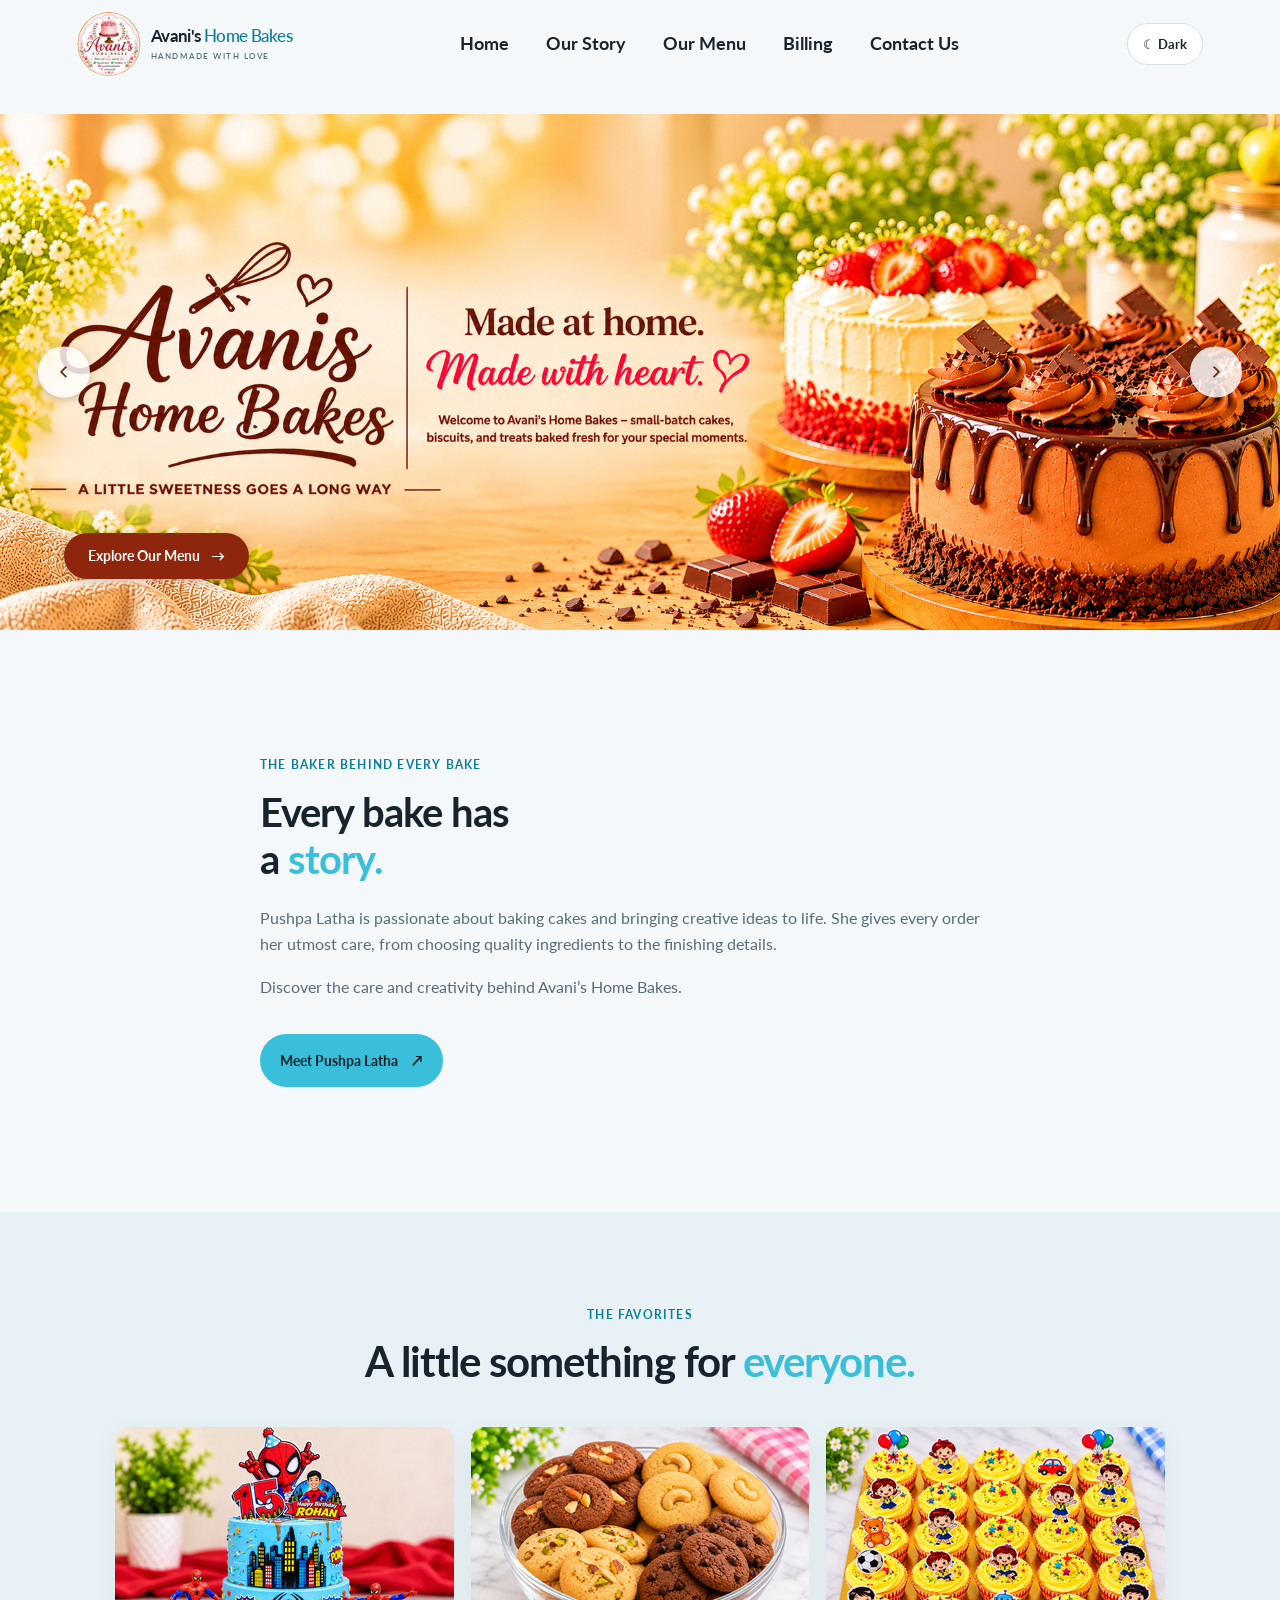
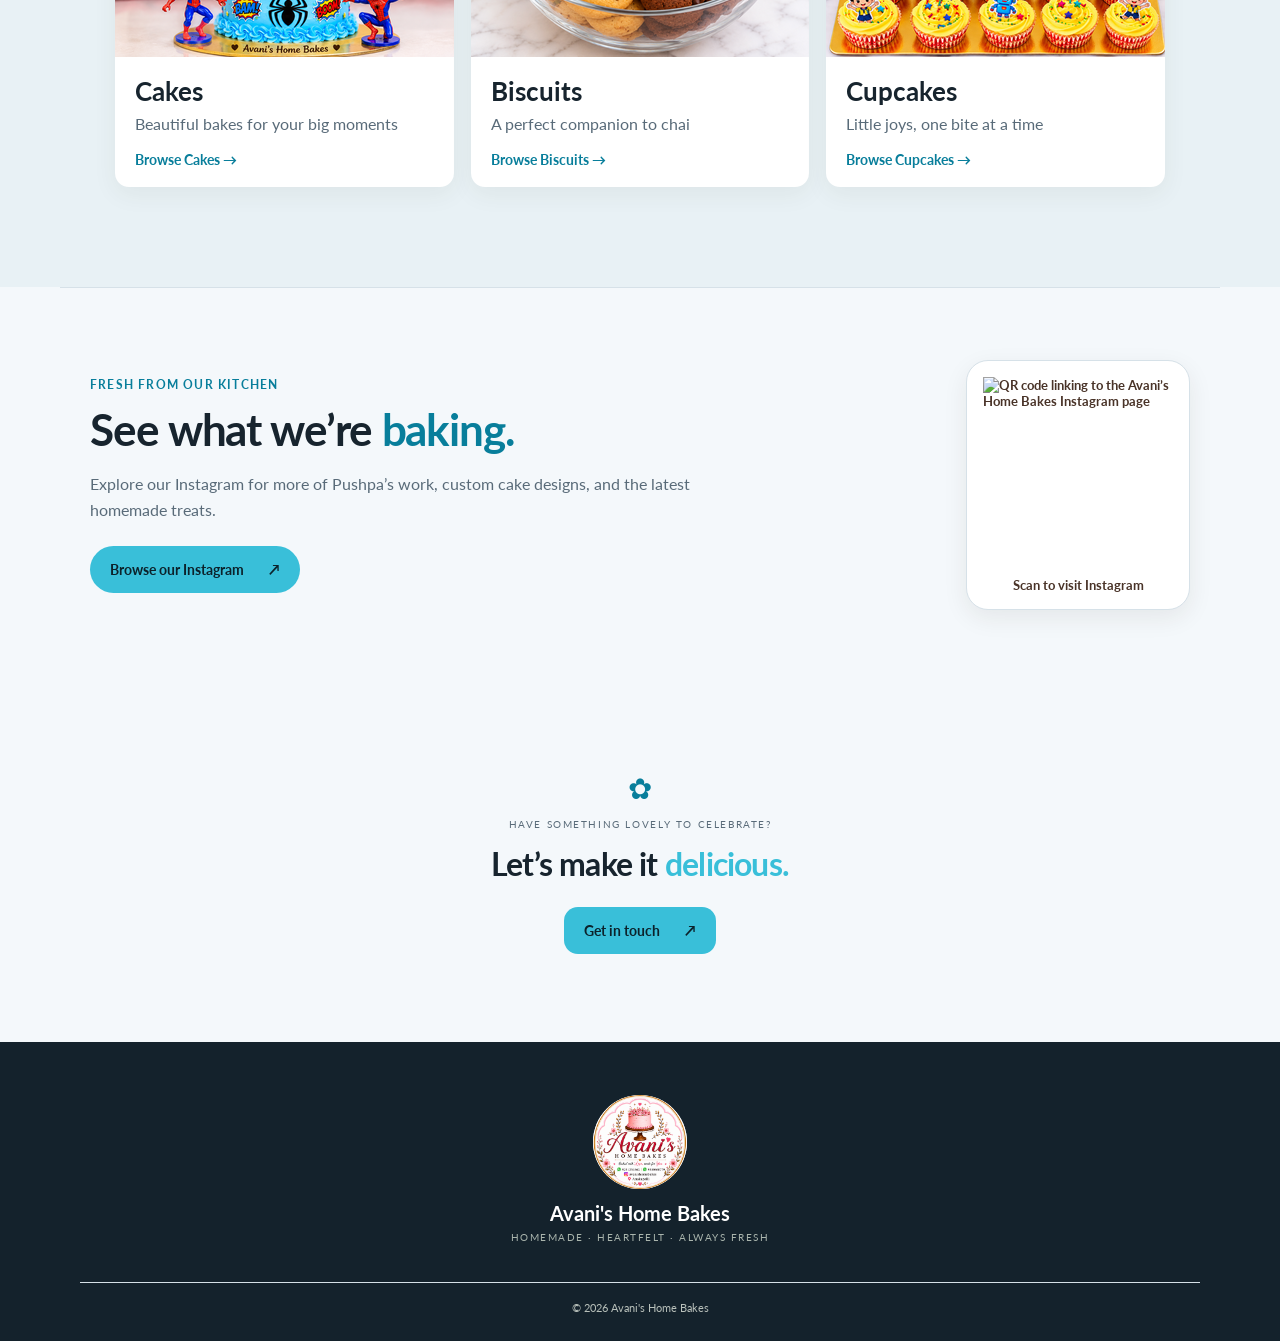
==== index.html @ 959a79b8 "PUSH" ====
<!doctype html>
<html lang="en">
  <head>
    <meta charset="UTF-8" />
    <meta name="viewport" content="width=device-width, initial-scale=1.0" />
    <meta name="theme-color" content="#f8f6f0" />
    <meta name="description" content="Avani's Home Bakes — homemade cakes, biscuits, cupcakes and treats, baked fresh with love." />
    <link rel="icon" type="image/png" href="/favicon.png" />
    <link rel="preconnect" href="https://fonts.googleapis.com" />
    <link rel="preconnect" href="https://fonts.gstatic.com" crossorigin />
    <link href="https://fonts.googleapis.com/css2?family=Lato:wght@400;500;600;700;800&display=swap" rel="stylesheet" />
    <title>Avani’s Home Bakes</title>
    <script type="module" crossorigin src="/assets/index-mj8fMt7d.js"></script>
    <link rel="stylesheet" crossorigin href="/assets/index-Bmr2eR4f.css">
  </head>
  <body>
    <div id="root"></div>
  </body>
</html>
---- assets/index-Bmr2eR4f.css ----
:root{color:#34433c;font-synthesis:none;text-rendering:optimizelegibility;--paper:#faf8f2;--ink:#34433c;--muted:#7c837b;--mint:#60c9be;--mint-dark:#278f83;--rose:#da8f81;--line:#e5e1d7;--card:#fffdf8;--serif:"Lato",Georgia,serif;background:#faf8f2;font-family:Lato,sans-serif}:root[data-theme=dark]{--lightningcss-light: ;--lightningcss-dark:initial;color-scheme:dark;--paper:#202a25;--ink:#f1eee5;--muted:#b0b8ae;--mint:#55baae;--mint-dark:#83d5c9;--rose:#e6a799;--line:#46534b;--card:#29342e}*{box-sizing:border-box}html{scroll-behavior:smooth}body{background:var(--paper);color:var(--ink);margin:0}button,input,select{font:inherit;color:inherit}button{cursor:pointer}a{color:inherit;text-decoration:none}.app-shell{min-height:100vh}.site-header{border-bottom:1px solid var(--line);background:var(--paper);z-index:4;justify-content:space-between;align-items:center;height:88px;padding:0 max(50vw - 620px,6vw);display:flex;position:relative}.wordmark{text-align:left;font:500 19px var(--serif);letter-spacing:-.7px;background:0 0;border:0;padding:0 0 0 29px;line-height:1.1;position:relative}.wordmark b{color:var(--mint-dark);font-weight:500}.wordmark small{letter-spacing:2.1px;color:var(--muted);margin-top:6px;font:600 7px Lato,sans-serif;display:block}.logo-flower{color:var(--mint-dark);font-size:22px;position:absolute;top:1px;left:0}.site-header nav{align-items:center;gap:37px;display:flex}.nav-link{color:var(--muted);background:0 0;border:0;padding:10px 0;font-size:11px;font-weight:600;position:relative}.nav-link:after{content:"";background:var(--mint-dark);width:0;height:1px;transition:width .2s;position:absolute;bottom:3px;left:0}.nav-link:hover:after,.nav-link.active:after{width:100%}.nav-link.active{color:var(--ink)}.theme-toggle{border:1px solid var(--line);background:0 0;border-radius:30px;padding:10px 14px;font-size:10px;font-weight:700}.home-hero{color:#fff;height:min(720px,78vw);min-height:540px;max-height:760px;position:relative;overflow:hidden}.home-hero>img{object-fit:cover;object-position:center 52%;width:100%;height:100%;position:absolute;inset:0}.hero-overlay{background:linear-gradient(90deg,#1e2a23ba,#232d2745 68%,#232d2712),linear-gradient(#0000 55%,#1c26204a);position:absolute;inset:0}.hero-text{max-width:570px;position:absolute;top:50%;left:max(50vw - 560px,10vw);transform:translateY(-48%)}.eyebrow{text-transform:uppercase;letter-spacing:.19em;color:var(--mint-dark);font-size:9px;font-weight:700;display:block}.hero-text h1{font:500 clamp(56px,7vw,93px)/1.04 var(--serif);letter-spacing:-.06em;margin:22px 0}.hero-text h1 i,.page-intro h1 i,.home-story h2 i,.home-feature h2 i,.home-cta h2 i{font-weight:400}.hero-text p{color:#ffffffd4;max-width:395px;margin:0 0 27px;font-size:13px;line-height:1.85}.button{background:var(--mint);color:#213e37;letter-spacing:.02em;border:0;align-items:center;gap:25px;padding:14px 19px;font-size:10px;font-weight:700;transition:transform .18s,filter .18s;display:inline-flex}.button:hover{filter:saturate(1.12);transform:translateY(-2px)}.button:disabled{opacity:.45;cursor:not-allowed;transform:none}.hero-mark{text-align:center;letter-spacing:.14em;border:1px solid #ffffffa6;border-radius:50%;align-content:center;width:93px;height:93px;font-size:9px;line-height:1.6;display:grid;position:absolute;bottom:40px;right:10%;transform:rotate(9deg)}.hero-mark span{color:var(--mint);font-size:19px;position:absolute;top:-7px;right:7px}.home-story{grid-template-columns:1fr .9fr;align-items:center;gap:10%;max-width:1160px;margin:auto;padding:125px 30px;display:grid}.story-photo{height:420px;position:relative}.story-photo img{object-fit:cover;width:100%;height:100%}.story-photo>span{background:var(--mint);letter-spacing:.15em;color:#23413a;padding:12px 17px;font-size:8px;font-weight:700;position:absolute;bottom:24px;left:-14px}.story-copy h2,.page-intro h1,.home-story h2{font:500 clamp(44px,5vw,62px)/1.07 var(--serif);letter-spacing:-.045em;margin:14px 0 22px}.story-copy p,.contact-card p,.contact-note p{color:var(--muted);max-width:450px;font-size:12px;line-height:1.9}.text-button{border:0;border-bottom:1px solid var(--mint-dark);background:0 0;margin-top:13px;padding:0 0 9px;font-size:10px;font-weight:700}.text-button span{color:var(--mint-dark);margin-left:17px}.home-feature{text-align:center;background:#f0eee6;padding:95px 6vw 100px}.home-feature h2,.home-cta h2{font:500 clamp(38px,4.8vw,55px)/1.13 var(--serif);letter-spacing:-.04em;margin:13px 0 39px}.home-category-grid{text-align:left;grid-template-columns:repeat(3,1fr);gap:17px;max-width:1050px;margin:auto;display:grid}.home-category{background:var(--card);text-align:left;border:0;flex-direction:column;padding:0 0 19px;display:flex;overflow:hidden;box-shadow:0 7px 25px #403a2710}.home-category img{object-fit:cover;width:100%;height:230px;transition:transform .4s}.home-category:hover img{transform:scale(1.03)}.home-category>span{font:500 23px var(--serif);margin:18px 20px 5px}.home-category small{color:var(--muted);margin:0 20px;font-size:10px}.home-category b{color:var(--mint-dark);margin:16px 20px 0;font-size:9px}.home-cta{text-align:center;padding:88px 20px}.home-cta>span{color:var(--mint-dark);font-size:29px}.home-cta>p{text-transform:uppercase;letter-spacing:.16em;color:var(--muted);font-size:10px}.home-cta h2{margin:12px 0 23px}.inner-page{max-width:1120px;min-height:68vh;margin:auto;padding:86px 28px 120px}.page-intro{text-align:center;max-width:660px;margin:0 auto 55px}.page-intro h1{margin:14px 0;font-size:clamp(48px,6vw,72px)}.page-intro p{color:var(--muted);max-width:500px;margin:0 auto;font-size:12px;line-height:1.8}.menu-toolbar{border-bottom:1px solid var(--line);justify-content:space-between;align-items:center;margin-bottom:5px;padding-bottom:19px;display:flex}.category-tabs{flex-wrap:wrap;gap:8px;display:flex}.category-tabs button{color:var(--muted);background:0 0;border:0;padding:9px 13px;font-size:10px}.small-button{gap:8px;padding:10px 13px}.menu-products{grid-template-columns:1fr 1fr;column-gap:35px;display:grid}.menu-product{border-bottom:1px solid var(--line);grid-template-columns:34px 1fr auto 25px;align-items:center;gap:14px;padding:23px 2px;display:grid}.product-number{font:italic 16px var(--serif);color:var(--rose)}.product-category{text-transform:uppercase;letter-spacing:.16em;color:var(--mint-dark);font-size:8px;font-weight:700}.menu-product h2{font:500 18px var(--serif);margin:5px 0}.menu-product p{color:var(--muted);margin:0;font-size:10px;line-height:1.6}.menu-product>strong{white-space:nowrap;font:600 13px Lato}.remove-button{color:var(--rose);background:0 0;border:0;font-size:19px}.admin-badge{color:var(--mint-dark);font-size:10px;font-weight:700}.password-card{background:var(--card);border:1px solid var(--line);text-align:center;width:min(100%,390px);margin:55px auto 0;padding:32px}.lock-icon{color:var(--mint-dark);font-size:26px}.password-card h2,.add-form h2,.billing-head h2,.invoice-card h2{font:500 28px var(--serif);margin:9px 0}.password-card>p{color:var(--muted);font-size:10px;line-height:1.7}.password-card label,.invoice-card label,.add-form label{text-align:left;gap:7px;margin:18px 0 15px;font-size:9px;font-weight:700;display:grid}.password-card input,.invoice-card input,.add-form input,.add-form select,.billing-head select{border:1px solid var(--line);background:var(--paper);outline-color:var(--mint);width:100%;padding:12px;font-size:11px}.password-card .button{justify-content:center;width:100%;margin-top:7px}.password-card .error-text{color:#c54e46}.add-form{background:var(--card);border:1px solid var(--line);grid-template-columns:1.2fr 1fr 1fr 120px;align-items:end;gap:6px 16px;margin-top:40px;padding:25px;display:grid}.add-form>div{grid-column:1/-1}.add-form h2{margin:7px 0 2px}.add-form label{margin:8px 0}.description-field{grid-column:1/3}.add-form>.button{justify-content:center;margin-bottom:8px}.billing-page .password-card{margin-top:0}.billing-layout{grid-template-columns:1fr .9fr;align-items:start;gap:35px;display:grid}.billing-picker,.invoice-card{background:var(--card);border:1px solid var(--line);padding:24px}.billing-head{justify-content:space-between;align-items:center;margin-bottom:15px;display:flex}.billing-head h2{margin:8px 0 0}.billing-head select{width:auto;padding:8px;font-size:10px}.bill-product{border-bottom:1px solid var(--line);justify-content:space-between;align-items:center;padding:13px 0;display:flex}.bill-product>div{gap:5px;display:grid}.bill-product b{font:500 16px var(--serif)}.bill-product small{color:var(--muted);font-size:10px}.bill-product>button{border:1px solid var(--mint-dark);width:32px;height:32px;color:var(--mint-dark);background:0 0;font-size:18px}.invoice-card{position:sticky;top:18px}.invoice-card h2{font-size:33px}.invoice-card label{margin:14px 0 22px}.invoice-columns,.invoice-row{grid-template-columns:1fr 44px 85px;align-items:center;gap:9px;display:grid}.invoice-columns{color:var(--muted);letter-spacing:.1em;border-bottom:1px solid var(--line);padding:10px 0;font-size:8px}.invoice-columns span:last-child{text-align:right}.invoice-row{border-bottom:1px solid var(--line);padding:14px 0}.invoice-row>span{font-size:10px;font-weight:600}.invoice-row small{color:var(--muted);margin-top:4px;font-size:9px;font-weight:400;display:block}.invoice-row input{text-align:center;width:44px;padding:7px}.invoice-row>b{text-align:right;font-size:10px}.invoice-row>button{background:var(--paper);color:var(--rose);border:0;font-size:17px;position:absolute;transform:translate(-15px)}.empty-cart{color:var(--muted);padding:15px 0;font-size:10px}.invoice-total{border-top:1px solid var(--ink);justify-content:space-between;align-items:center;margin-top:20px;padding:17px 0;font-size:12px;display:flex}.pdf-button{justify-content:space-between;width:100%}.pdf-note{color:var(--muted);font-size:9px;line-height:1.6}.contact-page{padding-bottom:140px}.contact-page .page-intro{margin-bottom:67px}.contact-grid{grid-template-columns:1fr 1fr;gap:20px;display:grid}.contact-card{background:var(--card);border:1px solid var(--line);padding:39px}.contact-icon{color:var(--mint-dark);margin-bottom:30px;font-size:25px;display:block}.contact-card h2,.contact-note h2{font:500 30px var(--serif);margin:9px 0}.contact-link{border-bottom:1px solid var(--mint-dark);margin-top:13px;padding-bottom:8px;font-size:12px;font-weight:700;display:inline-block}.contact-link span{color:var(--mint-dark);margin-left:12px}.contact-note{background:#e8eee5;align-items:center;gap:25px;margin-top:24px;padding:28px 32px;display:flex}.contact-note>span{color:var(--mint-dark);font-size:36px}.contact-note>div{flex:1}.contact-note h2{font-size:24px}.contact-note p{margin:7px 0 0;font-size:10px}.site-footer{color:#fff;text-align:center;background:#29362f;padding:53px 20px 24px}.site-footer>span{color:var(--mint);font-size:23px}.site-footer>b{font:500 22px var(--serif);margin-top:10px;display:block}.site-footer>small{color:#aab5ad;letter-spacing:2px;margin-top:6px;font-size:7px;display:block}.site-footer>p{color:#b9c1bb;border-top:1px solid #566159;max-width:1120px;margin:39px auto 0;padding-top:16px;font-size:8px}.theme-toggle:focus-visible,button:focus-visible,a:focus-visible,input:focus-visible,select:focus-visible{outline:2px solid var(--mint-dark);outline-offset:3px}:root[data-theme=dark] .home-feature,:root[data-theme=dark] .contact-note{background:#2b3931}:root[data-theme=dark] .home-category{background:var(--card)}:root[data-theme=dark] .home-category small,:root[data-theme=dark] .contact-note p{color:#c2cbc1}:root[data-theme=dark] .story-photo>span{color:#17342d}@media (width<=760px){.site-header{height:75px;padding:0 20px}.site-header nav{gap:15px}.nav-link{font-size:9px}.wordmark{padding-left:25px;font-size:16px}.logo-flower{font-size:19px}.theme-toggle{padding:9px;font-size:9px}.home-hero{height:75svh;min-height:590px}.hero-text{left:7vw;right:6vw}.hero-text h1{font-size:clamp(56px,10vw,76px)}.home-story{gap:6%;padding-top:80px;padding-bottom:85px}.story-photo{height:350px}.menu-products{column-gap:20px}.billing-layout{grid-template-columns:1fr}.invoice-card{position:static}.add-form{grid-template-columns:1fr 1fr}.add-form>div,.description-field{grid-column:1/-1}}@media (width<=560px){.site-header{flex-wrap:wrap;gap:8px;height:auto;min-height:78px;padding:12px 18px}.site-header nav{order:3;justify-content:space-between;gap:4px;width:100%;padding:6px 0 2px}.nav-link{padding:7px 0;font-size:9px}.theme-toggle{margin-left:auto}.home-hero{height:690px;min-height:560px;max-height:calc(100svh - 78px)}.home-hero>img{object-position:60% center}.hero-overlay{background:linear-gradient(90deg,#1e2a23b8,#232d2747),linear-gradient(#0000 50%,#1c262040)}.hero-text h1{font-size:58px}.hero-text p{font-size:12px}.hero-mark{width:76px;height:76px;font-size:8px;bottom:25px;right:7%}.home-story{grid-template-columns:1fr;gap:35px;padding:70px 22px}.story-photo{height:310px;margin-left:8px}.story-copy h2,.home-story h2{font-size:49px}.home-feature{padding:70px 20px}.home-feature h2{margin-bottom:26px;font-size:39px}.home-category-grid{grid-template-columns:1fr;gap:13px}.home-category{grid-template-rows:auto auto auto;grid-template-columns:115px 1fr;align-items:center;min-height:125px;padding:0 13px 0 0;display:grid}.home-category img{grid-row:1/4;width:115px;height:125px}.home-category>span{margin:0 14px;font-size:19px}.home-category small{margin:4px 14px 0}.home-category b{margin:8px 14px 0}.home-cta{padding:66px 20px}.home-cta h2{font-size:39px}.inner-page{padding:66px 19px 85px}.page-intro{margin-bottom:37px}.page-intro h1{font-size:53px}.menu-toolbar{flex-direction:column;align-items:flex-start;gap:14px}.category-tabs{gap:3px}.category-tabs button{padding:8px 10px}.menu-products{grid-template-columns:1fr}.menu-product{grid-template-columns:28px 1fr auto 20px;gap:9px;padding:19px 0}.menu-product h2{font-size:17px}.menu-product>strong{font-size:11px}.add-form{grid-template-columns:1fr}.add-form>div,.description-field{grid-column:auto}.billing-picker,.invoice-card{padding:17px}.billing-head{align-items:flex-end}.bill-product b{font-size:15px}.contact-grid{grid-template-columns:1fr;gap:13px}.contact-card{padding:28px}.contact-icon{margin-bottom:20px}.contact-note{flex-wrap:wrap;padding:23px}.contact-note>div{flex:75%}.contact-note .button{justify-content:space-between;width:100%}.contact-note h2{font-size:21px}.password-card{padding:24px}.invoice-row{grid-template-columns:1fr 40px 74px;gap:5px}.invoice-row>button{transform:translate(-12px)}}:root{--serif:"Lato",Arial,sans-serif;font-family:Lato,Arial,sans-serif}body,button,input,select{font-family:Lato,Arial,sans-serif}h1,h2,h3,.page-intro h1,.hero-text h1,.story-copy h2,.home-feature h2,.home-cta h2,.menu-product h2,.password-card h2,.add-form h2,.billing-head h2,.invoice-card h2,.contact-card h2,.contact-note h2{letter-spacing:-.025em;font-weight:700}.hero-text h1 i,.page-intro h1 i,.home-story h2 i,.home-feature h2 i,.home-cta h2 i{color:#d2a044;font-style:normal;font-weight:700}.hero-text h1{letter-spacing:-.035em;font-size:clamp(48px,5.5vw,68px);line-height:1.12}.hero-text p{font-size:15px;line-height:1.65}.page-intro h1{color:#9c711f;margin:12px 0;font-size:clamp(34px,4vw,42px);line-height:1.2}.page-intro p{font-size:14px;line-height:1.65}.home-story h2{font-size:40px;line-height:1.18}.story-copy p,.contact-card p,.contact-note p{font-size:14px;line-height:1.7}.home-feature h2,.home-cta h2{font-size:32px;line-height:1.25}.home-category>span{font-size:20px;font-weight:700}.home-category small{font-size:12px}.menu-product h2{letter-spacing:-.01em;font-size:18px}.password-card h2,.add-form h2,.billing-head h2,.contact-card h2{letter-spacing:-.01em;font-size:23px}.contact-note h2{letter-spacing:-.01em;font-size:22px}.site-header nav .nav-link{font-size:12px}.wordmark{letter-spacing:-.04em;font-family:Lato,Arial,sans-serif;font-weight:700}.wordmark small,.hero-mark,.button,.theme-toggle,.footer-bottom{letter-spacing:.08em}.button{font-size:11px}.site-footer>b{font-family:Lato,Arial,sans-serif;font-size:20px;font-weight:700}@media (width<=560px){.hero-text h1{font-size:48px}.page-intro h1,.home-story h2{font-size:36px}.home-feature h2,.home-cta h2{font-size:29px}.story-copy p,.contact-card p,.contact-note p{font-size:13px}.home-category small{font-size:11px}}:root{--muted:#626a63}.site-header nav .nav-link{color:var(--ink);font-size:18px;font-weight:700}.theme-toggle{letter-spacing:0;padding:11px 15px;font-size:13px}.eyebrow{letter-spacing:.1em;font-size:12px}.button{letter-spacing:0;padding:15px 20px;font-size:14px}.nav-link,.category-tabs button,.billing-head select,.theme-toggle{line-height:1.4}.category-tabs button{color:var(--ink);padding:10px 14px;font-size:14px}.home-category b,.product-category{font-size:12px}.story-copy p,.contact-card p,.contact-note p,.page-intro p{font-size:16px;line-height:1.65}.home-category small{color:var(--muted);font-size:14px;line-height:1.5}.menu-product h2,.bill-product b{font-size:19px}.menu-product p{font-size:14px;line-height:1.55}.menu-product>strong{font-size:15px}.product-number{font-size:17px}.admin-badge{font-size:13px}.password-card>p,.password-card label,.add-form label,.invoice-card label{font-size:14px;line-height:1.5}.password-card input,.invoice-card input,.add-form input,.add-form select,.billing-head select{padding:13px;font-size:14px}.billing-head select{font-size:13px}.bill-product small,.invoice-row small{font-size:12px}.invoice-columns{font-size:11px}.invoice-row>span,.invoice-row>b{font-size:13px}.invoice-row input,.invoice-total{font-size:14px}.invoice-total strong{font-size:20px}.empty-cart,.pdf-note{font-size:13px;line-height:1.6}.contact-link{font-size:15px}.site-footer>small{letter-spacing:1.5px;font-size:10px}.site-footer>p{font-size:11px}@media (width<=760px){.site-header nav .nav-link{font-size:14px}.site-header nav{gap:13px}.story-copy p,.contact-card p,.contact-note p,.page-intro p{font-size:15px}}@media (width<=560px){.site-header nav .nav-link{font-size:13px}.site-header nav,.category-tabs{gap:5px}.category-tabs button{padding:9px 11px;font-size:13px}.story-copy p,.contact-card p,.contact-note p,.page-intro p{font-size:14px}.home-category small{font-size:13px}.menu-product h2,.bill-product b{font-size:18px}}.contact-page .page-intro{max-width:760px;margin-bottom:48px}.contact-page .page-intro p{max-width:650px}.contact-grid{grid-template-columns:repeat(3,minmax(0,1fr));align-items:stretch;gap:20px}.contact-card{text-align:center;background:var(--card);border:1px solid var(--line);border-radius:26px;flex-direction:column;align-items:center;min-width:0;padding:30px 22px 25px;display:flex;box-shadow:0 10px 28px #27392f0f}.contact-card-head{flex-direction:column;align-items:center;gap:13px;display:flex}.contact-icon{width:54px;height:54px;color:var(--mint-dark);background:#60c9be29;border-radius:50%;place-items:center;margin:0;display:grid}.contact-icon svg{width:25px;height:25px}.contact-whatsapp .contact-icon{color:#319555;background:#58b57026}.contact-whatsapp .contact-icon svg{fill:currentColor;stroke-width:1.2px}.contact-instagram .contact-icon{color:#fff;background:linear-gradient(135deg,#feda75 0%,#fa7e1e 28%,#d62976 62%,#4f5bd5 100%)}.contact-card h2{margin:18px 0 8px;font-size:21px;line-height:1.25}.contact-card p{max-width:290px;min-height:68px;margin:0 auto 10px;font-size:14px;line-height:1.6}.contact-card .contact-link{color:var(--mint-dark);overflow-wrap:anywhere;margin:0 0 17px;padding:0 0 7px;font-size:14px;font-weight:700;line-height:1.4}.contact-card .contact-link span{margin-left:8px}.contact-qr{flex-direction:column;align-items:center;gap:10px;margin-top:auto;padding-top:4px;display:flex}.contact-qr img{border:1px solid var(--line);image-rendering:auto;background:#fff;width:156px;height:156px;padding:7px;display:block}.contact-qr span{letter-spacing:.13em;color:var(--muted);font-size:10px;font-weight:800}.contact-share{border:1px solid var(--line);min-width:118px;color:var(--ink);background:0 0;justify-content:center;align-items:center;gap:9px;margin-top:18px;padding:10px 16px;font:700 13px Lato,Arial,sans-serif;transition:background .18s,border-color .18s;display:inline-flex}.contact-share:hover{border-color:var(--mint-dark);background:#60c9be24}.contact-share svg{fill:none;stroke:currentColor;stroke-width:1.7px;stroke-linecap:round;stroke-linejoin:round;width:16px;height:16px}:root[data-theme=dark] .contact-card{box-shadow:0 10px 28px #00000029}@media (width<=760px){.contact-grid{grid-template-columns:repeat(2,minmax(0,1fr))}.contact-card{padding:25px 17px}.contact-card p{min-height:82px}}@media (width<=560px){.contact-grid{grid-template-columns:1fr}.contact-card{padding:28px 22px}.contact-card p{max-width:340px;min-height:0}.contact-qr img{width:170px;height:170px}}.wordmark{text-align:left;letter-spacing:-.035em;align-items:center;gap:10px;padding:0;font-size:17px;display:flex}button,.button,.theme-toggle{border-radius:7px}.wordmark>span{display:block}.brand-logo{object-fit:contain;background:#fff;border-radius:50%;width:64px;height:64px;display:block}.wordmark small{letter-spacing:1.5px;margin-top:5px;font-size:8px}.site-footer>img{object-fit:contain;background:#fff;border-radius:50%;width:94px;height:94px;margin:0 auto 12px;display:block}.visiting-card-section{background:var(--card);border:1px solid var(--line);grid-template-columns:.75fr 1.4fr;align-items:center;gap:35px;margin-top:64px;padding:28px;display:grid;box-shadow:0 10px 30px #27392f0f}.visiting-card-copy h2{margin:12px 0 8px;font-size:28px}.visiting-card-copy p{color:var(--muted);max-width:340px;margin:0 0 22px;font-size:15px;line-height:1.65}.visiting-download{gap:10px}.visiting-download svg{fill:none;stroke:currentColor;stroke-width:1.8px;stroke-linecap:round;stroke-linejoin:round;width:17px;height:17px}.visiting-card-preview{border:1px solid var(--line);background:#fff;padding:8px;transition:transform .18s,box-shadow .18s;display:block}.visiting-card-preview:hover{transform:translateY(-2px);box-shadow:0 10px 22px #27392f1f}.visiting-card-preview img{aspect-ratio:3/2;object-fit:contain;width:100%;height:auto;display:block}:root[data-theme=dark] .visiting-card-section{box-shadow:0 10px 30px #0000002e}@media (width<=760px){.wordmark{font-size:15px}.brand-logo{width:58px;height:58px}.visiting-card-section{grid-template-columns:1fr;gap:22px}.visiting-card-copy p{max-width:560px}}@media (width<=560px){.brand-logo{width:51px;height:51px}.wordmark{gap:7px;font-size:13px}.wordmark small{letter-spacing:1.1px;font-size:7px}.visiting-card-section{margin-top:44px;padding:19px}.visiting-card-copy h2{font-size:24px}.visiting-card-preview{padding:5px}}:root{--paper:#f4f8fb;--ink:#17242e;--muted:#596b79;--mint:#39bfd9;--mint-dark:#087e9b;--rose:#d9788c;--line:#d6e1e8;--card:#fff;--soft:#e8f1f5;--footer-bg:#14222c}:root[data-theme=dark]{--lightningcss-light: ;--lightningcss-dark:initial;color-scheme:dark;--paper:#0d1218;--ink:#edf3f7;--muted:#a5b2bd;--mint:#42c9e8;--mint-dark:#64d5ef;--rose:#f095a6;--line:#2a3741;--card:#151d25;--soft:#111820;--footer-bg:#080d12}body{background:var(--paper);color:var(--ink)}.site-header{background:var(--paper);border-color:var(--line)}.home-feature{background:var(--soft);color:var(--ink)}.site-footer{background:var(--footer-bg)}.page-intro h1{color:var(--ink)}.hero-text h1 i,.page-intro h1 i,.home-story h2 i,.home-feature h2 i,.home-cta h2 i{color:var(--mint)}.hero-text .eyebrow{color:#a9effb}.eyebrow{color:var(--mint-dark)}.button{background:var(--mint);color:#0c222b}.button:hover{filter:brightness(1.06)saturate(1.08)}.theme-toggle{color:var(--ink);border-color:var(--line);background:var(--card)}.theme-toggle:hover{background:var(--soft)}.nav-link.active,.nav-link:hover{color:var(--mint-dark)}.nav-link:after{background:var(--mint)}.wordmark b,.logo-flower{color:var(--mint-dark)}.text-button{border-color:var(--mint-dark);color:var(--ink)}.text-button span,.contact-card .contact-link{color:var(--mint-dark)}.product-number,.remove-button{color:var(--rose)}.contact-card{background:var(--card);border-color:var(--line)}.contact-icon{background:color-mix(in srgb,var(--mint) 18%,transparent);color:var(--mint-dark)}.contact-qr img{border:2px solid var(--mint-dark);border-radius:14px;box-shadow:0 6px 18px #14324114}.visiting-card-section{background:var(--card);border-color:var(--line);border-radius:18px}.visiting-card-preview{border:2px solid var(--mint-dark);background:#fff;border-radius:15px;overflow:hidden}.visiting-card-preview img{border-radius:9px}.contact-share{border-color:var(--line);color:var(--ink);border-radius:14px}.contact-share:hover{background:color-mix(in srgb,var(--mint) 14%,var(--card));border-color:var(--mint-dark)}.category-tabs button{border-radius:999px}.category-tabs button.selected{background:var(--ink);color:var(--paper)}.bill-product>button{border-color:var(--mint-dark);color:var(--mint-dark);border-radius:50%}.password-card,.billing-picker,.invoice-card,.add-form{background:var(--card);border-color:var(--line)}.site-footer>p{border-color:var(--line)}button,.button{border-radius:14px}.theme-toggle{border-radius:999px}.small-button{border-radius:12px}.visiting-download{border-radius:14px}@media (width<=560px){.button{border-radius:14px}.category-tabs button{border-radius:999px}}.menu-products{grid-template-columns:repeat(3,minmax(0,1fr));align-items:stretch;gap:20px}.menu-product{border:1px solid var(--line);background:var(--card);border-radius:16px;flex-direction:column;align-items:stretch;min-width:0;padding:0;display:flex;position:relative;overflow:hidden;box-shadow:0 8px 22px #1428370f}.menu-product-photo-wrap{aspect-ratio:4/3;background:var(--soft);display:block;position:relative;overflow:hidden}.menu-product-photo{object-fit:cover;width:100%;height:100%;transition:transform .35s;display:block}.menu-product-photo-wrap:hover .menu-product-photo{transform:scale(1.04)}.menu-product-photo-wrap>span{color:#fff;background:#0c1820d1;border-radius:8px;padding:8px 10px;font-size:11px;font-weight:700;position:absolute;bottom:12px;left:12px}.menu-product-body{flex-direction:column;flex:1;align-items:flex-start;padding:17px 17px 15px;display:flex}.menu-product-body h2{margin:7px 0;font-size:18px;line-height:1.3}.menu-product-body p{color:var(--muted);margin:0 0 14px;font-size:13px;line-height:1.55}.menu-product-foot{border-top:1px solid var(--line);justify-content:space-between;align-items:center;gap:10px;width:100%;margin-top:auto;padding-top:11px;display:flex}.menu-product-foot strong{color:var(--ink);font-size:13px}.photo-reference{color:var(--mint-dark);font-size:11px;font-weight:700}.menu-product .remove-button{z-index:1;background:var(--card);border-radius:50%;width:33px;height:33px;font-size:22px;position:absolute;top:10px;right:10px;box-shadow:0 2px 8px #0002}.inline-price-label{color:var(--muted);gap:5px;margin-top:6px;font-size:10px;font-weight:700;display:grid}.inline-price-label input{width:105px;padding:7px 8px;font-size:12px}.invoice-row:has(.inline-price-label){align-items:start}@media (width<=900px){.menu-products{grid-template-columns:repeat(2,minmax(0,1fr));gap:16px}}@media (width<=560px){.menu-products{grid-template-columns:1fr;gap:14px}.menu-product-photo-wrap{aspect-ratio:1.35}.menu-product-body{padding:16px}.menu-product-body h2{font-size:19px}.menu-product-body p{font-size:14px}.inline-price-label input{width:100px}}.story-page .page-intro{max-width:760px;margin-bottom:48px}.story-intro-grid{grid-template-columns:1.05fr .95fr;align-items:center;gap:clamp(30px,6vw,75px);display:grid}.story-feature-photo{min-width:0;margin:0}.story-feature-photo>a{background:var(--soft);border:1px solid var(--line);border-radius:18px;display:block;overflow:hidden}.story-feature-photo img{aspect-ratio:4/4.2;object-fit:cover;width:100%;transition:transform .4s;display:block}.story-feature-photo>a:hover img{transform:scale(1.025)}.story-feature-photo figcaption{color:var(--muted);justify-content:space-between;gap:12px;padding:12px 3px;font-size:12px;line-height:1.45;display:flex}.story-feature-photo figcaption a{color:var(--mint-dark);white-space:nowrap;font-weight:700}.story-intro-copy h2,.story-values-heading h2,.story-cta h2{letter-spacing:-.03em;margin:13px 0 20px;font:700 clamp(34px,4.2vw,48px)/1.15 Lato,Arial,sans-serif}.story-intro-copy h2 i,.story-values-heading h2 i{color:var(--mint-dark);font-style:normal}.story-intro-copy p{color:var(--muted);margin:0 0 15px;font-size:16px;line-height:1.75}.story-intro-copy .button{margin-top:10px}.story-values{border-top:1px solid var(--line);grid-template-columns:.75fr 1.25fr;gap:45px;margin-top:95px;padding-top:46px;display:grid}.story-value-grid{grid-template-columns:1fr 1fr;gap:14px;display:grid}.story-value-grid article{background:var(--card);border:1px solid var(--line);border-radius:14px;padding:20px}.story-value-grid article>span{letter-spacing:.12em;color:var(--mint-dark);font-size:11px;font-weight:800}.story-value-grid h3{margin:10px 0 7px;font-size:17px;line-height:1.3}.story-value-grid p{color:var(--muted);margin:0;font-size:13px;line-height:1.6}.story-cta{text-align:center;background:var(--soft);border:1px solid var(--line);border-radius:18px;margin-top:76px;padding:48px 25px}.story-cta h2{margin:12px 0 8px;font-size:32px}.story-cta p{max-width:600px;color:var(--muted);margin:0 auto 22px;font-size:15px;line-height:1.65}@media (width<=760px){.story-intro-grid{grid-template-columns:1fr;gap:28px}.story-feature-photo img{aspect-ratio:1.35;max-height:460px}.story-values{grid-template-columns:1fr;gap:22px;margin-top:68px;padding-top:34px}}@media (width<=560px){.story-page .page-intro{margin-bottom:33px}.story-intro-copy h2{font-size:36px}.story-intro-copy p{font-size:15px}.story-value-grid{grid-template-columns:1fr}.story-cta{margin-top:53px;padding:35px 19px}.story-cta h2{font-size:27px}.story-cta p{font-size:14px}}.site-nav a,.site-nav button,.nav-links a,nav a{font-size:14px}.eyebrow,.section-eyebrow,.photo-reference,.product-category,.qr-caption,.scan-label{font-size:12px}button,.button,.btn,.text-button,.menu-tabs button,.category-tab{font-size:14px}p,.hero p,.page-intro,.story-copy,.contact-card p,.value-card p,.menu-card p,.product-card p{font-size:16px;line-height:1.65}.menu-card h3,.product-card h3{font-size:20px;line-height:1.3}.menu-card .price,.product-card .price,.visiting-card-caption{font-size:15px}label,.form-label,.invoice-label,.billing-form label{font-size:14px}input,select,textarea,.billing-form input,.billing-form select{font-size:15px}.invoice th,.invoice-table th,.billing-table th{font-size:12px}.invoice td,.invoice-table td,.billing-table td{font-size:14px}footer,.site-footer,.copyright,.footer-note{font-size:12px}.story-page figcaption{font-size:14px}.story-page .value-card h3{font-size:18px}@media (width<=700px){.site-nav a,.site-nav button,.nav-links a,nav a{font-size:13px}p,.hero p,.page-intro,.story-copy,.contact-card p,.value-card p,.menu-card p,.product-card p{font-size:15px}.menu-card h3,.product-card h3{font-size:18px}}.site-header{z-index:20;border-bottom:0;position:sticky;top:0}.home-hero{aspect-ratio:auto;background:0 0;height:auto;min-height:0;max-height:none;margin-top:clamp(16px,2vw,30px);position:relative}.hero-slides{grid-template-columns:minmax(0,1fr);width:100%;display:grid;position:relative}.hero-slides picture{opacity:0;pointer-events:none;grid-area:1/1;width:100%;transition:opacity .85s ease-in-out;display:block;position:relative}.hero-slides picture.active{opacity:1}.hero-slides picture img{object-fit:contain;object-position:center;width:100%;height:auto;display:block}.home-hero .hero-overlay,.home-hero .hero-text,.home-hero .hero-mark{display:none}.home-story.home-story-text-only{grid-template-columns:minmax(0,760px);justify-content:center;gap:0}.home-story-text-only .story-copy{width:100%;max-width:760px;margin:0 auto}.home-story-text-only .story-copy p{max-width:720px}.home-story-text-only .story-meet-button{border-radius:999px;align-items:center;gap:14px;min-height:48px;margin-top:18px;display:inline-flex}.home-instagram{border-top:1px solid var(--line);grid-template-columns:minmax(0,1fr) auto;align-items:center;gap:clamp(28px,7vw,88px);max-width:1160px;margin:0 auto;padding:72px 30px;display:grid}.home-instagram-copy h2{color:var(--ink);margin:12px 0 16px;font-size:clamp(30px,4vw,44px);line-height:1.15}.home-instagram-copy h2 i{color:var(--mint-dark);font-style:normal}.home-instagram-copy p{max-width:610px;color:var(--muted);margin:0 0 22px;font-size:16px;line-height:1.65}.home-instagram-link{border-radius:999px}.home-instagram-qr{border:1px solid var(--line);color:#493328;background:#fff;border-radius:22px;justify-items:center;gap:10px;padding:16px;font-size:13px;font-weight:700;display:grid;box-shadow:0 8px 24px #31231914}.home-instagram-qr img{aspect-ratio:1;width:clamp(130px,16vw,190px);display:block}.story-feature-photo img{aspect-ratio:4/5;object-fit:cover;object-position:center;border:1px solid var(--line);border-radius:18px;width:100%;height:auto}.story-values-heading h2{font-size:40px}.story-page .eyebrow,.story-page .story-value-grid article>span{font-size:13px}.story-page .story-intro-copy p,.story-page .story-value-grid p,.story-page .story-cta p{font-size:15px}.story-page .story-value-grid h3{font-size:20px}.story-page .story-cta h2{font-size:34px}.story-page .button{font-size:14px}.story-value-grid article>span{font-size:13px}.story-value-grid h3{font-size:20px}.story-value-grid p{font-size:15px;line-height:1.65}.home-feature h2{font-size:clamp(36px,4vw,42px)}.home-category>span{font-size:26px}.home-category small{font-size:16px;line-height:1.45}.home-category b{font-size:14px}@media (width<=700px){.home-instagram{grid-template-columns:1fr;justify-items:start;gap:25px;padding:58px 22px}.home-instagram-copy p{font-size:15px}.home-instagram-qr{justify-self:center}.home-feature h2{font-size:clamp(30px,8vw,36px)}.home-category{grid-template-columns:125px 1fr;min-height:150px}.home-category img{width:125px;height:150px}.home-category>span{font-size:22px}.home-category small{font-size:14px}.home-category b{font-size:13px}.story-values-heading h2{font-size:34px}.story-value-grid h3{font-size:19px}.story-value-grid p{font-size:15px}}@media (prefers-reduced-motion:reduce){.hero-slides picture{transition:none}}.home-hero .hero-menu-button{z-index:3;color:#fffaf4;white-space:nowrap;cursor:pointer;background:#8d260d;border:0;border-radius:999px;justify-content:center;align-items:center;gap:11px;min-height:46px;padding:0 24px;font-family:Lato,sans-serif;font-size:clamp(14px,1.05vw,17px);font-weight:700;line-height:1;transition:background-color .16s,transform .16s;display:inline-flex;position:absolute;bottom:clamp(18px,4vw,56px);left:clamp(18px,5vw,80px);box-shadow:0 3px 12px #461f0e3d}.home-hero .hero-menu-button:hover{background:#74200d;transform:translateY(-2px)}@media (aspect-ratio<=1){.home-hero .hero-menu-button{gap:8px;min-height:42px;padding:0 17px;font-size:14px}}.home-hero .hero-menu-button:focus-visible{outline-offset:2px;outline:3px solid #7b230c}.hero-slider-controls{z-index:4;pointer-events:none;justify-content:space-between;align-items:center;padding:0 clamp(12px,3vw,44px);display:flex;position:absolute;inset:50% 0 auto;transform:translateY(-50%)}.hero-slider-controls button{cursor:pointer;pointer-events:auto;border:0}.slider-arrow{color:#633319;background:#ffffffd1;border-radius:50%;justify-content:center;align-items:center;width:clamp(36px,4vw,52px);height:clamp(36px,4vw,52px);padding:0;font-family:Arial,sans-serif;font-size:clamp(26px,3vw,38px);line-height:1;transition:background-color .16s,transform .16s;display:flex;box-shadow:0 2px 9px #341d0f3d}.slider-arrow:hover{background:#fff;transform:scale(1.07)}.slider-arrow svg{fill:none;stroke:currentColor;stroke-width:2.4px;stroke-linecap:round;stroke-linejoin:round;width:19px;height:19px;display:block}.hero-slider-controls button:focus-visible{outline:2px solid var(--mint-dark);outline-offset:3px}
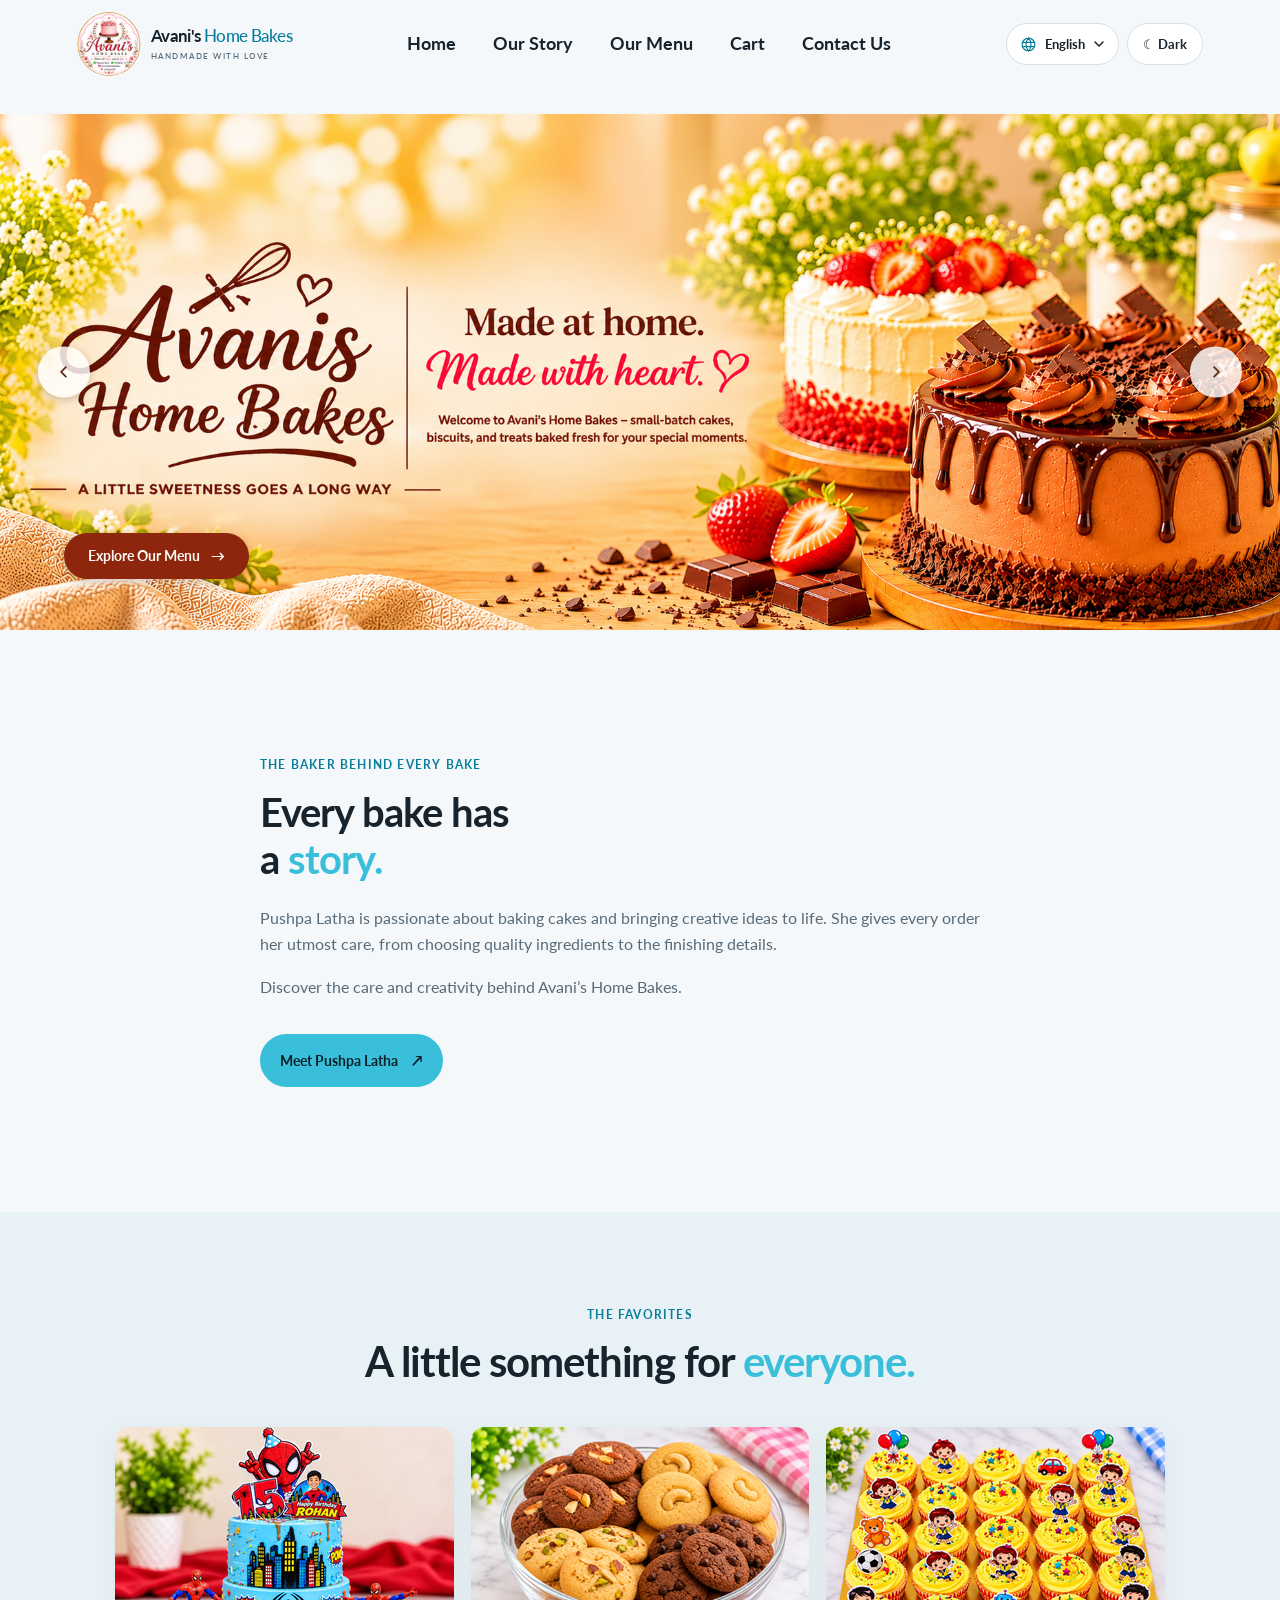
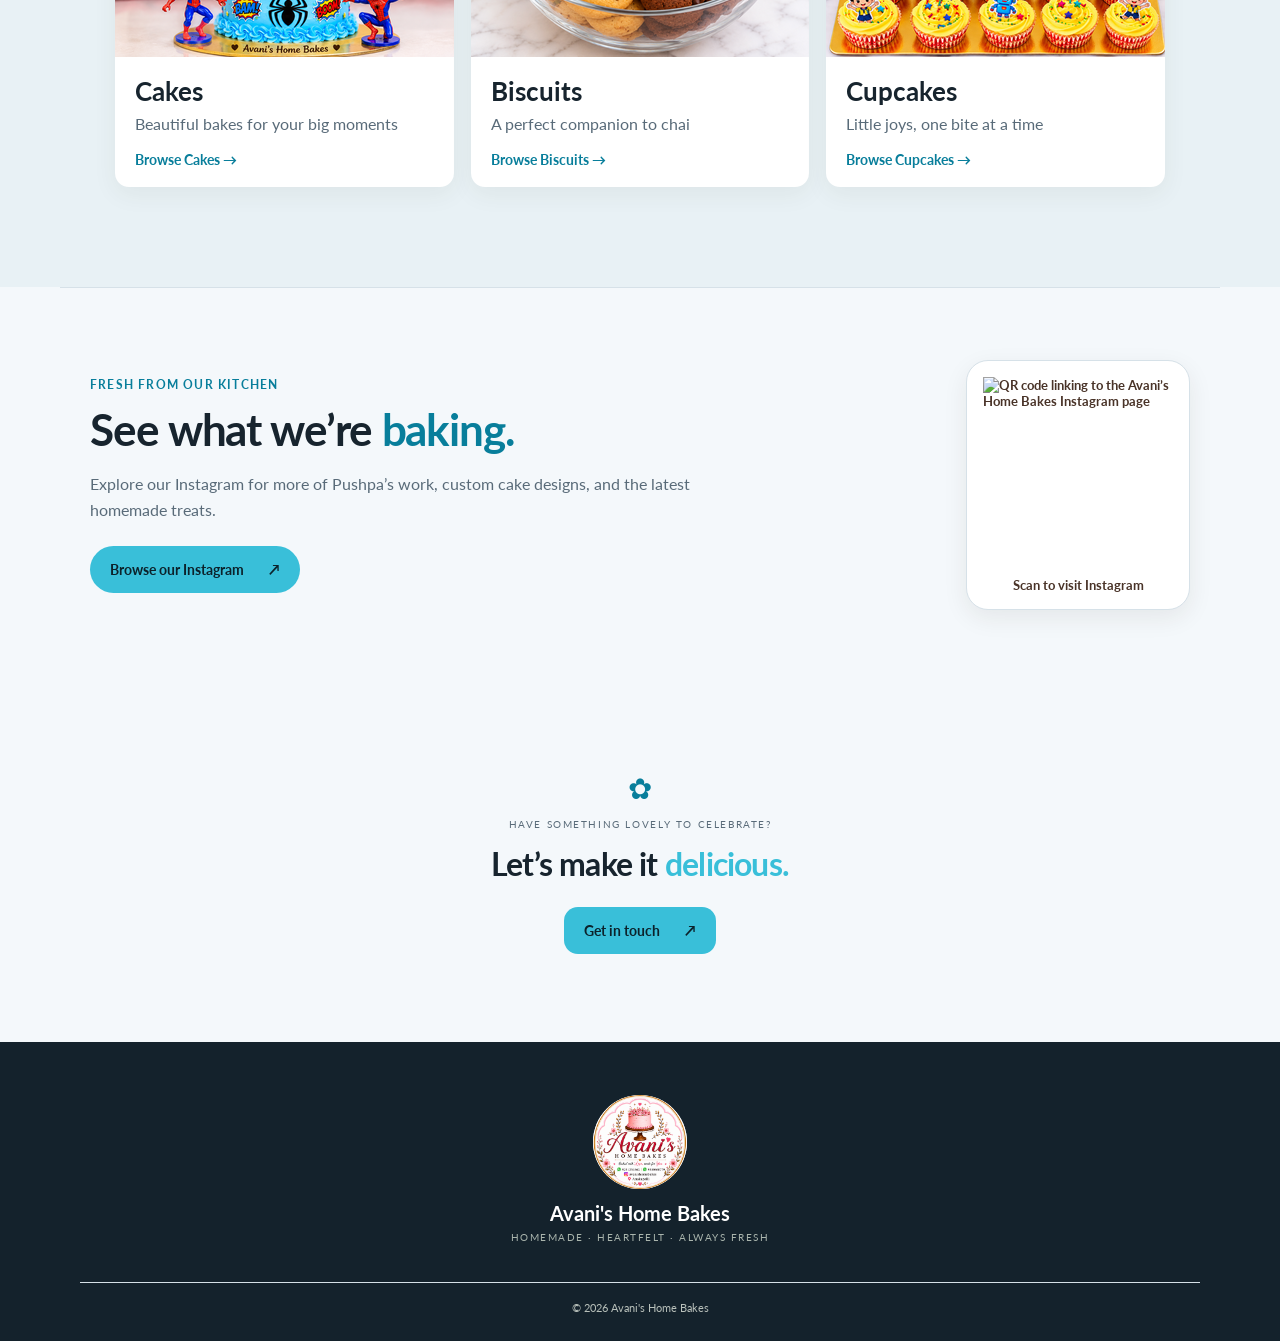
==== commit 0a9fa270: "PUSH" ====
--- a/index.html
+++ b/index.html
@@ -4,14 +4,39 @@
     <meta charset="UTF-8" />
     <meta name="viewport" content="width=device-width, initial-scale=1.0" />
     <meta name="theme-color" content="#f8f6f0" />
-    <meta name="description" content="Avani's Home Bakes — homemade cakes, biscuits, cupcakes and treats, baked fresh with love." />
+    <meta name="description" content="Avani's Home Bakes (Avani's Homebakes) makes fresh homemade cakes, cupcakes, biscuits, and custom celebration bakes with love in Anakapalli. Call or WhatsApp to order." />
+    <meta name="keywords" content="Avani's Home Bakes, Avanis Home Bakes, Avani Home Bakes, avanishomebakes, home bakery Anakapalli, cakes Anakapalli, custom cakes, homemade cakes, cupcakes, biscuits, healthy cakes" />
+    <meta name="author" content="Avani's Home Bakes" />
+    <meta name="robots" content="index, follow, max-image-preview:large" />
+    <meta property="og:type" content="website" />
+    <meta property="og:site_name" content="Avani's Home Bakes" />
+    <meta property="og:title" content="Avani's Home Bakes | Homemade Cakes & Bakes in Anakapalli" />
+    <meta property="og:description" content="Fresh homemade cakes, cupcakes, biscuits, and custom celebration bakes, made with care in Anakapalli." />
+    <meta name="twitter:card" content="summary" />
+    <meta name="twitter:title" content="Avani's Home Bakes | Homemade Cakes & Bakes" />
+    <meta name="twitter:description" content="Fresh homemade cakes, cupcakes, biscuits, and custom celebration bakes in Anakapalli." />
     <link rel="icon" type="image/png" href="/favicon.png" />
     <link rel="preconnect" href="https://fonts.googleapis.com" />
     <link rel="preconnect" href="https://fonts.gstatic.com" crossorigin />
-    <link href="https://fonts.googleapis.com/css2?family=Lato:wght@400;500;600;700;800&display=swap" rel="stylesheet" />
+    <link href="https://fonts.googleapis.com/css2?family=Lato:wght@400;500;600;700;800&family=Noto+Sans+Devanagari:wght@400;500;600;700;800&family=Noto+Sans+Telugu:wght@400;500;600;700;800&display=swap" rel="stylesheet" />
     <title>Avani’s Home Bakes</title>
-    <script type="module" crossorigin src="/assets/index-mj8fMt7d.js"></script>
-    <link rel="stylesheet" crossorigin href="/assets/index-Bmr2eR4f.css">
+    <script type="application/ld+json">
+      {
+        "@context": "https://schema.org",
+        "@type": "Bakery",
+        "name": "Avani's Home Bakes",
+        "alternateName": ["Avanis Home Bakes", "Avani Home Bakes", "avanishomebakes"],
+        "description": "Homemade cakes, cupcakes, biscuits, and custom celebration bakes made with care.",
+        "telephone": "+919251234562",
+        "sameAs": ["https://www.instagram.com/avanishomebakes/"],
+        "areaServed": {
+          "@type": "City",
+          "name": "Anakapalli"
+        }
+      }
+    </script>
+    <script type="module" crossorigin src="/assets/index-sgKizCnK.js"></script>
+    <link rel="stylesheet" crossorigin href="/assets/index-CVaGNuUY.css">
   </head>
   <body>
     <div id="root"></div>
--- a/assets/index-CVaGNuUY.css
+++ b/assets/index-CVaGNuUY.css
@@ -0,0 +1 @@
+:root{color:#34433c;font-synthesis:none;text-rendering:optimizelegibility;--paper:#faf8f2;--ink:#34433c;--muted:#7c837b;--mint:#60c9be;--mint-dark:#278f83;--rose:#da8f81;--line:#e5e1d7;--card:#fffdf8;--serif:"Lato",Georgia,serif;background:#faf8f2;font-family:Lato,sans-serif}:root[data-theme=dark]{--lightningcss-light: ;--lightningcss-dark:initial;color-scheme:dark;--paper:#202a25;--ink:#f1eee5;--muted:#b0b8ae;--mint:#55baae;--mint-dark:#83d5c9;--rose:#e6a799;--line:#46534b;--card:#29342e}*{box-sizing:border-box}html{scroll-behavior:smooth}body{background:var(--paper);color:var(--ink);margin:0}button,input,select{font:inherit;color:inherit}button{cursor:pointer}a{color:inherit;text-decoration:none}.app-shell{min-height:100vh}.site-header{border-bottom:1px solid var(--line);background:var(--paper);z-index:4;justify-content:space-between;align-items:center;height:88px;padding:0 max(50vw - 620px,6vw);display:flex;position:relative}.wordmark{text-align:left;font:500 19px var(--serif);letter-spacing:-.7px;background:0 0;border:0;padding:0 0 0 29px;line-height:1.1;position:relative}.wordmark b{color:var(--mint-dark);font-weight:500}.wordmark small{letter-spacing:2.1px;color:var(--muted);margin-top:6px;font:600 7px Lato,sans-serif;display:block}.logo-flower{color:var(--mint-dark);font-size:22px;position:absolute;top:1px;left:0}.site-header nav{align-items:center;gap:37px;display:flex}.nav-link{color:var(--muted);background:0 0;border:0;padding:10px 0;font-size:11px;font-weight:600;position:relative}.nav-link:after{content:"";background:var(--mint-dark);width:0;height:1px;transition:width .2s;position:absolute;bottom:3px;left:0}.nav-link:hover:after,.nav-link.active:after{width:100%}.nav-link.active{color:var(--ink)}.theme-toggle{border:1px solid var(--line);background:0 0;border-radius:30px;padding:10px 14px;font-size:10px;font-weight:700}.home-hero{color:#fff;height:min(720px,78vw);min-height:540px;max-height:760px;position:relative;overflow:hidden}.home-hero>img{object-fit:cover;object-position:center 52%;width:100%;height:100%;position:absolute;inset:0}.hero-overlay{background:linear-gradient(90deg,#1e2a23ba,#232d2745 68%,#232d2712),linear-gradient(#0000 55%,#1c26204a);position:absolute;inset:0}.hero-text{max-width:570px;position:absolute;top:50%;left:max(50vw - 560px,10vw);transform:translateY(-48%)}.eyebrow{text-transform:uppercase;letter-spacing:.19em;color:var(--mint-dark);font-size:9px;font-weight:700;display:block}.hero-text h1{font:500 clamp(56px,7vw,93px)/1.04 var(--serif);letter-spacing:-.06em;margin:22px 0}.hero-text h1 i,.page-intro h1 i,.home-story h2 i,.home-feature h2 i,.home-cta h2 i{font-weight:400}.hero-text p{color:#ffffffd4;max-width:395px;margin:0 0 27px;font-size:13px;line-height:1.85}.button{background:var(--mint);color:#213e37;letter-spacing:.02em;border:0;align-items:center;gap:25px;padding:14px 19px;font-size:10px;font-weight:700;transition:transform .18s,filter .18s;display:inline-flex}.button:hover{filter:saturate(1.12);transform:translateY(-2px)}.button:disabled{opacity:.45;cursor:not-allowed;transform:none}.hero-mark{text-align:center;letter-spacing:.14em;border:1px solid #ffffffa6;border-radius:50%;align-content:center;width:93px;height:93px;font-size:9px;line-height:1.6;display:grid;position:absolute;bottom:40px;right:10%;transform:rotate(9deg)}.hero-mark span{color:var(--mint);font-size:19px;position:absolute;top:-7px;right:7px}.home-story{grid-template-columns:1fr .9fr;align-items:center;gap:10%;max-width:1160px;margin:auto;padding:125px 30px;display:grid}.story-photo{height:420px;position:relative}.story-photo img{object-fit:cover;width:100%;height:100%}.story-photo>span{background:var(--mint);letter-spacing:.15em;color:#23413a;padding:12px 17px;font-size:8px;font-weight:700;position:absolute;bottom:24px;left:-14px}.story-copy h2,.page-intro h1,.home-story h2{font:500 clamp(44px,5vw,62px)/1.07 var(--serif);letter-spacing:-.045em;margin:14px 0 22px}.story-copy p,.contact-card p,.contact-note p{color:var(--muted);max-width:450px;font-size:12px;line-height:1.9}.text-button{border:0;border-bottom:1px solid var(--mint-dark);background:0 0;margin-top:13px;padding:0 0 9px;font-size:10px;font-weight:700}.text-button span{color:var(--mint-dark);margin-left:17px}.home-feature{text-align:center;background:#f0eee6;padding:95px 6vw 100px}.home-feature h2,.home-cta h2{font:500 clamp(38px,4.8vw,55px)/1.13 var(--serif);letter-spacing:-.04em;margin:13px 0 39px}.home-category-grid{text-align:left;grid-template-columns:repeat(3,1fr);gap:17px;max-width:1050px;margin:auto;display:grid}.home-category{background:var(--card);text-align:left;border:0;flex-direction:column;padding:0 0 19px;display:flex;overflow:hidden;box-shadow:0 7px 25px #403a2710}.home-category img{object-fit:cover;width:100%;height:230px;transition:transform .4s}.home-category:hover img{transform:scale(1.03)}.home-category>span{font:500 23px var(--serif);margin:18px 20px 5px}.home-category small{color:var(--muted);margin:0 20px;font-size:10px}.home-category b{color:var(--mint-dark);margin:16px 20px 0;font-size:9px}.home-cta{text-align:center;padding:88px 20px}.home-cta>span{color:var(--mint-dark);font-size:29px}.home-cta>p{text-transform:uppercase;letter-spacing:.16em;color:var(--muted);font-size:10px}.home-cta h2{margin:12px 0 23px}.inner-page{max-width:1120px;min-height:68vh;margin:auto;padding:86px 28px 120px}.page-intro{text-align:center;max-width:660px;margin:0 auto 55px}.page-intro h1{margin:14px 0;font-size:clamp(48px,6vw,72px)}.page-intro p{color:var(--muted);max-width:500px;margin:0 auto;font-size:12px;line-height:1.8}.menu-toolbar{border-bottom:1px solid var(--line);justify-content:space-between;align-items:center;margin-bottom:5px;padding-bottom:19px;display:flex}.category-tabs{flex-wrap:wrap;gap:8px;display:flex}.category-tabs button{color:var(--muted);background:0 0;border:0;padding:9px 13px;font-size:10px}.small-button{gap:8px;padding:10px 13px}.menu-products{grid-template-columns:1fr 1fr;column-gap:35px;display:grid}.menu-product{border-bottom:1px solid var(--line);grid-template-columns:34px 1fr auto 25px;align-items:center;gap:14px;padding:23px 2px;display:grid}.product-number{font:italic 16px var(--serif);color:var(--rose)}.product-category{text-transform:uppercase;letter-spacing:.16em;color:var(--mint-dark);font-size:8px;font-weight:700}.menu-product h2{font:500 18px var(--serif);margin:5px 0}.menu-product p{color:var(--muted);margin:0;font-size:10px;line-height:1.6}.menu-product>strong{white-space:nowrap;font:600 13px Lato}.remove-button{color:var(--rose);background:0 0;border:0;font-size:19px}.admin-badge{color:var(--mint-dark);font-size:10px;font-weight:700}.password-card{background:var(--card);border:1px solid var(--line);text-align:center;width:min(100%,390px);margin:55px auto 0;padding:32px}.lock-icon{color:var(--mint-dark);font-size:26px}.password-card h2,.add-form h2,.billing-head h2,.invoice-card h2{font:500 28px var(--serif);margin:9px 0}.password-card>p{color:var(--muted);font-size:10px;line-height:1.7}.password-card label,.invoice-card label,.add-form label{text-align:left;gap:7px;margin:18px 0 15px;font-size:9px;font-weight:700;display:grid}.password-card input,.invoice-card input,.add-form input,.add-form select,.billing-head select{border:1px solid var(--line);background:var(--paper);outline-color:var(--mint);width:100%;padding:12px;font-size:11px}.password-card .button{justify-content:center;width:100%;margin-top:7px}.password-card .error-text{color:#c54e46}.add-form{background:var(--card);border:1px solid var(--line);grid-template-columns:1.2fr 1fr 1fr 120px;align-items:end;gap:6px 16px;margin-top:40px;padding:25px;display:grid}.add-form>div{grid-column:1/-1}.add-form h2{margin:7px 0 2px}.add-form label{margin:8px 0}.description-field{grid-column:1/3}.add-form>.button{justify-content:center;margin-bottom:8px}.billing-page .password-card{margin-top:0}.billing-layout{grid-template-columns:1fr .9fr;align-items:start;gap:35px;display:grid}.billing-picker,.invoice-card{background:var(--card);border:1px solid var(--line);padding:24px}.billing-head{justify-content:space-between;align-items:center;margin-bottom:15px;display:flex}.billing-head h2{margin:8px 0 0}.billing-head select{width:auto;padding:8px;font-size:10px}.bill-product{border-bottom:1px solid var(--line);justify-content:space-between;align-items:center;padding:13px 0;display:flex}.bill-product>div{gap:5px;display:grid}.bill-product b{font:500 16px var(--serif)}.bill-product small{color:var(--muted);font-size:10px}.bill-product>button{border:1px solid var(--mint-dark);width:32px;height:32px;color:var(--mint-dark);background:0 0;font-size:18px}.invoice-card{position:sticky;top:18px}.invoice-card h2{font-size:33px}.invoice-card label{margin:14px 0 22px}.invoice-columns,.invoice-row{grid-template-columns:1fr 44px 85px;align-items:center;gap:9px;display:grid}.invoice-columns{color:var(--muted);letter-spacing:.1em;border-bottom:1px solid var(--line);padding:10px 0;font-size:8px}.invoice-columns span:last-child{text-align:right}.invoice-row{border-bottom:1px solid var(--line);padding:14px 0}.invoice-row>span{font-size:10px;font-weight:600}.invoice-row small{color:var(--muted);margin-top:4px;font-size:9px;font-weight:400;display:block}.invoice-row input{text-align:center;width:44px;padding:7px}.invoice-row>b{text-align:right;font-size:10px}.invoice-row>button{background:var(--paper);color:var(--rose);border:0;font-size:17px;position:absolute;transform:translate(-15px)}.empty-cart{color:var(--muted);padding:15px 0;font-size:10px}.invoice-total{border-top:1px solid var(--ink);justify-content:space-between;align-items:center;margin-top:20px;padding:17px 0;font-size:12px;display:flex}.pdf-button{justify-content:space-between;width:100%}.pdf-note{color:var(--muted);font-size:9px;line-height:1.6}.contact-page{padding-bottom:140px}.contact-page .page-intro{margin-bottom:67px}.contact-grid{grid-template-columns:1fr 1fr;gap:20px;display:grid}.contact-card{background:var(--card);border:1px solid var(--line);padding:39px}.contact-icon{color:var(--mint-dark);margin-bottom:30px;font-size:25px;display:block}.contact-card h2,.contact-note h2{font:500 30px var(--serif);margin:9px 0}.contact-link{border-bottom:1px solid var(--mint-dark);margin-top:13px;padding-bottom:8px;font-size:12px;font-weight:700;display:inline-block}.contact-link span{color:var(--mint-dark);margin-left:12px}.contact-note{background:#e8eee5;align-items:center;gap:25px;margin-top:24px;padding:28px 32px;display:flex}.contact-note>span{color:var(--mint-dark);font-size:36px}.contact-note>div{flex:1}.contact-note h2{font-size:24px}.contact-note p{margin:7px 0 0;font-size:10px}.site-footer{color:#fff;text-align:center;background:#29362f;padding:53px 20px 24px}.site-footer>span{color:var(--mint);font-size:23px}.site-footer>b{font:500 22px var(--serif);margin-top:10px;display:block}.site-footer>small{color:#aab5ad;letter-spacing:2px;margin-top:6px;font-size:7px;display:block}.site-footer>p{color:#b9c1bb;border-top:1px solid #566159;max-width:1120px;margin:39px auto 0;padding-top:16px;font-size:8px}.theme-toggle:focus-visible,button:focus-visible,a:focus-visible,input:focus-visible,select:focus-visible{outline:2px solid var(--mint-dark);outline-offset:3px}:root[data-theme=dark] .home-feature,:root[data-theme=dark] .contact-note{background:#2b3931}:root[data-theme=dark] .home-category{background:var(--card)}:root[data-theme=dark] .home-category small,:root[data-theme=dark] .contact-note p{color:#c2cbc1}:root[data-theme=dark] .story-photo>span{color:#17342d}@media (width<=760px){.site-header{height:75px;padding:0 20px}.site-header nav{gap:15px}.nav-link{font-size:9px}.wordmark{padding-left:25px;font-size:16px}.logo-flower{font-size:19px}.theme-toggle{padding:9px;font-size:9px}.home-hero{height:75svh;min-height:590px}.hero-text{left:7vw;right:6vw}.hero-text h1{font-size:clamp(56px,10vw,76px)}.home-story{gap:6%;padding-top:80px;padding-bottom:85px}.story-photo{height:350px}.menu-products{column-gap:20px}.billing-layout{grid-template-columns:1fr}.invoice-card{position:static}.add-form{grid-template-columns:1fr 1fr}.add-form>div,.description-field{grid-column:1/-1}}@media (width<=560px){.site-header{flex-wrap:wrap;gap:8px;height:auto;min-height:78px;padding:12px 18px}.site-header nav{order:3;justify-content:space-between;gap:4px;width:100%;padding:6px 0 2px}.nav-link{padding:7px 0;font-size:9px}.theme-toggle{margin-left:auto}.home-hero{height:690px;min-height:560px;max-height:calc(100svh - 78px)}.home-hero>img{object-position:60% center}.hero-overlay{background:linear-gradient(90deg,#1e2a23b8,#232d2747),linear-gradient(#0000 50%,#1c262040)}.hero-text h1{font-size:58px}.hero-text p{font-size:12px}.hero-mark{width:76px;height:76px;font-size:8px;bottom:25px;right:7%}.home-story{grid-template-columns:1fr;gap:35px;padding:70px 22px}.story-photo{height:310px;margin-left:8px}.story-copy h2,.home-story h2{font-size:49px}.home-feature{padding:70px 20px}.home-feature h2{margin-bottom:26px;font-size:39px}.home-category-grid{grid-template-columns:1fr;gap:13px}.home-category{grid-template-rows:auto auto auto;grid-template-columns:115px 1fr;align-items:center;min-height:125px;padding:0 13px 0 0;display:grid}.home-category img{grid-row:1/4;width:115px;height:125px}.home-category>span{margin:0 14px;font-size:19px}.home-category small{margin:4px 14px 0}.home-category b{margin:8px 14px 0}.home-cta{padding:66px 20px}.home-cta h2{font-size:39px}.inner-page{padding:66px 19px 85px}.page-intro{margin-bottom:37px}.page-intro h1{font-size:53px}.menu-toolbar{flex-direction:column;align-items:flex-start;gap:14px}.category-tabs{gap:3px}.category-tabs button{padding:8px 10px}.menu-products{grid-template-columns:1fr}.menu-product{grid-template-columns:28px 1fr auto 20px;gap:9px;padding:19px 0}.menu-product h2{font-size:17px}.menu-product>strong{font-size:11px}.add-form{grid-template-columns:1fr}.add-form>div,.description-field{grid-column:auto}.billing-picker,.invoice-card{padding:17px}.billing-head{align-items:flex-end}.bill-product b{font-size:15px}.contact-grid{grid-template-columns:1fr;gap:13px}.contact-card{padding:28px}.contact-icon{margin-bottom:20px}.contact-note{flex-wrap:wrap;padding:23px}.contact-note>div{flex:75%}.contact-note .button{justify-content:space-between;width:100%}.contact-note h2{font-size:21px}.password-card{padding:24px}.invoice-row{grid-template-columns:1fr 40px 74px;gap:5px}.invoice-row>button{transform:translate(-12px)}}:root{--serif:"Lato",Arial,sans-serif;font-family:Lato,Arial,sans-serif}body,button,input,select{font-family:Lato,Arial,sans-serif}h1,h2,h3,.page-intro h1,.hero-text h1,.story-copy h2,.home-feature h2,.home-cta h2,.menu-product h2,.password-card h2,.add-form h2,.billing-head h2,.invoice-card h2,.contact-card h2,.contact-note h2{letter-spacing:-.025em;font-weight:700}.hero-text h1 i,.page-intro h1 i,.home-story h2 i,.home-feature h2 i,.home-cta h2 i{color:#d2a044;font-style:normal;font-weight:700}.hero-text h1{letter-spacing:-.035em;font-size:clamp(48px,5.5vw,68px);line-height:1.12}.hero-text p{font-size:15px;line-height:1.65}.page-intro h1{color:#9c711f;margin:12px 0;font-size:clamp(34px,4vw,42px);line-height:1.2}.page-intro p{font-size:14px;line-height:1.65}.home-story h2{font-size:40px;line-height:1.18}.story-copy p,.contact-card p,.contact-note p{font-size:14px;line-height:1.7}.home-feature h2,.home-cta h2{font-size:32px;line-height:1.25}.home-category>span{font-size:20px;font-weight:700}.home-category small{font-size:12px}.menu-product h2{letter-spacing:-.01em;font-size:18px}.password-card h2,.add-form h2,.billing-head h2,.contact-card h2{letter-spacing:-.01em;font-size:23px}.contact-note h2{letter-spacing:-.01em;font-size:22px}.site-header nav .nav-link{font-size:12px}.wordmark{letter-spacing:-.04em;font-family:Lato,Arial,sans-serif;font-weight:700}.wordmark small,.hero-mark,.button,.theme-toggle,.footer-bottom{letter-spacing:.08em}.button{font-size:11px}.site-footer>b{font-family:Lato,Arial,sans-serif;font-size:20px;font-weight:700}@media (width<=560px){.hero-text h1{font-size:48px}.page-intro h1,.home-story h2{font-size:36px}.home-feature h2,.home-cta h2{font-size:29px}.story-copy p,.contact-card p,.contact-note p{font-size:13px}.home-category small{font-size:11px}}:root{--muted:#626a63}.site-header nav .nav-link{color:var(--ink);font-size:18px;font-weight:700}.theme-toggle{letter-spacing:0;padding:11px 15px;font-size:13px}.eyebrow{letter-spacing:.1em;font-size:12px}.button{letter-spacing:0;padding:15px 20px;font-size:14px}.nav-link,.category-tabs button,.billing-head select,.theme-toggle{line-height:1.4}.category-tabs button{color:var(--ink);padding:10px 14px;font-size:14px}.home-category b,.product-category{font-size:12px}.story-copy p,.contact-card p,.contact-note p,.page-intro p{font-size:16px;line-height:1.65}.home-category small{color:var(--muted);font-size:14px;line-height:1.5}.menu-product h2,.bill-product b{font-size:19px}.menu-product p{font-size:14px;line-height:1.55}.menu-product>strong{font-size:15px}.product-number{font-size:17px}.admin-badge{font-size:13px}.password-card>p,.password-card label,.add-form label,.invoice-card label{font-size:14px;line-height:1.5}.password-card input,.invoice-card input,.add-form input,.add-form select,.billing-head select{padding:13px;font-size:14px}.billing-head select{font-size:13px}.bill-product small,.invoice-row small{font-size:12px}.invoice-columns{font-size:11px}.invoice-row>span,.invoice-row>b{font-size:13px}.invoice-row input,.invoice-total{font-size:14px}.invoice-total strong{font-size:20px}.empty-cart,.pdf-note{font-size:13px;line-height:1.6}.contact-link{font-size:15px}.site-footer>small{letter-spacing:1.5px;font-size:10px}.site-footer>p{font-size:11px}@media (width<=760px){.site-header nav .nav-link{font-size:14px}.site-header nav{gap:13px}.story-copy p,.contact-card p,.contact-note p,.page-intro p{font-size:15px}}@media (width<=560px){.site-header nav .nav-link{font-size:13px}.site-header nav,.category-tabs{gap:5px}.category-tabs button{padding:9px 11px;font-size:13px}.story-copy p,.contact-card p,.contact-note p,.page-intro p{font-size:14px}.home-category small{font-size:13px}.menu-product h2,.bill-product b{font-size:18px}}.contact-page .page-intro{max-width:760px;margin-bottom:48px}.contact-page .page-intro p{max-width:650px}.contact-grid{grid-template-columns:repeat(3,minmax(0,1fr));align-items:stretch;gap:20px}.contact-card{text-align:center;background:var(--card);border:1px solid var(--line);border-radius:26px;flex-direction:column;align-items:center;min-width:0;padding:30px 22px 25px;display:flex;box-shadow:0 10px 28px #27392f0f}.contact-card-head{flex-direction:column;align-items:center;gap:13px;display:flex}.contact-icon{width:54px;height:54px;color:var(--mint-dark);background:#60c9be29;border-radius:50%;place-items:center;margin:0;display:grid}.contact-icon svg{width:25px;height:25px}.contact-whatsapp .contact-icon{color:#319555;background:#58b57026}.contact-whatsapp .contact-icon svg{fill:currentColor;stroke-width:1.2px}.contact-instagram .contact-icon{color:#fff;background:linear-gradient(135deg,#feda75 0%,#fa7e1e 28%,#d62976 62%,#4f5bd5 100%)}.contact-card h2{margin:18px 0 8px;font-size:21px;line-height:1.25}.contact-card p{max-width:290px;min-height:68px;margin:0 auto 10px;font-size:14px;line-height:1.6}.contact-card .contact-link{color:var(--mint-dark);overflow-wrap:anywhere;margin:0 0 17px;padding:0 0 7px;font-size:14px;font-weight:700;line-height:1.4}.contact-card .contact-link span{margin-left:8px}.contact-qr{flex-direction:column;align-items:center;gap:10px;margin-top:auto;padding-top:4px;display:flex}.contact-qr img{border:1px solid var(--line);image-rendering:auto;background:#fff;width:156px;height:156px;padding:7px;display:block}.contact-qr span{letter-spacing:.13em;color:var(--muted);font-size:10px;font-weight:800}.contact-share{border:1px solid var(--line);min-width:118px;color:var(--ink);background:0 0;justify-content:center;align-items:center;gap:9px;margin-top:18px;padding:10px 16px;font:700 13px Lato,Arial,sans-serif;transition:background .18s,border-color .18s;display:inline-flex}.contact-share:hover{border-color:var(--mint-dark);background:#60c9be24}.contact-share svg{fill:none;stroke:currentColor;stroke-width:1.7px;stroke-linecap:round;stroke-linejoin:round;width:16px;height:16px}:root[data-theme=dark] .contact-card{box-shadow:0 10px 28px #00000029}@media (width<=760px){.contact-grid{grid-template-columns:repeat(2,minmax(0,1fr))}.contact-card{padding:25px 17px}.contact-card p{min-height:82px}}@media (width<=560px){.contact-grid{grid-template-columns:1fr}.contact-card{padding:28px 22px}.contact-card p{max-width:340px;min-height:0}.contact-qr img{width:170px;height:170px}}.wordmark{text-align:left;letter-spacing:-.035em;align-items:center;gap:10px;padding:0;font-size:17px;display:flex}button,.button,.theme-toggle{border-radius:7px}.wordmark>span{display:block}.brand-logo{object-fit:contain;background:#fff;border-radius:50%;width:64px;height:64px;display:block}.wordmark small{letter-spacing:1.5px;margin-top:5px;font-size:8px}.site-footer>img{object-fit:contain;background:#fff;border-radius:50%;width:94px;height:94px;margin:0 auto 12px;display:block}.visiting-card-section{background:var(--card);border:1px solid var(--line);grid-template-columns:.75fr 1.4fr;align-items:center;gap:35px;margin-top:64px;padding:28px;display:grid;box-shadow:0 10px 30px #27392f0f}.visiting-card-copy h2{margin:12px 0 8px;font-size:28px}.visiting-card-copy p{color:var(--muted);max-width:340px;margin:0 0 22px;font-size:15px;line-height:1.65}.visiting-download{gap:10px}.visiting-download svg{fill:none;stroke:currentColor;stroke-width:1.8px;stroke-linecap:round;stroke-linejoin:round;width:17px;height:17px}.visiting-card-preview{border:1px solid var(--line);background:#fff;padding:8px;transition:transform .18s,box-shadow .18s;display:block}.visiting-card-preview:hover{transform:translateY(-2px);box-shadow:0 10px 22px #27392f1f}.visiting-card-preview img{aspect-ratio:3/2;object-fit:contain;width:100%;height:auto;display:block}:root[data-theme=dark] .visiting-card-section{box-shadow:0 10px 30px #0000002e}@media (width<=760px){.wordmark{font-size:15px}.brand-logo{width:58px;height:58px}.visiting-card-section{grid-template-columns:1fr;gap:22px}.visiting-card-copy p{max-width:560px}}@media (width<=560px){.brand-logo{width:51px;height:51px}.wordmark{gap:7px;font-size:13px}.wordmark small{letter-spacing:1.1px;font-size:7px}.visiting-card-section{margin-top:44px;padding:19px}.visiting-card-copy h2{font-size:24px}.visiting-card-preview{padding:5px}}:root{--paper:#f4f8fb;--ink:#17242e;--muted:#596b79;--mint:#39bfd9;--mint-dark:#087e9b;--rose:#d9788c;--line:#d6e1e8;--card:#fff;--soft:#e8f1f5;--footer-bg:#14222c}:root[data-theme=dark]{--lightningcss-light: ;--lightningcss-dark:initial;color-scheme:dark;--paper:#0d1218;--ink:#edf3f7;--muted:#a5b2bd;--mint:#42c9e8;--mint-dark:#64d5ef;--rose:#f095a6;--line:#2a3741;--card:#151d25;--soft:#111820;--footer-bg:#080d12}body{background:var(--paper);color:var(--ink)}.site-header{background:var(--paper);border-color:var(--line)}.home-feature{background:var(--soft);color:var(--ink)}.site-footer{background:var(--footer-bg)}.page-intro h1{color:var(--ink)}.hero-text h1 i,.page-intro h1 i,.home-story h2 i,.home-feature h2 i,.home-cta h2 i{color:var(--mint)}.hero-text .eyebrow{color:#a9effb}.eyebrow{color:var(--mint-dark)}.button{background:var(--mint);color:#0c222b}.button:hover{filter:brightness(1.06)saturate(1.08)}.theme-toggle{color:var(--ink);border-color:var(--line);background:var(--card)}.theme-toggle:hover{background:var(--soft)}.nav-link.active,.nav-link:hover{color:var(--mint-dark)}.nav-link:after{background:var(--mint)}.wordmark b,.logo-flower{color:var(--mint-dark)}.text-button{border-color:var(--mint-dark);color:var(--ink)}.text-button span,.contact-card .contact-link{color:var(--mint-dark)}.product-number,.remove-button{color:var(--rose)}.contact-card{background:var(--card);border-color:var(--line)}.contact-icon{background:color-mix(in srgb,var(--mint) 18%,transparent);color:var(--mint-dark)}.contact-qr img{border:2px solid var(--mint-dark);border-radius:14px;box-shadow:0 6px 18px #14324114}.visiting-card-section{background:var(--card);border-color:var(--line);border-radius:18px}.visiting-card-preview{border:2px solid var(--mint-dark);background:#fff;border-radius:15px;overflow:hidden}.visiting-card-preview img{border-radius:9px}.contact-share{border-color:var(--line);color:var(--ink);border-radius:14px}.contact-share:hover{background:color-mix(in srgb,var(--mint) 14%,var(--card));border-color:var(--mint-dark)}.category-tabs button{border-radius:999px}.category-tabs button.selected{background:var(--ink);color:var(--paper)}.bill-product>button{border-color:var(--mint-dark);color:var(--mint-dark);border-radius:50%}.password-card,.billing-picker,.invoice-card,.add-form{background:var(--card);border-color:var(--line)}.site-footer>p{border-color:var(--line)}button,.button{border-radius:14px}.theme-toggle{border-radius:999px}.small-button{border-radius:12px}.visiting-download{border-radius:14px}@media (width<=560px){.button{border-radius:14px}.category-tabs button{border-radius:999px}}.menu-products{grid-template-columns:repeat(3,minmax(0,1fr));align-items:stretch;gap:20px}.menu-product{border:1px solid var(--line);background:var(--card);border-radius:16px;flex-direction:column;align-items:stretch;min-width:0;padding:0;display:flex;position:relative;overflow:hidden;box-shadow:0 8px 22px #1428370f}.menu-product-photo-wrap{aspect-ratio:4/3;background:var(--soft);display:block;position:relative;overflow:hidden}.menu-product-photo{object-fit:cover;width:100%;height:100%;transition:transform .35s;display:block}.menu-product-photo-wrap:hover .menu-product-photo{transform:scale(1.04)}.menu-product-photo-wrap>span{color:#fff;background:#0c1820d1;border-radius:8px;padding:8px 10px;font-size:11px;font-weight:700;position:absolute;bottom:12px;left:12px}.menu-product-body{flex-direction:column;flex:1;align-items:flex-start;padding:17px 17px 15px;display:flex}.menu-product-body h2{margin:7px 0;font-size:18px;line-height:1.3}.menu-product-body p{color:var(--muted);margin:0 0 14px;font-size:13px;line-height:1.55}.menu-product-foot{border-top:1px solid var(--line);justify-content:space-between;align-items:center;gap:10px;width:100%;margin-top:auto;padding-top:11px;display:flex}.menu-product-foot strong{color:var(--ink);font-size:13px}.photo-reference{color:var(--mint-dark);font-size:11px;font-weight:700}.menu-product .remove-button{z-index:1;background:var(--card);border-radius:50%;width:33px;height:33px;font-size:22px;position:absolute;top:10px;right:10px;box-shadow:0 2px 8px #0002}.inline-price-label{color:var(--muted);gap:5px;margin-top:6px;font-size:10px;font-weight:700;display:grid}.inline-price-label input{width:105px;padding:7px 8px;font-size:12px}.invoice-row:has(.inline-price-label){align-items:start}@media (width<=900px){.menu-products{grid-template-columns:repeat(2,minmax(0,1fr));gap:16px}}@media (width<=560px){.menu-products{grid-template-columns:1fr;gap:14px}.menu-product-photo-wrap{aspect-ratio:1.35}.menu-product-body{padding:16px}.menu-product-body h2{font-size:19px}.menu-product-body p{font-size:14px}.inline-price-label input{width:100px}}.story-page .page-intro{max-width:760px;margin-bottom:48px}.story-intro-grid{grid-template-columns:1.05fr .95fr;align-items:center;gap:clamp(30px,6vw,75px);display:grid}.story-feature-photo{min-width:0;margin:0}.story-feature-photo>a{background:var(--soft);border:1px solid var(--line);border-radius:18px;display:block;overflow:hidden}.story-feature-photo img{aspect-ratio:4/4.2;object-fit:cover;width:100%;transition:transform .4s;display:block}.story-feature-photo>a:hover img{transform:scale(1.025)}.story-feature-photo figcaption{color:var(--muted);justify-content:space-between;gap:12px;padding:12px 3px;font-size:12px;line-height:1.45;display:flex}.story-feature-photo figcaption a{color:var(--mint-dark);white-space:nowrap;font-weight:700}.story-intro-copy h2,.story-values-heading h2,.story-cta h2{letter-spacing:-.03em;margin:13px 0 20px;font:700 clamp(34px,4.2vw,48px)/1.15 Lato,Arial,sans-serif}.story-intro-copy h2 i,.story-values-heading h2 i{color:var(--mint-dark);font-style:normal}.story-intro-copy p{color:var(--muted);margin:0 0 15px;font-size:16px;line-height:1.75}.story-intro-copy .button{margin-top:10px}.story-values{border-top:1px solid var(--line);grid-template-columns:.75fr 1.25fr;gap:45px;margin-top:95px;padding-top:46px;display:grid}.story-value-grid{grid-template-columns:1fr 1fr;gap:14px;display:grid}.story-value-grid article{background:var(--card);border:1px solid var(--line);border-radius:14px;padding:20px}.story-value-grid article>span{letter-spacing:.12em;color:var(--mint-dark);font-size:11px;font-weight:800}.story-value-grid h3{margin:10px 0 7px;font-size:17px;line-height:1.3}.story-value-grid p{color:var(--muted);margin:0;font-size:13px;line-height:1.6}.story-cta{text-align:center;background:var(--soft);border:1px solid var(--line);border-radius:18px;margin-top:76px;padding:48px 25px}.story-cta h2{margin:12px 0 8px;font-size:32px}.story-cta p{max-width:600px;color:var(--muted);margin:0 auto 22px;font-size:15px;line-height:1.65}@media (width<=760px){.story-intro-grid{grid-template-columns:1fr;gap:28px}.story-feature-photo img{aspect-ratio:1.35;max-height:460px}.story-values{grid-template-columns:1fr;gap:22px;margin-top:68px;padding-top:34px}}@media (width<=560px){.story-page .page-intro{margin-bottom:33px}.story-intro-copy h2{font-size:36px}.story-intro-copy p{font-size:15px}.story-value-grid{grid-template-columns:1fr}.story-cta{margin-top:53px;padding:35px 19px}.story-cta h2{font-size:27px}.story-cta p{font-size:14px}}.site-nav a,.site-nav button,.nav-links a,nav a{font-size:14px}.eyebrow,.section-eyebrow,.photo-reference,.product-category,.qr-caption,.scan-label{font-size:12px}button,.button,.btn,.text-button,.menu-tabs button,.category-tab{font-size:14px}p,.hero p,.page-intro,.story-copy,.contact-card p,.value-card p,.menu-card p,.product-card p{font-size:16px;line-height:1.65}.menu-card h3,.product-card h3{font-size:20px;line-height:1.3}.menu-card .price,.product-card .price,.visiting-card-caption{font-size:15px}label,.form-label,.invoice-label,.billing-form label{font-size:14px}input,select,textarea,.billing-form input,.billing-form select{font-size:15px}.invoice th,.invoice-table th,.billing-table th{font-size:12px}.invoice td,.invoice-table td,.billing-table td{font-size:14px}footer,.site-footer,.copyright,.footer-note{font-size:12px}.story-page figcaption{font-size:14px}.story-page .value-card h3{font-size:18px}@media (width<=700px){.site-nav a,.site-nav button,.nav-links a,nav a{font-size:13px}p,.hero p,.page-intro,.story-copy,.contact-card p,.value-card p,.menu-card p,.product-card p{font-size:15px}.menu-card h3,.product-card h3{font-size:18px}}.site-header{z-index:20;border-bottom:0;position:sticky;top:0}.home-hero{aspect-ratio:auto;background:0 0;height:auto;min-height:0;max-height:none;margin-top:clamp(16px,2vw,30px);position:relative}.hero-slides{grid-template-columns:minmax(0,1fr);width:100%;display:grid;position:relative}.hero-slides picture{opacity:0;pointer-events:none;grid-area:1/1;width:100%;transition:opacity .85s ease-in-out;display:block;position:relative}.hero-slides picture.active{opacity:1}.hero-slides picture img{object-fit:contain;object-position:center;width:100%;height:auto;display:block}.home-hero .hero-overlay,.home-hero .hero-text,.home-hero .hero-mark{display:none}.home-story.home-story-text-only{grid-template-columns:minmax(0,760px);justify-content:center;gap:0}.home-story-text-only .story-copy{width:100%;max-width:760px;margin:0 auto}.home-story-text-only .story-copy p{max-width:720px}.home-story-text-only .story-meet-button{border-radius:999px;align-items:center;gap:14px;min-height:48px;margin-top:18px;display:inline-flex}.home-instagram{border-top:1px solid var(--line);grid-template-columns:minmax(0,1fr) auto;align-items:center;gap:clamp(28px,7vw,88px);max-width:1160px;margin:0 auto;padding:72px 30px;display:grid}.home-instagram-copy h2{color:var(--ink);margin:12px 0 16px;font-size:clamp(30px,4vw,44px);line-height:1.15}.home-instagram-copy h2 i{color:var(--mint-dark);font-style:normal}.home-instagram-copy p{max-width:610px;color:var(--muted);margin:0 0 22px;font-size:16px;line-height:1.65}.home-instagram-link{border-radius:999px}.home-instagram-qr{border:1px solid var(--line);color:#493328;background:#fff;border-radius:22px;justify-items:center;gap:10px;padding:16px;font-size:13px;font-weight:700;display:grid;box-shadow:0 8px 24px #31231914}.home-instagram-qr img{aspect-ratio:1;width:clamp(130px,16vw,190px);display:block}.story-feature-photo img{aspect-ratio:4/5;object-fit:cover;object-position:center;border:1px solid var(--line);border-radius:18px;width:100%;height:auto}.story-values-heading h2{font-size:40px}.story-page .eyebrow,.story-page .story-value-grid article>span{font-size:13px}.story-page .story-intro-copy p,.story-page .story-value-grid p,.story-page .story-cta p{font-size:15px}.story-page .story-value-grid h3{font-size:20px}.story-page .story-cta h2{font-size:34px}.story-page .button{font-size:14px}.story-value-grid article>span{font-size:13px}.story-value-grid h3{font-size:20px}.story-value-grid p{font-size:15px;line-height:1.65}.home-feature h2{font-size:clamp(36px,4vw,42px)}.home-category>span{font-size:26px}.home-category small{font-size:16px;line-height:1.45}.home-category b{font-size:14px}@media (width<=700px){.home-instagram{grid-template-columns:1fr;justify-items:start;gap:25px;padding:58px 22px}.home-instagram-copy p{font-size:15px}.home-instagram-qr{justify-self:center}.home-feature h2{font-size:clamp(30px,8vw,36px)}.home-category{grid-template-columns:125px 1fr;min-height:150px}.home-category img{width:125px;height:150px}.home-category>span{font-size:22px}.home-category small{font-size:14px}.home-category b{font-size:13px}.story-values-heading h2{font-size:34px}.story-value-grid h3{font-size:19px}.story-value-grid p{font-size:15px}}@media (prefers-reduced-motion:reduce){.hero-slides picture{transition:none}}.home-hero .hero-menu-button{z-index:3;color:#fffaf4;white-space:nowrap;cursor:pointer;background:#8d260d;border:0;border-radius:999px;justify-content:center;align-items:center;gap:11px;min-height:46px;padding:0 24px;font-family:Lato,sans-serif;font-size:clamp(14px,1.05vw,17px);font-weight:700;line-height:1;transition:background-color .16s,transform .16s;display:inline-flex;position:absolute;bottom:clamp(18px,4vw,56px);left:clamp(18px,5vw,80px);box-shadow:0 3px 12px #461f0e3d}.home-hero .hero-menu-button:hover{background:#74200d;transform:translateY(-2px)}@media (aspect-ratio<=1){.home-hero .hero-menu-button{gap:8px;min-height:42px;padding:0 17px;font-size:14px}}.home-hero .hero-menu-button:focus-visible{outline-offset:2px;outline:3px solid #7b230c}.hero-slider-controls{z-index:4;pointer-events:none;justify-content:space-between;align-items:center;padding:0 clamp(12px,3vw,44px);display:flex;position:absolute;inset:50% 0 auto;transform:translateY(-50%)}.hero-slider-controls button{cursor:pointer;pointer-events:auto;border:0}.slider-arrow{color:#633319;background:#ffffffd1;border-radius:50%;justify-content:center;align-items:center;width:clamp(36px,4vw,52px);height:clamp(36px,4vw,52px);padding:0;font-family:Arial,sans-serif;font-size:clamp(26px,3vw,38px);line-height:1;transition:background-color .16s,transform .16s;display:flex;box-shadow:0 2px 9px #341d0f3d}.slider-arrow:hover{background:#fff;transform:scale(1.07)}.slider-arrow svg{fill:none;stroke:currentColor;stroke-width:2.4px;stroke-linecap:round;stroke-linejoin:round;width:19px;height:19px;display:block}.hero-slider-controls button:focus-visible{outline:2px solid var(--mint-dark);outline-offset:3px}.header-tools{align-items:center;gap:8px;display:flex}.language-picker{z-index:10;position:relative}.language-trigger{border:1px solid var(--line);background:var(--card);min-height:42px;color:var(--ink);white-space:nowrap;border-radius:999px;justify-content:center;align-items:center;gap:8px;padding:9px 13px;font-size:13px;font-weight:700;transition:border-color .18s,background .18s,box-shadow .18s;display:inline-flex}.language-trigger:hover,.language-trigger[aria-expanded=true]{border-color:var(--mint-dark);box-shadow:0 5px 18px #27392f14}.language-trigger>svg:first-child{fill:none;stroke:currentColor;stroke-width:1.6px;stroke-linecap:round;stroke-linejoin:round;width:17px;height:17px;color:var(--mint-dark)}.language-trigger .language-chevron{fill:none;stroke:currentColor;stroke-width:1.5px;stroke-linecap:round;stroke-linejoin:round;width:12px;height:12px;transition:transform .18s}.language-trigger[aria-expanded=true] .language-chevron{transform:rotate(180deg)}.language-menu{border:1px solid var(--line);background:var(--card);border-radius:18px;min-width:158px;padding:6px;animation:.14s ease-out language-menu-in;position:absolute;top:calc(100% + 9px);right:0;box-shadow:0 14px 34px #1c2b2329}.language-option{width:100%;min-height:42px;color:var(--ink);text-align:start;background:0 0;border:0;border-radius:12px;justify-content:space-between;align-items:center;padding:9px 12px;font-size:14px;transition:background .15s,color .15s;display:flex}.language-option:hover,.language-option[aria-selected=true]{background:color-mix(in srgb,var(--mint) 16%,var(--card))}.language-option[aria-selected=true]{font-weight:700}.language-check{color:var(--mint-dark);font-size:15px}.language-trigger:focus-visible,.language-option:focus-visible{outline:2px solid var(--mint-dark);outline-offset:2px}@keyframes language-menu-in{0%{opacity:0;transform:translateY(-4px)}to{opacity:1;transform:translateY(0)}}.sr-only{clip:rect(0,0,0,0);white-space:nowrap;border:0;width:1px;height:1px;margin:-1px;padding:0;position:absolute;overflow:hidden}:lang(hi) body,:lang(hi) body *{font-family:Noto Sans Devanagari,Lato,sans-serif}:lang(te) body,:lang(te) body *{font-family:Noto Sans Telugu,Lato,sans-serif}@media (width<=560px){.header-tools{margin-left:auto}.header-tools .theme-toggle{margin-left:0}.language-trigger{gap:6px;min-height:38px;padding:7px 10px;font-size:12px}.language-menu{min-width:145px}}
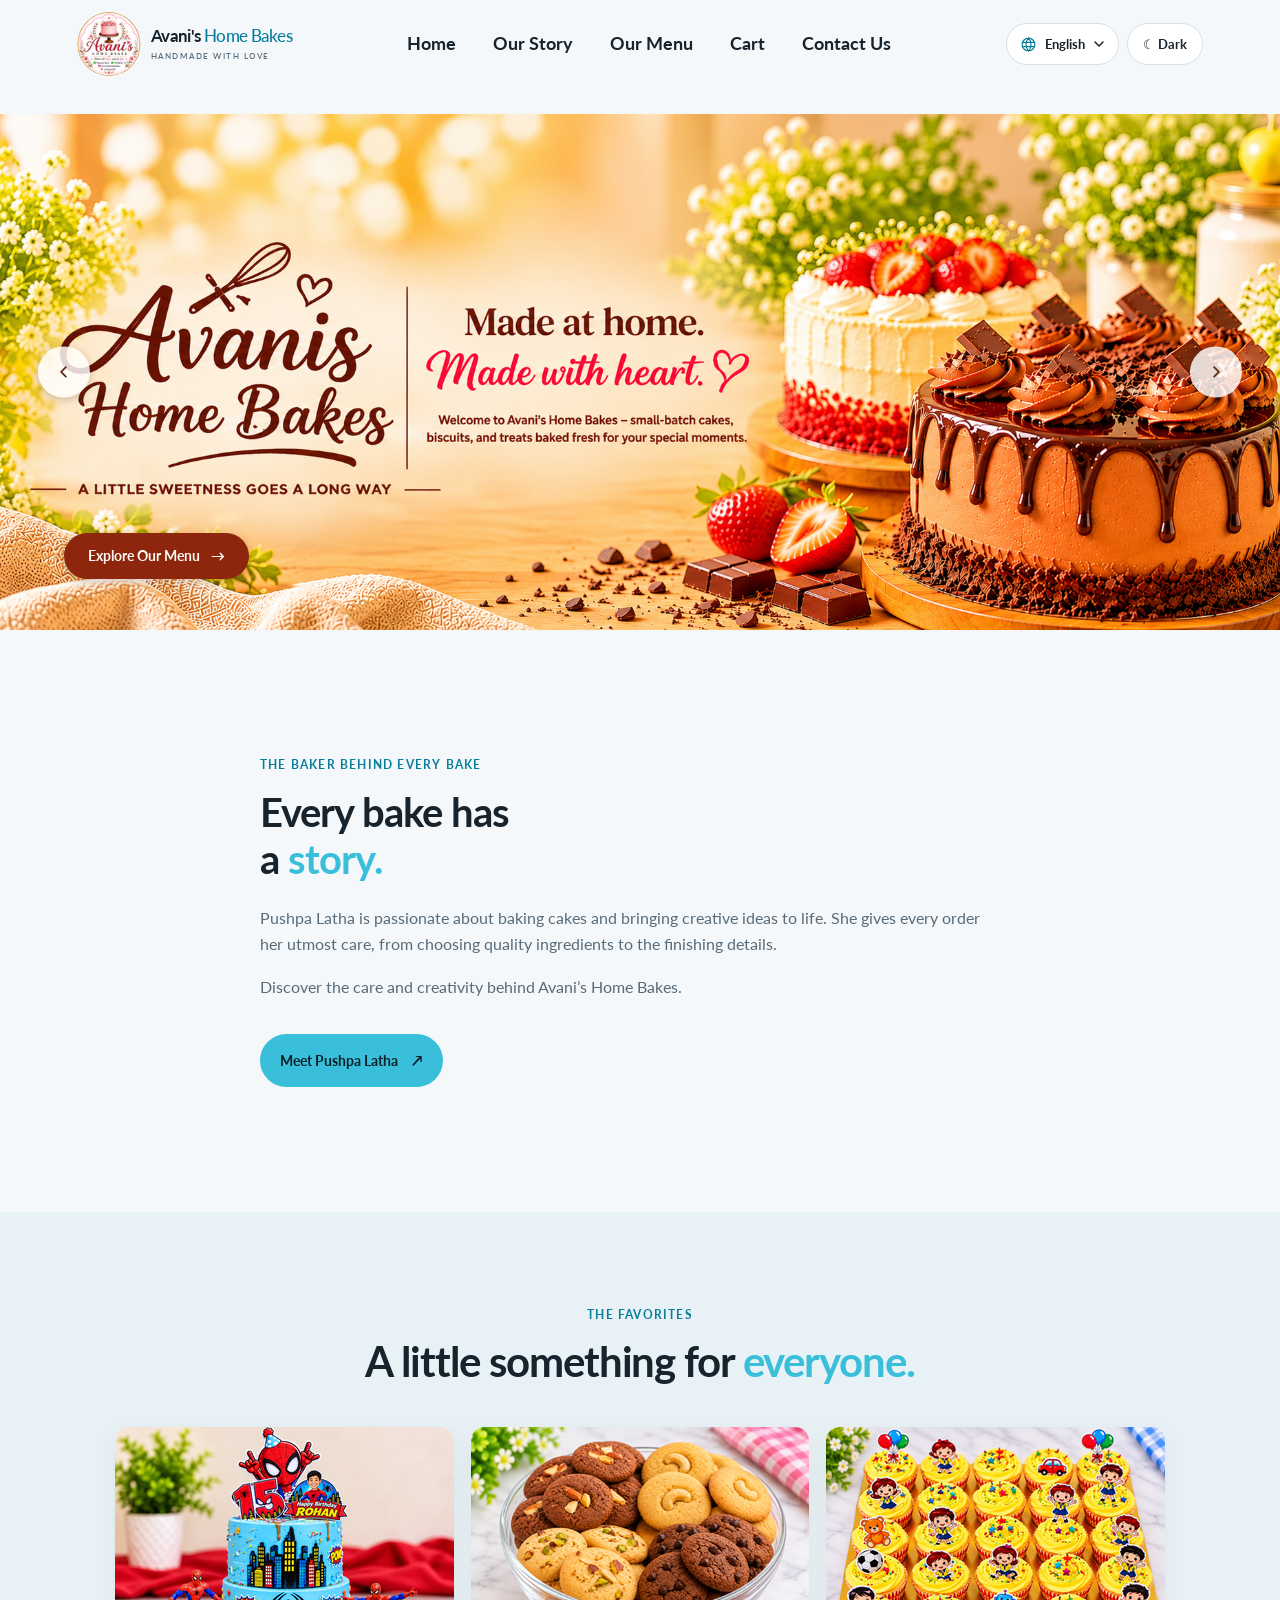
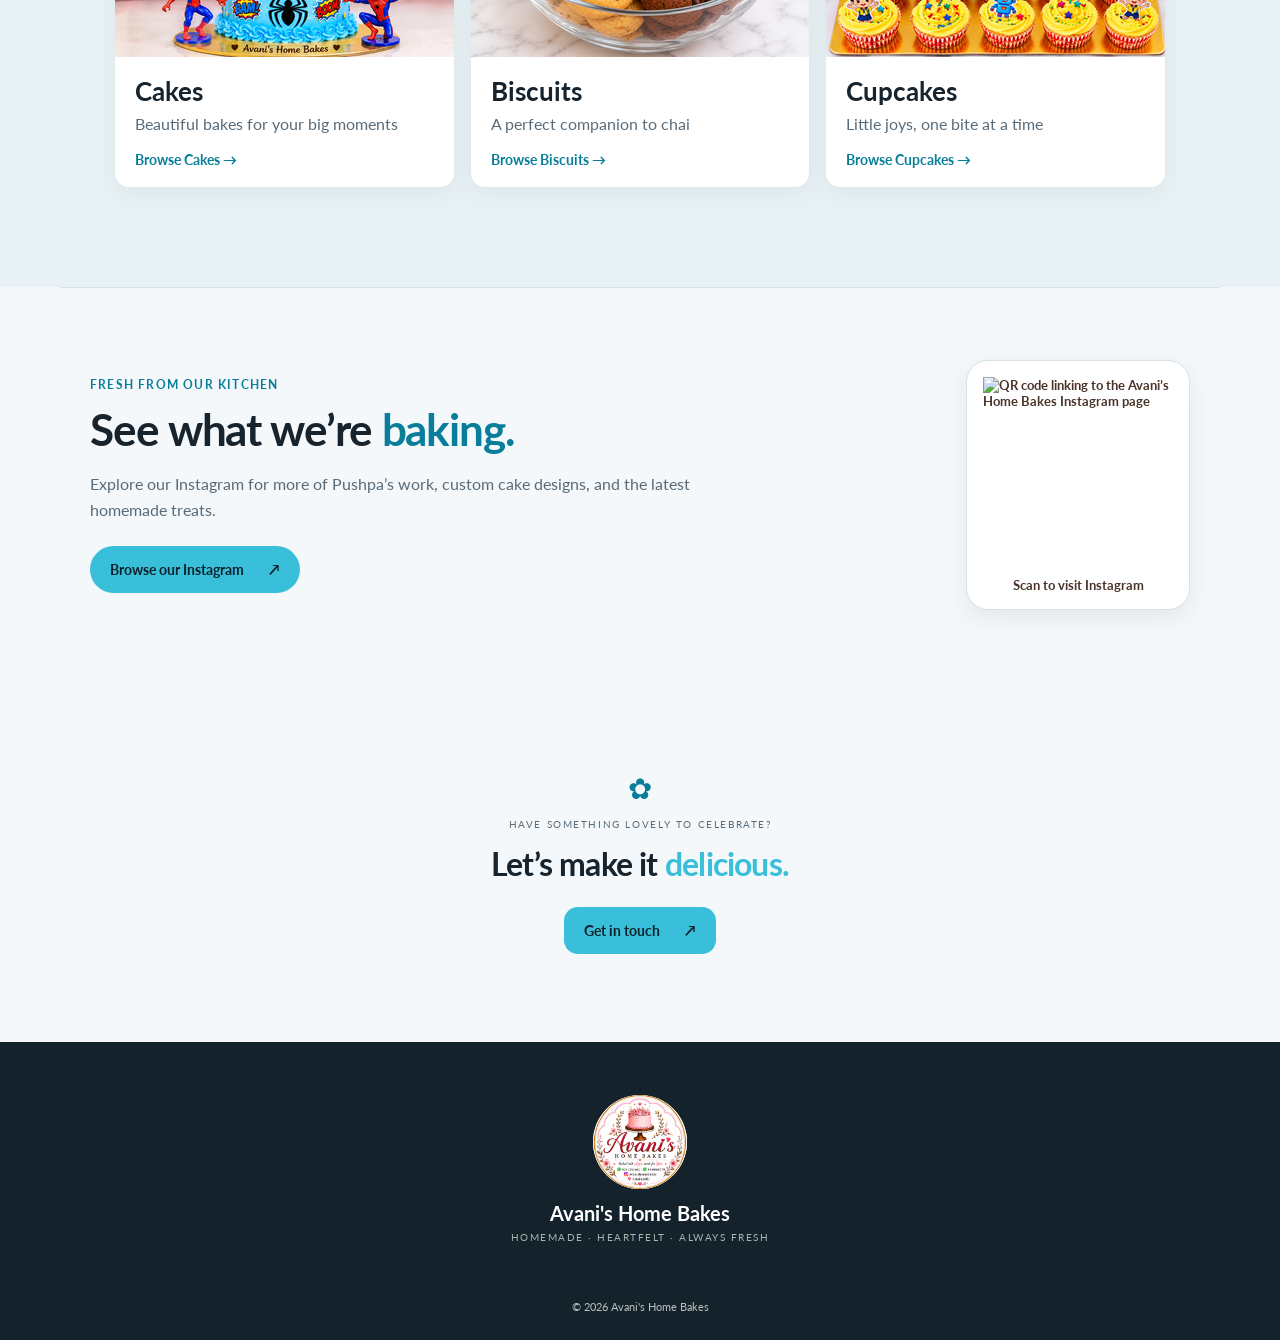
==== commit f850e396: "PUSH" ====
--- a/index.html
+++ b/index.html
@@ -35,8 +35,8 @@
         }
       }
     </script>
-    <script type="module" crossorigin src="/assets/index-sgKizCnK.js"></script>
-    <link rel="stylesheet" crossorigin href="/assets/index-CVaGNuUY.css">
+    <script type="module" crossorigin src="/assets/index-BTbO3EXc.js"></script>
+    <link rel="stylesheet" crossorigin href="/assets/index-DgaK1oaN.css">
   </head>
   <body>
     <div id="root"></div>
--- a/assets/index-DgaK1oaN.css
+++ b/assets/index-DgaK1oaN.css
@@ -0,0 +1 @@
+:root{color:#34433c;font-synthesis:none;text-rendering:optimizelegibility;--paper:#faf8f2;--ink:#34433c;--muted:#7c837b;--mint:#60c9be;--mint-dark:#278f83;--rose:#da8f81;--line:#e5e1d7;--card:#fffdf8;--serif:"Lato",Georgia,serif;background:#faf8f2;font-family:Lato,sans-serif}:root[data-theme=dark]{--lightningcss-light: ;--lightningcss-dark:initial;color-scheme:dark;--paper:#202a25;--ink:#f1eee5;--muted:#b0b8ae;--mint:#55baae;--mint-dark:#83d5c9;--rose:#e6a799;--line:#46534b;--card:#29342e}*{box-sizing:border-box}html{scroll-behavior:smooth}body{background:var(--paper);color:var(--ink);margin:0}button,input,select{font:inherit;color:inherit}button{cursor:pointer}a{color:inherit;text-decoration:none}.app-shell{min-height:100vh}.site-header{border-bottom:1px solid var(--line);background:var(--paper);z-index:4;justify-content:space-between;align-items:center;height:88px;padding:0 max(50vw - 620px,6vw);display:flex;position:relative}.wordmark{text-align:left;font:500 19px var(--serif);letter-spacing:-.7px;background:0 0;border:0;padding:0 0 0 29px;line-height:1.1;position:relative}.wordmark b{color:var(--mint-dark);font-weight:500}.wordmark small{letter-spacing:2.1px;color:var(--muted);margin-top:6px;font:600 7px Lato,sans-serif;display:block}.logo-flower{color:var(--mint-dark);font-size:22px;position:absolute;top:1px;left:0}.site-header nav{align-items:center;gap:37px;display:flex}.nav-link{color:var(--muted);background:0 0;border:0;padding:10px 0;font-size:11px;font-weight:600;position:relative}.nav-link:after{content:"";background:var(--mint-dark);width:0;height:1px;transition:width .2s;position:absolute;bottom:3px;left:0}.nav-link:hover:after,.nav-link.active:after{width:100%}.nav-link.active{color:var(--ink)}.theme-toggle{border:1px solid var(--line);background:0 0;border-radius:30px;padding:10px 14px;font-size:10px;font-weight:700}.home-hero{color:#fff;height:min(720px,78vw);min-height:540px;max-height:760px;position:relative;overflow:hidden}.home-hero>img{object-fit:cover;object-position:center 52%;width:100%;height:100%;position:absolute;inset:0}.hero-overlay{background:linear-gradient(90deg,#1e2a23ba,#232d2745 68%,#232d2712),linear-gradient(#0000 55%,#1c26204a);position:absolute;inset:0}.hero-text{max-width:570px;position:absolute;top:50%;left:max(50vw - 560px,10vw);transform:translateY(-48%)}.eyebrow{text-transform:uppercase;letter-spacing:.19em;color:var(--mint-dark);font-size:9px;font-weight:700;display:block}.hero-text h1{font:500 clamp(56px,7vw,93px)/1.04 var(--serif);letter-spacing:-.06em;margin:22px 0}.hero-text h1 i,.page-intro h1 i,.home-story h2 i,.home-feature h2 i,.home-cta h2 i{font-weight:400}.hero-text p{color:#ffffffd4;max-width:395px;margin:0 0 27px;font-size:13px;line-height:1.85}.button{background:var(--mint);color:#213e37;letter-spacing:.02em;border:0;align-items:center;gap:25px;padding:14px 19px;font-size:10px;font-weight:700;transition:transform .18s,filter .18s;display:inline-flex}.button:hover{filter:saturate(1.12);transform:translateY(-2px)}.button:disabled{opacity:.45;cursor:not-allowed;transform:none}.hero-mark{text-align:center;letter-spacing:.14em;border:1px solid #ffffffa6;border-radius:50%;align-content:center;width:93px;height:93px;font-size:9px;line-height:1.6;display:grid;position:absolute;bottom:40px;right:10%;transform:rotate(9deg)}.hero-mark span{color:var(--mint);font-size:19px;position:absolute;top:-7px;right:7px}.home-story{grid-template-columns:1fr .9fr;align-items:center;gap:10%;max-width:1160px;margin:auto;padding:125px 30px;display:grid}.story-photo{height:420px;position:relative}.story-photo img{object-fit:cover;width:100%;height:100%}.story-photo>span{background:var(--mint);letter-spacing:.15em;color:#23413a;padding:12px 17px;font-size:8px;font-weight:700;position:absolute;bottom:24px;left:-14px}.story-copy h2,.page-intro h1,.home-story h2{font:500 clamp(44px,5vw,62px)/1.07 var(--serif);letter-spacing:-.045em;margin:14px 0 22px}.story-copy p,.contact-card p,.contact-note p{color:var(--muted);max-width:450px;font-size:12px;line-height:1.9}.text-button{border:0;border-bottom:1px solid var(--mint-dark);background:0 0;margin-top:13px;padding:0 0 9px;font-size:10px;font-weight:700}.text-button span{color:var(--mint-dark);margin-left:17px}.home-feature{text-align:center;background:#f0eee6;padding:95px 6vw 100px}.home-feature h2,.home-cta h2{font:500 clamp(38px,4.8vw,55px)/1.13 var(--serif);letter-spacing:-.04em;margin:13px 0 39px}.home-category-grid{text-align:left;grid-template-columns:repeat(3,1fr);gap:17px;max-width:1050px;margin:auto;display:grid}.home-category{background:var(--card);text-align:left;border:0;flex-direction:column;padding:0 0 19px;display:flex;overflow:hidden;box-shadow:0 7px 25px #403a2710}.home-category img{object-fit:cover;width:100%;height:230px;transition:transform .4s}.home-category:hover img{transform:scale(1.03)}.home-category>span{font:500 23px var(--serif);margin:18px 20px 5px}.home-category small{color:var(--muted);margin:0 20px;font-size:10px}.home-category b{color:var(--mint-dark);margin:16px 20px 0;font-size:9px}.home-cta{text-align:center;padding:88px 20px}.home-cta>span{color:var(--mint-dark);font-size:29px}.home-cta>p{text-transform:uppercase;letter-spacing:.16em;color:var(--muted);font-size:10px}.home-cta h2{margin:12px 0 23px}.inner-page{max-width:1120px;min-height:68vh;margin:auto;padding:86px 28px 120px}.page-intro{text-align:center;max-width:660px;margin:0 auto 55px}.page-intro h1{margin:14px 0;font-size:clamp(48px,6vw,72px)}.page-intro p{color:var(--muted);max-width:500px;margin:0 auto;font-size:12px;line-height:1.8}.menu-toolbar{border-bottom:1px solid var(--line);justify-content:space-between;align-items:center;margin-bottom:5px;padding-bottom:19px;display:flex}.category-tabs{flex-wrap:wrap;gap:8px;display:flex}.category-tabs button{color:var(--muted);background:0 0;border:0;padding:9px 13px;font-size:10px}.small-button{gap:8px;padding:10px 13px}.menu-products{grid-template-columns:1fr 1fr;column-gap:35px;display:grid}.menu-product{border-bottom:1px solid var(--line);grid-template-columns:34px 1fr auto 25px;align-items:center;gap:14px;padding:23px 2px;display:grid}.product-number{font:italic 16px var(--serif);color:var(--rose)}.product-category{text-transform:uppercase;letter-spacing:.16em;color:var(--mint-dark);font-size:8px;font-weight:700}.menu-product h2{font:500 18px var(--serif);margin:5px 0}.menu-product p{color:var(--muted);margin:0;font-size:10px;line-height:1.6}.menu-product>strong{white-space:nowrap;font:600 13px Lato}.remove-button{color:var(--rose);background:0 0;border:0;font-size:19px}.admin-badge{color:var(--mint-dark);font-size:10px;font-weight:700}.password-card{background:var(--card);border:1px solid var(--line);text-align:center;width:min(100%,390px);margin:55px auto 0;padding:32px}.lock-icon{color:var(--mint-dark);font-size:26px}.password-card h2,.add-form h2,.billing-head h2,.invoice-card h2{font:500 28px var(--serif);margin:9px 0}.password-card>p{color:var(--muted);font-size:10px;line-height:1.7}.password-card label,.invoice-card label,.add-form label{text-align:left;gap:7px;margin:18px 0 15px;font-size:9px;font-weight:700;display:grid}.password-card input,.invoice-card input,.add-form input,.add-form select,.billing-head select{border:1px solid var(--line);background:var(--paper);outline-color:var(--mint);width:100%;padding:12px;font-size:11px}.password-card .button{justify-content:center;width:100%;margin-top:7px}.password-card .error-text{color:#c54e46}.add-form{background:var(--card);border:1px solid var(--line);grid-template-columns:1.2fr 1fr 1fr 120px;align-items:end;gap:6px 16px;margin-top:40px;padding:25px;display:grid}.add-form>div{grid-column:1/-1}.add-form h2{margin:7px 0 2px}.add-form label{margin:8px 0}.description-field{grid-column:1/3}.add-form>.button{justify-content:center;margin-bottom:8px}.billing-page .password-card{margin-top:0}.billing-layout{grid-template-columns:1fr .9fr;align-items:start;gap:35px;display:grid}.billing-picker,.invoice-card{background:var(--card);border:1px solid var(--line);padding:24px}.billing-head{justify-content:space-between;align-items:center;margin-bottom:15px;display:flex}.billing-head h2{margin:8px 0 0}.billing-head select{width:auto;padding:8px;font-size:10px}.bill-product{border-bottom:1px solid var(--line);justify-content:space-between;align-items:center;padding:13px 0;display:flex}.bill-product>div{gap:5px;display:grid}.bill-product b{font:500 16px var(--serif)}.bill-product small{color:var(--muted);font-size:10px}.bill-product>button{border:1px solid var(--mint-dark);width:32px;height:32px;color:var(--mint-dark);background:0 0;font-size:18px}.invoice-card{position:sticky;top:18px}.invoice-card h2{font-size:33px}.invoice-card label{margin:14px 0 22px}.invoice-columns,.invoice-row{grid-template-columns:1fr 44px 85px;align-items:center;gap:9px;display:grid}.invoice-columns{color:var(--muted);letter-spacing:.1em;border-bottom:1px solid var(--line);padding:10px 0;font-size:8px}.invoice-columns span:last-child{text-align:right}.invoice-row{border-bottom:1px solid var(--line);padding:14px 0}.invoice-row>span{font-size:10px;font-weight:600}.invoice-row small{color:var(--muted);margin-top:4px;font-size:9px;font-weight:400;display:block}.invoice-row input{text-align:center;width:44px;padding:7px}.invoice-row>b{text-align:right;font-size:10px}.invoice-row>button{background:var(--paper);color:var(--rose);border:0;font-size:17px;position:absolute;transform:translate(-15px)}.empty-cart{color:var(--muted);padding:15px 0;font-size:10px}.invoice-total{border-top:1px solid var(--ink);justify-content:space-between;align-items:center;margin-top:20px;padding:17px 0;font-size:12px;display:flex}.pdf-button{justify-content:space-between;width:100%}.pdf-note{color:var(--muted);font-size:9px;line-height:1.6}.contact-page{padding-bottom:140px}.contact-page .page-intro{margin-bottom:67px}.contact-grid{grid-template-columns:1fr 1fr;gap:20px;display:grid}.contact-card{background:var(--card);border:1px solid var(--line);padding:39px}.contact-icon{color:var(--mint-dark);margin-bottom:30px;font-size:25px;display:block}.contact-card h2,.contact-note h2{font:500 30px var(--serif);margin:9px 0}.contact-link{border-bottom:1px solid var(--mint-dark);margin-top:13px;padding-bottom:8px;font-size:12px;font-weight:700;display:inline-block}.contact-link span{color:var(--mint-dark);margin-left:12px}.contact-note{background:#e8eee5;align-items:center;gap:25px;margin-top:24px;padding:28px 32px;display:flex}.contact-note>span{color:var(--mint-dark);font-size:36px}.contact-note>div{flex:1}.contact-note h2{font-size:24px}.contact-note p{margin:7px 0 0;font-size:10px}.site-footer{color:#fff;text-align:center;background:#29362f;padding:53px 20px 24px}.site-footer>span{color:var(--mint);font-size:23px}.site-footer>b{font:500 22px var(--serif);margin-top:10px;display:block}.site-footer>small{color:#aab5ad;letter-spacing:2px;margin-top:6px;font-size:7px;display:block}.site-footer>p{color:#b9c1bb;border-top:1px solid #566159;max-width:1120px;margin:39px auto 0;padding-top:16px;font-size:8px}.theme-toggle:focus-visible,button:focus-visible,a:focus-visible,input:focus-visible,select:focus-visible{outline:2px solid var(--mint-dark);outline-offset:3px}:root[data-theme=dark] .home-feature,:root[data-theme=dark] .contact-note{background:#2b3931}:root[data-theme=dark] .home-category{background:var(--card)}:root[data-theme=dark] .home-category small,:root[data-theme=dark] .contact-note p{color:#c2cbc1}:root[data-theme=dark] .story-photo>span{color:#17342d}@media (width<=760px){.site-header{height:75px;padding:0 20px}.site-header nav{gap:15px}.nav-link{font-size:9px}.wordmark{padding-left:25px;font-size:16px}.logo-flower{font-size:19px}.theme-toggle{padding:9px;font-size:9px}.home-hero{height:75svh;min-height:590px}.hero-text{left:7vw;right:6vw}.hero-text h1{font-size:clamp(56px,10vw,76px)}.home-story{gap:6%;padding-top:80px;padding-bottom:85px}.story-photo{height:350px}.menu-products{column-gap:20px}.billing-layout{grid-template-columns:1fr}.invoice-card{position:static}.add-form{grid-template-columns:1fr 1fr}.add-form>div,.description-field{grid-column:1/-1}}@media (width<=560px){.site-header{flex-wrap:wrap;gap:8px;height:auto;min-height:78px;padding:12px 18px}.site-header nav{order:3;justify-content:space-between;gap:4px;width:100%;padding:6px 0 2px}.nav-link{padding:7px 0;font-size:9px}.theme-toggle{margin-left:auto}.home-hero{height:690px;min-height:560px;max-height:calc(100svh - 78px)}.home-hero>img{object-position:60% center}.hero-overlay{background:linear-gradient(90deg,#1e2a23b8,#232d2747),linear-gradient(#0000 50%,#1c262040)}.hero-text h1{font-size:58px}.hero-text p{font-size:12px}.hero-mark{width:76px;height:76px;font-size:8px;bottom:25px;right:7%}.home-story{grid-template-columns:1fr;gap:35px;padding:70px 22px}.story-photo{height:310px;margin-left:8px}.story-copy h2,.home-story h2{font-size:49px}.home-feature{padding:70px 20px}.home-feature h2{margin-bottom:26px;font-size:39px}.home-category-grid{grid-template-columns:1fr;gap:13px}.home-category{grid-template-rows:auto auto auto;grid-template-columns:115px 1fr;align-items:center;min-height:125px;padding:0 13px 0 0;display:grid}.home-category img{grid-row:1/4;width:115px;height:125px}.home-category>span{margin:0 14px;font-size:19px}.home-category small{margin:4px 14px 0}.home-category b{margin:8px 14px 0}.home-cta{padding:66px 20px}.home-cta h2{font-size:39px}.inner-page{padding:66px 19px 85px}.page-intro{margin-bottom:37px}.page-intro h1{font-size:53px}.menu-toolbar{flex-direction:column;align-items:flex-start;gap:14px}.category-tabs{gap:3px}.category-tabs button{padding:8px 10px}.menu-products{grid-template-columns:1fr}.menu-product{grid-template-columns:28px 1fr auto 20px;gap:9px;padding:19px 0}.menu-product h2{font-size:17px}.menu-product>strong{font-size:11px}.add-form{grid-template-columns:1fr}.add-form>div,.description-field{grid-column:auto}.billing-picker,.invoice-card{padding:17px}.billing-head{align-items:flex-end}.bill-product b{font-size:15px}.contact-grid{grid-template-columns:1fr;gap:13px}.contact-card{padding:28px}.contact-icon{margin-bottom:20px}.contact-note{flex-wrap:wrap;padding:23px}.contact-note>div{flex:75%}.contact-note .button{justify-content:space-between;width:100%}.contact-note h2{font-size:21px}.password-card{padding:24px}.invoice-row{grid-template-columns:1fr 40px 74px;gap:5px}.invoice-row>button{transform:translate(-12px)}}:root{--serif:"Lato",Arial,sans-serif;font-family:Lato,Arial,sans-serif}body,button,input,select{font-family:Lato,Arial,sans-serif}h1,h2,h3,.page-intro h1,.hero-text h1,.story-copy h2,.home-feature h2,.home-cta h2,.menu-product h2,.password-card h2,.add-form h2,.billing-head h2,.invoice-card h2,.contact-card h2,.contact-note h2{letter-spacing:-.025em;font-weight:700}.hero-text h1 i,.page-intro h1 i,.home-story h2 i,.home-feature h2 i,.home-cta h2 i{color:#d2a044;font-style:normal;font-weight:700}.hero-text h1{letter-spacing:-.035em;font-size:clamp(48px,5.5vw,68px);line-height:1.12}.hero-text p{font-size:15px;line-height:1.65}.page-intro h1{color:#9c711f;margin:12px 0;font-size:clamp(34px,4vw,42px);line-height:1.2}.page-intro p{font-size:14px;line-height:1.65}.home-story h2{font-size:40px;line-height:1.18}.story-copy p,.contact-card p,.contact-note p{font-size:14px;line-height:1.7}.home-feature h2,.home-cta h2{font-size:32px;line-height:1.25}.home-category>span{font-size:20px;font-weight:700}.home-category small{font-size:12px}.menu-product h2{letter-spacing:-.01em;font-size:18px}.password-card h2,.add-form h2,.billing-head h2,.contact-card h2{letter-spacing:-.01em;font-size:23px}.contact-note h2{letter-spacing:-.01em;font-size:22px}.site-header nav .nav-link{font-size:12px}.wordmark{letter-spacing:-.04em;font-family:Lato,Arial,sans-serif;font-weight:700}.wordmark small,.hero-mark,.button,.theme-toggle,.footer-bottom{letter-spacing:.08em}.button{font-size:11px}.site-footer>b{font-family:Lato,Arial,sans-serif;font-size:20px;font-weight:700}@media (width<=560px){.hero-text h1{font-size:48px}.page-intro h1,.home-story h2{font-size:36px}.home-feature h2,.home-cta h2{font-size:29px}.story-copy p,.contact-card p,.contact-note p{font-size:13px}.home-category small{font-size:11px}}:root{--muted:#626a63}.site-header nav .nav-link{color:var(--ink);font-size:18px;font-weight:700}.theme-toggle{letter-spacing:0;padding:11px 15px;font-size:13px}.eyebrow{letter-spacing:.1em;font-size:12px}.button{letter-spacing:0;padding:15px 20px;font-size:14px}.nav-link,.category-tabs button,.billing-head select,.theme-toggle{line-height:1.4}.category-tabs button{color:var(--ink);padding:10px 14px;font-size:14px}.home-category b,.product-category{font-size:12px}.story-copy p,.contact-card p,.contact-note p,.page-intro p{font-size:16px;line-height:1.65}.home-category small{color:var(--muted);font-size:14px;line-height:1.5}.menu-product h2,.bill-product b{font-size:19px}.menu-product p{font-size:14px;line-height:1.55}.menu-product>strong{font-size:15px}.product-number{font-size:17px}.admin-badge{font-size:13px}.password-card>p,.password-card label,.add-form label,.invoice-card label{font-size:14px;line-height:1.5}.password-card input,.invoice-card input,.add-form input,.add-form select,.billing-head select{padding:13px;font-size:14px}.billing-head select{font-size:13px}.bill-product small,.invoice-row small{font-size:12px}.invoice-columns{font-size:11px}.invoice-row>span,.invoice-row>b{font-size:13px}.invoice-row input,.invoice-total{font-size:14px}.invoice-total strong{font-size:20px}.empty-cart,.pdf-note{font-size:13px;line-height:1.6}.contact-link{font-size:15px}.site-footer>small{letter-spacing:1.5px;font-size:10px}.site-footer>p{font-size:11px}@media (width<=760px){.site-header nav .nav-link{font-size:14px}.site-header nav{gap:13px}.story-copy p,.contact-card p,.contact-note p,.page-intro p{font-size:15px}}@media (width<=560px){.site-header nav .nav-link{font-size:13px}.site-header nav,.category-tabs{gap:5px}.category-tabs button{padding:9px 11px;font-size:13px}.story-copy p,.contact-card p,.contact-note p,.page-intro p{font-size:14px}.home-category small{font-size:13px}.menu-product h2,.bill-product b{font-size:18px}}.contact-page .page-intro{max-width:760px;margin-bottom:48px}.contact-page .page-intro p{max-width:650px}.contact-grid{grid-template-columns:repeat(3,minmax(0,1fr));align-items:stretch;gap:20px}.contact-card{text-align:center;background:var(--card);border:1px solid var(--line);border-radius:26px;flex-direction:column;align-items:center;min-width:0;padding:30px 22px 25px;display:flex;box-shadow:0 10px 28px #27392f0f}.contact-card-head{flex-direction:column;align-items:center;gap:13px;display:flex}.contact-icon{width:54px;height:54px;color:var(--mint-dark);background:#60c9be29;border-radius:50%;place-items:center;margin:0;display:grid}.contact-icon svg{width:25px;height:25px}.contact-whatsapp .contact-icon{color:#319555;background:#58b57026}.contact-whatsapp .contact-icon svg{fill:currentColor;stroke-width:1.2px}.contact-instagram .contact-icon{color:#fff;background:linear-gradient(135deg,#feda75 0%,#fa7e1e 28%,#d62976 62%,#4f5bd5 100%)}.contact-card h2{margin:18px 0 8px;font-size:21px;line-height:1.25}.contact-card p{max-width:290px;min-height:68px;margin:0 auto 10px;font-size:14px;line-height:1.6}.contact-card .contact-link{color:var(--mint-dark);overflow-wrap:anywhere;margin:0 0 17px;padding:0 0 7px;font-size:14px;font-weight:700;line-height:1.4}.contact-card .contact-link span{margin-left:8px}.contact-qr{flex-direction:column;align-items:center;gap:10px;margin-top:auto;padding-top:4px;display:flex}.contact-qr img{border:1px solid var(--line);image-rendering:auto;background:#fff;width:156px;height:156px;padding:7px;display:block}.contact-qr span{letter-spacing:.13em;color:var(--muted);font-size:10px;font-weight:800}.contact-share{border:1px solid var(--line);min-width:118px;color:var(--ink);background:0 0;justify-content:center;align-items:center;gap:9px;margin-top:18px;padding:10px 16px;font:700 13px Lato,Arial,sans-serif;transition:background .18s,border-color .18s;display:inline-flex}.contact-share:hover{border-color:var(--mint-dark);background:#60c9be24}.contact-share svg{fill:none;stroke:currentColor;stroke-width:1.7px;stroke-linecap:round;stroke-linejoin:round;width:16px;height:16px}:root[data-theme=dark] .contact-card{box-shadow:0 10px 28px #00000029}@media (width<=760px){.contact-grid{grid-template-columns:repeat(2,minmax(0,1fr))}.contact-card{padding:25px 17px}.contact-card p{min-height:82px}}@media (width<=560px){.contact-grid{grid-template-columns:1fr}.contact-card{padding:28px 22px}.contact-card p{max-width:340px;min-height:0}.contact-qr img{width:170px;height:170px}}.wordmark{text-align:left;letter-spacing:-.035em;align-items:center;gap:10px;padding:0;font-size:17px;display:flex}button,.button,.theme-toggle{border-radius:7px}.wordmark>span{display:block}.brand-logo{object-fit:contain;background:#fff;border-radius:50%;width:64px;height:64px;display:block}.wordmark small{letter-spacing:1.5px;margin-top:5px;font-size:8px}.site-footer>img{object-fit:contain;background:#fff;border-radius:50%;width:94px;height:94px;margin:0 auto 12px;display:block}.visiting-card-section{background:var(--card);border:1px solid var(--line);grid-template-columns:.75fr 1.4fr;align-items:center;gap:35px;margin-top:64px;padding:28px;display:grid;box-shadow:0 10px 30px #27392f0f}.visiting-card-copy h2{margin:12px 0 8px;font-size:28px}.visiting-card-copy p{color:var(--muted);max-width:340px;margin:0 0 22px;font-size:15px;line-height:1.65}.visiting-download{gap:10px}.visiting-download svg{fill:none;stroke:currentColor;stroke-width:1.8px;stroke-linecap:round;stroke-linejoin:round;width:17px;height:17px}.visiting-card-preview{border:1px solid var(--line);background:#fff;padding:8px;transition:transform .18s,box-shadow .18s;display:block}.visiting-card-preview:hover{transform:translateY(-2px);box-shadow:0 10px 22px #27392f1f}.visiting-card-preview img{aspect-ratio:3/2;object-fit:contain;width:100%;height:auto;display:block}:root[data-theme=dark] .visiting-card-section{box-shadow:0 10px 30px #0000002e}@media (width<=760px){.wordmark{font-size:15px}.brand-logo{width:58px;height:58px}.visiting-card-section{grid-template-columns:1fr;gap:22px}.visiting-card-copy p{max-width:560px}}@media (width<=560px){.brand-logo{width:51px;height:51px}.wordmark{gap:7px;font-size:13px}.wordmark small{letter-spacing:1.1px;font-size:7px}.visiting-card-section{margin-top:44px;padding:19px}.visiting-card-copy h2{font-size:24px}.visiting-card-preview{padding:5px}}:root{--paper:#f4f8fb;--ink:#17242e;--muted:#596b79;--mint:#39bfd9;--mint-dark:#087e9b;--rose:#d9788c;--line:#d6e1e8;--card:#fff;--soft:#e8f1f5;--footer-bg:#14222c}:root[data-theme=dark]{--lightningcss-light: ;--lightningcss-dark:initial;color-scheme:dark;--paper:#0d1218;--ink:#edf3f7;--muted:#a5b2bd;--mint:#42c9e8;--mint-dark:#64d5ef;--rose:#f095a6;--line:#2a3741;--card:#151d25;--soft:#111820;--footer-bg:#080d12}body{background:var(--paper);color:var(--ink)}.site-header{background:var(--paper);border-color:var(--line)}.home-feature{background:var(--soft);color:var(--ink)}.site-footer{background:var(--footer-bg)}.page-intro h1{color:var(--ink)}.hero-text h1 i,.page-intro h1 i,.home-story h2 i,.home-feature h2 i,.home-cta h2 i{color:var(--mint)}.hero-text .eyebrow{color:#a9effb}.eyebrow{color:var(--mint-dark)}.button{background:var(--mint);color:#0c222b}.button:hover{filter:brightness(1.06)saturate(1.08)}.theme-toggle{color:var(--ink);border-color:var(--line);background:var(--card)}.theme-toggle:hover{background:var(--soft)}.nav-link.active,.nav-link:hover{color:var(--mint-dark)}.nav-link:after{background:var(--mint)}.wordmark b,.logo-flower{color:var(--mint-dark)}.text-button{border-color:var(--mint-dark);color:var(--ink)}.text-button span,.contact-card .contact-link{color:var(--mint-dark)}.product-number,.remove-button{color:var(--rose)}.contact-card{background:var(--card);border-color:var(--line)}.contact-icon{background:color-mix(in srgb,var(--mint) 18%,transparent);color:var(--mint-dark)}.contact-qr img{border:2px solid var(--mint-dark);border-radius:14px;box-shadow:0 6px 18px #14324114}.visiting-card-section{background:var(--card);border-color:var(--line);border-radius:18px}.visiting-card-preview{border:2px solid var(--mint-dark);background:#fff;border-radius:15px;overflow:hidden}.visiting-card-preview img{border-radius:9px}.contact-share{border-color:var(--line);color:var(--ink);border-radius:14px}.contact-share:hover{background:color-mix(in srgb,var(--mint) 14%,var(--card));border-color:var(--mint-dark)}.category-tabs button{border-radius:999px}.category-tabs button.selected{background:var(--ink);color:var(--paper)}.bill-product>button{border-color:var(--mint-dark);color:var(--mint-dark);border-radius:50%}.password-card,.billing-picker,.invoice-card,.add-form{background:var(--card);border-color:var(--line)}.site-footer>p{border-color:var(--line)}button,.button{border-radius:14px}.theme-toggle{border-radius:999px}.small-button{border-radius:12px}.visiting-download{border-radius:14px}@media (width<=560px){.button{border-radius:14px}.category-tabs button{border-radius:999px}}.menu-products{grid-template-columns:repeat(3,minmax(0,1fr));align-items:stretch;gap:20px}.menu-product{border:1px solid var(--line);background:var(--card);border-radius:16px;flex-direction:column;align-items:stretch;min-width:0;padding:0;display:flex;position:relative;overflow:hidden;box-shadow:0 8px 22px #1428370f}.menu-product-photo-wrap{aspect-ratio:4/3;background:var(--soft);display:block;position:relative;overflow:hidden}.menu-product-photo{object-fit:cover;width:100%;height:100%;transition:transform .35s;display:block}.menu-product-photo-wrap:hover .menu-product-photo{transform:scale(1.04)}.menu-product-photo-wrap>span{color:#fff;background:#0c1820d1;border-radius:8px;padding:8px 10px;font-size:11px;font-weight:700;position:absolute;bottom:12px;left:12px}.menu-product-body{flex-direction:column;flex:1;align-items:flex-start;padding:17px 17px 15px;display:flex}.menu-product-body h2{margin:7px 0;font-size:18px;line-height:1.3}.menu-product-body p{color:var(--muted);margin:0 0 14px;font-size:13px;line-height:1.55}.menu-product-foot{border-top:1px solid var(--line);justify-content:space-between;align-items:center;gap:10px;width:100%;margin-top:auto;padding-top:11px;display:flex}.menu-product-foot strong{color:var(--ink);font-size:13px}.photo-reference{color:var(--mint-dark);font-size:11px;font-weight:700}.menu-product .remove-button{z-index:1;background:var(--card);border-radius:50%;width:33px;height:33px;font-size:22px;position:absolute;top:10px;right:10px;box-shadow:0 2px 8px #0002}.inline-price-label{color:var(--muted);gap:5px;margin-top:6px;font-size:10px;font-weight:700;display:grid}.inline-price-label input{width:105px;padding:7px 8px;font-size:12px}.invoice-row:has(.inline-price-label){align-items:start}@media (width<=900px){.menu-products{grid-template-columns:repeat(2,minmax(0,1fr));gap:16px}}@media (width<=560px){.menu-products{grid-template-columns:1fr;gap:14px}.menu-product-photo-wrap{aspect-ratio:1.35}.menu-product-body{padding:16px}.menu-product-body h2{font-size:19px}.menu-product-body p{font-size:14px}.inline-price-label input{width:100px}}.story-page .page-intro{max-width:760px;margin-bottom:48px}.story-intro-grid{grid-template-columns:1.05fr .95fr;align-items:center;gap:clamp(30px,6vw,75px);display:grid}.story-feature-photo{min-width:0;margin:0}.story-feature-photo>a{background:var(--soft);border:1px solid var(--line);border-radius:18px;display:block;overflow:hidden}.story-feature-photo img{aspect-ratio:4/4.2;object-fit:cover;width:100%;transition:transform .4s;display:block}.story-feature-photo>a:hover img{transform:scale(1.025)}.story-feature-photo figcaption{color:var(--muted);justify-content:space-between;gap:12px;padding:12px 3px;font-size:12px;line-height:1.45;display:flex}.story-feature-photo figcaption a{color:var(--mint-dark);white-space:nowrap;font-weight:700}.story-intro-copy h2,.story-values-heading h2,.story-cta h2{letter-spacing:-.03em;margin:13px 0 20px;font:700 clamp(34px,4.2vw,48px)/1.15 Lato,Arial,sans-serif}.story-intro-copy h2 i,.story-values-heading h2 i{color:var(--mint-dark);font-style:normal}.story-intro-copy p{color:var(--muted);margin:0 0 15px;font-size:16px;line-height:1.75}.story-intro-copy .button{margin-top:10px}.story-values{border-top:1px solid var(--line);grid-template-columns:.75fr 1.25fr;gap:45px;margin-top:95px;padding-top:46px;display:grid}.story-value-grid{grid-template-columns:1fr 1fr;gap:14px;display:grid}.story-value-grid article{background:var(--card);border:1px solid var(--line);border-radius:14px;padding:20px}.story-value-grid article>span{letter-spacing:.12em;color:var(--mint-dark);font-size:11px;font-weight:800}.story-value-grid h3{margin:10px 0 7px;font-size:17px;line-height:1.3}.story-value-grid p{color:var(--muted);margin:0;font-size:13px;line-height:1.6}.story-cta{text-align:center;background:var(--soft);border:1px solid var(--line);border-radius:18px;margin-top:76px;padding:48px 25px}.story-cta h2{margin:12px 0 8px;font-size:32px}.story-cta p{max-width:600px;color:var(--muted);margin:0 auto 22px;font-size:15px;line-height:1.65}@media (width<=760px){.story-intro-grid{grid-template-columns:1fr;gap:28px}.story-feature-photo img{aspect-ratio:1.35;max-height:460px}.story-values{grid-template-columns:1fr;gap:22px;margin-top:68px;padding-top:34px}}@media (width<=560px){.story-page .page-intro{margin-bottom:33px}.story-intro-copy h2{font-size:36px}.story-intro-copy p{font-size:15px}.story-value-grid{grid-template-columns:1fr}.story-cta{margin-top:53px;padding:35px 19px}.story-cta h2{font-size:27px}.story-cta p{font-size:14px}}.site-nav a,.site-nav button,.nav-links a,nav a{font-size:14px}.eyebrow,.section-eyebrow,.photo-reference,.product-category,.qr-caption,.scan-label{font-size:12px}button,.button,.btn,.text-button,.menu-tabs button,.category-tab{font-size:14px}p,.hero p,.page-intro,.story-copy,.contact-card p,.value-card p,.menu-card p,.product-card p{font-size:16px;line-height:1.65}.menu-card h3,.product-card h3{font-size:20px;line-height:1.3}.menu-card .price,.product-card .price,.visiting-card-caption{font-size:15px}label,.form-label,.invoice-label,.billing-form label{font-size:14px}input,select,textarea,.billing-form input,.billing-form select{font-size:15px}.invoice th,.invoice-table th,.billing-table th{font-size:12px}.invoice td,.invoice-table td,.billing-table td{font-size:14px}footer,.site-footer,.copyright,.footer-note{font-size:12px}.story-page figcaption{font-size:14px}.story-page .value-card h3{font-size:18px}@media (width<=700px){.site-nav a,.site-nav button,.nav-links a,nav a{font-size:13px}p,.hero p,.page-intro,.story-copy,.contact-card p,.value-card p,.menu-card p,.product-card p{font-size:15px}.menu-card h3,.product-card h3{font-size:18px}}.site-header{z-index:20;border-bottom:0;position:sticky;top:0}.home-hero{aspect-ratio:auto;background:0 0;height:auto;min-height:0;max-height:none;margin-top:clamp(16px,2vw,30px);position:relative}.hero-slides{grid-template-columns:minmax(0,1fr);width:100%;display:grid;position:relative}.hero-slides picture{opacity:0;pointer-events:none;grid-area:1/1;width:100%;transition:opacity .85s ease-in-out;display:block;position:relative}.hero-slides picture.active{opacity:1}.hero-slides picture img{object-fit:contain;object-position:center;width:100%;height:auto;display:block}.home-hero .hero-overlay,.home-hero .hero-text,.home-hero .hero-mark{display:none}.home-story.home-story-text-only{grid-template-columns:minmax(0,760px);justify-content:center;gap:0}.home-story-text-only .story-copy{width:100%;max-width:760px;margin:0 auto}.home-story-text-only .story-copy p{max-width:720px}.home-story-text-only .story-meet-button{border-radius:999px;align-items:center;gap:14px;min-height:48px;margin-top:18px;display:inline-flex}.home-instagram{border-top:1px solid var(--line);grid-template-columns:minmax(0,1fr) auto;align-items:center;gap:clamp(28px,7vw,88px);max-width:1160px;margin:0 auto;padding:72px 30px;display:grid}.home-instagram-copy h2{color:var(--ink);margin:12px 0 16px;font-size:clamp(30px,4vw,44px);line-height:1.15}.home-instagram-copy h2 i{color:var(--mint-dark);font-style:normal}.home-instagram-copy p{max-width:610px;color:var(--muted);margin:0 0 22px;font-size:16px;line-height:1.65}.home-instagram-link{border-radius:999px}.home-instagram-qr{border:1px solid var(--line);color:#493328;background:#fff;border-radius:22px;justify-items:center;gap:10px;padding:16px;font-size:13px;font-weight:700;display:grid;box-shadow:0 8px 24px #31231914}.home-instagram-qr img{aspect-ratio:1;width:clamp(130px,16vw,190px);display:block}.story-feature-photo img{aspect-ratio:4/5;object-fit:cover;object-position:center;border:1px solid var(--line);border-radius:18px;width:100%;height:auto}.story-values-heading h2{font-size:40px}.story-page .eyebrow,.story-page .story-value-grid article>span{font-size:13px}.story-page .story-intro-copy p,.story-page .story-value-grid p,.story-page .story-cta p{font-size:15px}.story-page .story-value-grid h3{font-size:20px}.story-page .story-cta h2{font-size:34px}.story-page .button{font-size:14px}.story-value-grid article>span{font-size:13px}.story-value-grid h3{font-size:20px}.story-value-grid p{font-size:15px;line-height:1.65}.home-feature h2{font-size:clamp(36px,4vw,42px)}.home-category>span{font-size:26px}.home-category small{font-size:16px;line-height:1.45}.home-category b{font-size:14px}@media (width<=700px){.home-instagram{grid-template-columns:1fr;justify-items:start;gap:25px;padding:58px 22px}.home-instagram-copy p{font-size:15px}.home-instagram-qr{justify-self:center}.home-feature h2{font-size:clamp(30px,8vw,36px)}.home-category{grid-template-columns:125px 1fr;min-height:150px}.home-category img{width:125px;height:150px}.home-category>span{font-size:22px}.home-category small{font-size:14px}.home-category b{font-size:13px}.story-values-heading h2{font-size:34px}.story-value-grid h3{font-size:19px}.story-value-grid p{font-size:15px}}@media (prefers-reduced-motion:reduce){.hero-slides picture{transition:none}}.home-hero .hero-menu-button{z-index:3;color:#fffaf4;white-space:nowrap;cursor:pointer;background:#8d260d;border:0;border-radius:999px;justify-content:center;align-items:center;gap:11px;min-height:46px;padding:0 24px;font-family:Lato,sans-serif;font-size:clamp(14px,1.05vw,17px);font-weight:700;line-height:1;transition:background-color .16s,transform .16s;display:inline-flex;position:absolute;bottom:clamp(18px,4vw,56px);left:clamp(18px,5vw,80px);box-shadow:0 3px 12px #461f0e3d}.home-hero .hero-menu-button:hover{background:#74200d;transform:translateY(-2px)}@media (aspect-ratio<=1){.home-hero .hero-menu-button{gap:8px;min-height:42px;padding:0 17px;font-size:14px}}.home-hero .hero-menu-button:focus-visible{outline-offset:2px;outline:3px solid #7b230c}.hero-slider-controls{z-index:4;pointer-events:none;justify-content:space-between;align-items:center;padding:0 clamp(12px,3vw,44px);display:flex;position:absolute;inset:50% 0 auto;transform:translateY(-50%)}.hero-slider-controls button{cursor:pointer;pointer-events:auto;border:0}.slider-arrow{color:#633319;background:#ffffffd1;border-radius:50%;justify-content:center;align-items:center;width:clamp(36px,4vw,52px);height:clamp(36px,4vw,52px);padding:0;font-family:Arial,sans-serif;font-size:clamp(26px,3vw,38px);line-height:1;transition:background-color .16s,transform .16s;display:flex;box-shadow:0 2px 9px #341d0f3d}.slider-arrow:hover{background:#fff;transform:scale(1.07)}.slider-arrow svg{fill:none;stroke:currentColor;stroke-width:2.4px;stroke-linecap:round;stroke-linejoin:round;width:19px;height:19px;display:block}.hero-slider-controls button:focus-visible{outline:2px solid var(--mint-dark);outline-offset:3px}.header-tools{align-items:center;gap:8px;display:flex}.language-picker{z-index:10;position:relative}.language-trigger{border:1px solid var(--line);background:var(--card);min-height:42px;color:var(--ink);white-space:nowrap;border-radius:999px;justify-content:center;align-items:center;gap:8px;padding:9px 13px;font-size:13px;font-weight:700;transition:border-color .18s,background .18s,box-shadow .18s;display:inline-flex}.language-trigger:hover,.language-trigger[aria-expanded=true]{border-color:var(--mint-dark);box-shadow:0 5px 18px #27392f14}.language-trigger>svg:first-child{fill:none;stroke:currentColor;stroke-width:1.6px;stroke-linecap:round;stroke-linejoin:round;width:17px;height:17px;color:var(--mint-dark)}.language-trigger .language-chevron{fill:none;stroke:currentColor;stroke-width:1.5px;stroke-linecap:round;stroke-linejoin:round;width:12px;height:12px;transition:transform .18s}.language-trigger[aria-expanded=true] .language-chevron{transform:rotate(180deg)}.language-menu{border:1px solid var(--line);background:var(--card);border-radius:18px;min-width:158px;padding:6px;animation:.14s ease-out language-menu-in;position:absolute;top:calc(100% + 9px);right:0;box-shadow:0 14px 34px #1c2b2329}.language-option{width:100%;min-height:42px;color:var(--ink);text-align:start;background:0 0;border:0;border-radius:12px;justify-content:space-between;align-items:center;padding:9px 12px;font-size:14px;transition:background .15s,color .15s;display:flex}.language-option:hover,.language-option[aria-selected=true]{background:color-mix(in srgb,var(--mint) 16%,var(--card))}.language-option[aria-selected=true]{font-weight:700}.language-check{color:var(--mint-dark);font-size:15px}.site-footer>p{border-top:0}.language-trigger:focus-visible,.language-option:focus-visible{outline:2px solid var(--mint-dark);outline-offset:2px}@keyframes language-menu-in{0%{opacity:0;transform:translateY(-4px)}to{opacity:1;transform:translateY(0)}}.sr-only{clip:rect(0,0,0,0);white-space:nowrap;border:0;width:1px;height:1px;margin:-1px;padding:0;position:absolute;overflow:hidden}:lang(hi) body,:lang(hi) body *{font-family:Noto Sans Devanagari,Lato,sans-serif}:lang(te) body,:lang(te) body *{font-family:Noto Sans Telugu,Lato,sans-serif}@media (width<=560px){.header-tools{margin-left:auto}.header-tools .theme-toggle{margin-left:0}.language-trigger{gap:6px;min-height:38px;padding:7px 10px;font-size:12px}.language-menu{min-width:145px}}
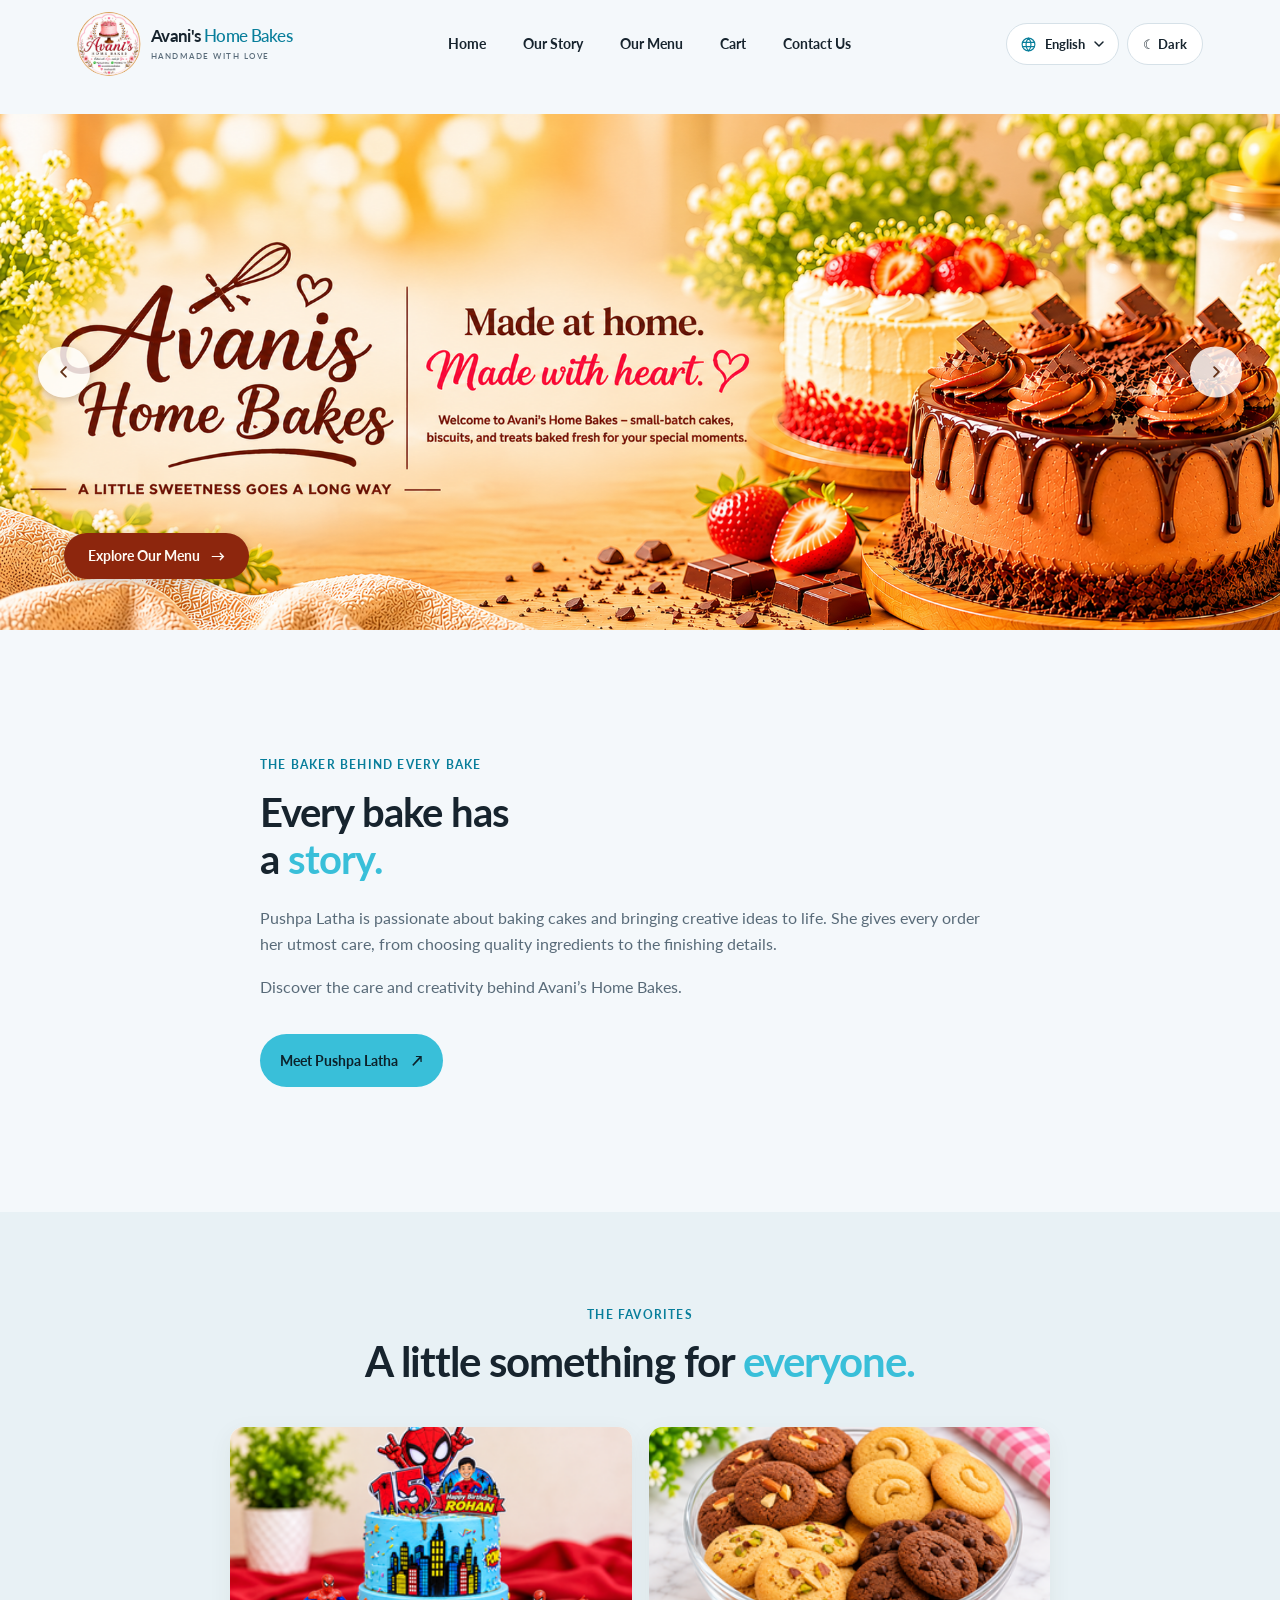
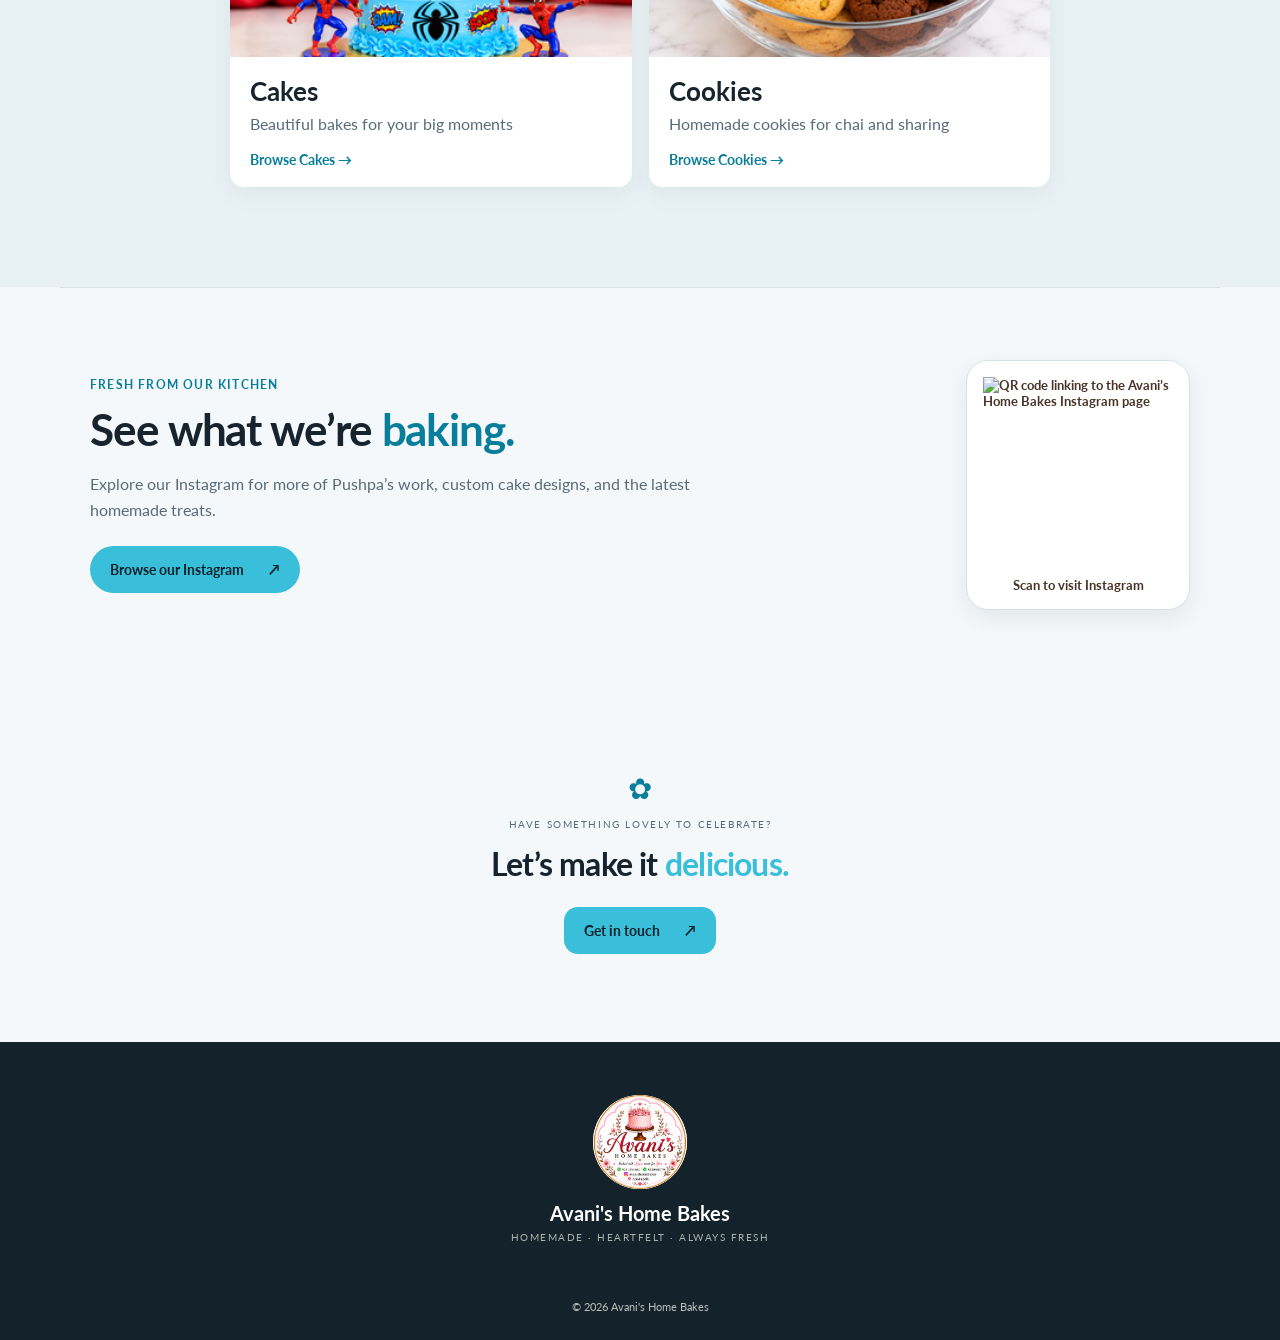
==== commit 337989dc: "PUSH" ====
--- a/index.html
+++ b/index.html
@@ -25,7 +25,7 @@
         "@context": "https://schema.org",
         "@type": "Bakery",
         "name": "Avani's Home Bakes",
-        "alternateName": ["Avanis Home Bakes", "Avani Home Bakes", "avanishomebakes"],
+        "alternateName": ["Avani's Home Bakes", "Avanis Home Bakes", "Avani Home Bakes", "avanishomebakes"],
         "description": "Homemade cakes, cupcakes, biscuits, and custom celebration bakes made with care.",
         "telephone": "+919251234562",
         "sameAs": ["https://www.instagram.com/avanishomebakes/"],
@@ -35,8 +35,8 @@
         }
       }
     </script>
-    <script type="module" crossorigin src="/assets/index-BTbO3EXc.js"></script>
-    <link rel="stylesheet" crossorigin href="/assets/index-DgaK1oaN.css">
+    <script type="module" crossorigin src="/assets/index-CIIV_wHE.js"></script>
+    <link rel="stylesheet" crossorigin href="/assets/index-DalxzZcA.css">
   </head>
   <body>
     <div id="root"></div>
--- a/assets/index-DalxzZcA.css
+++ b/assets/index-DalxzZcA.css
@@ -0,0 +1 @@
+:root{color:#34433c;font-synthesis:none;text-rendering:optimizelegibility;--paper:#faf8f2;--ink:#34433c;--muted:#7c837b;--mint:#60c9be;--mint-dark:#278f83;--rose:#da8f81;--line:#e5e1d7;--card:#fffdf8;--serif:"Lato",Georgia,serif;background:#faf8f2;font-family:Lato,sans-serif}:root[data-theme=dark]{--lightningcss-light: ;--lightningcss-dark:initial;color-scheme:dark;--paper:#202a25;--ink:#f1eee5;--muted:#b0b8ae;--mint:#55baae;--mint-dark:#83d5c9;--rose:#e6a799;--line:#46534b;--card:#29342e}*{box-sizing:border-box}html{scroll-behavior:smooth}body{background:var(--paper);color:var(--ink);margin:0}button,input,select{font:inherit;color:inherit}button{cursor:pointer}a{color:inherit;text-decoration:none}.app-shell{min-height:100vh}.site-header{border-bottom:1px solid var(--line);background:var(--paper);z-index:4;justify-content:space-between;align-items:center;height:88px;padding:0 max(50vw - 620px,6vw);display:flex;position:relative}.wordmark{text-align:left;font:500 19px var(--serif);letter-spacing:-.7px;background:0 0;border:0;padding:0 0 0 29px;line-height:1.1;position:relative}.wordmark b{color:var(--mint-dark);font-weight:500}.wordmark small{letter-spacing:2.1px;color:var(--muted);margin-top:6px;font:600 7px Lato,sans-serif;display:block}.site-header nav{align-items:center;gap:37px;display:flex}.nav-link{color:var(--muted);background:0 0;border:0;padding:10px 0;font-size:11px;font-weight:600;position:relative}.nav-link:after{content:"";background:var(--mint-dark);width:0;height:1px;transition:width .2s;position:absolute;bottom:3px;left:0}.nav-link:hover:after,.nav-link.active:after{width:100%}.nav-link.active{color:var(--ink)}.theme-toggle{border:1px solid var(--line);background:0 0;border-radius:30px;padding:10px 14px;font-size:10px;font-weight:700}.home-hero{color:#fff;height:min(720px,78vw);min-height:540px;max-height:760px;position:relative;overflow:hidden}.home-hero>img{object-fit:cover;object-position:center 52%;width:100%;height:100%;position:absolute;inset:0}.eyebrow{text-transform:uppercase;letter-spacing:.19em;color:var(--mint-dark);font-size:9px;font-weight:700;display:block}.page-intro h1 i,.home-story h2 i,.home-feature h2 i,.home-cta h2 i{font-weight:400}.button{background:var(--mint);color:#213e37;letter-spacing:.02em;border:0;align-items:center;gap:25px;padding:14px 19px;font-size:10px;font-weight:700;transition:transform .18s,filter .18s;display:inline-flex}.button:hover{filter:saturate(1.12);transform:translateY(-2px)}.button:disabled{opacity:.45;cursor:not-allowed;transform:none}.home-story{grid-template-columns:1fr .9fr;align-items:center;gap:10%;max-width:1160px;margin:auto;padding:125px 30px;display:grid}.story-copy h2,.page-intro h1,.home-story h2{font:500 clamp(44px,5vw,62px)/1.07 var(--serif);letter-spacing:-.045em;margin:14px 0 22px}.story-copy p,.contact-card p,.contact-note p{color:var(--muted);max-width:450px;font-size:12px;line-height:1.9}.text-button{border:0;border-bottom:1px solid var(--mint-dark);background:0 0;margin-top:13px;padding:0 0 9px;font-size:10px;font-weight:700}.text-button span{color:var(--mint-dark);margin-left:17px}.home-feature{text-align:center;background:#f0eee6;padding:95px 6vw 100px}.home-feature h2,.home-cta h2{font:500 clamp(38px,4.8vw,55px)/1.13 var(--serif);letter-spacing:-.04em;margin:13px 0 39px}.home-category-grid{text-align:left;grid-template-columns:repeat(3,1fr);gap:17px;max-width:1050px;margin:auto;display:grid}.home-category{background:var(--card);text-align:left;border:0;flex-direction:column;padding:0 0 19px;display:flex;overflow:hidden;box-shadow:0 7px 25px #403a2710}.home-category img{object-fit:cover;width:100%;height:230px;transition:transform .4s}.home-category:hover img{transform:scale(1.03)}.home-category>span{font:500 23px var(--serif);margin:18px 20px 5px}.home-category small{color:var(--muted);margin:0 20px;font-size:10px}.home-category b{color:var(--mint-dark);margin:16px 20px 0;font-size:9px}.home-cta{text-align:center;padding:88px 20px}.home-cta>span{color:var(--mint-dark);font-size:29px}.home-cta>p{text-transform:uppercase;letter-spacing:.16em;color:var(--muted);font-size:10px}.home-cta h2{margin:12px 0 23px}.inner-page{max-width:1120px;min-height:68vh;margin:auto;padding:86px 28px 120px}.page-intro{text-align:center;max-width:660px;margin:0 auto 55px}.page-intro h1{margin:14px 0;font-size:clamp(48px,6vw,72px)}.page-intro p{color:var(--muted);max-width:500px;margin:0 auto;font-size:12px;line-height:1.8}.menu-toolbar{border-bottom:1px solid var(--line);justify-content:space-between;align-items:center;margin-bottom:5px;padding-bottom:19px;display:flex}.category-tabs{flex-wrap:wrap;gap:8px;display:flex}.category-tabs button{color:var(--muted);background:0 0;border:0;padding:9px 13px;font-size:10px}.menu-products{display:grid}.product-category{text-transform:uppercase;letter-spacing:.16em;color:var(--mint-dark);font-size:8px;font-weight:700}.menu-product h2{font:500 18px var(--serif);margin:5px 0}.menu-product p{color:var(--muted);margin:0;font-size:10px;line-height:1.6}.password-card{background:var(--card);border:1px solid var(--line);text-align:center;width:min(100%,390px);margin:55px auto 0;padding:32px}.lock-icon{color:var(--mint-dark);font-size:26px}.password-card h2,.billing-head h2,.invoice-card h2{font:500 28px var(--serif);margin:9px 0}.password-card>p{color:var(--muted);font-size:10px;line-height:1.7}.password-card label,.invoice-card label,.password-card input,.invoice-card input,.billing-head select{border:1px solid var(--line);background:var(--paper);outline-color:var(--mint);width:100%;padding:12px;font-size:11px}.password-card .button{justify-content:center;width:100%;margin-top:7px}.password-card .error-text{color:#c54e46}.billing-page .password-card{margin-top:0}.billing-layout{grid-template-columns:1fr .9fr;align-items:start;gap:35px;display:grid}.billing-picker,.invoice-card{background:var(--card);border:1px solid var(--line);padding:24px}.billing-head{justify-content:space-between;align-items:center;margin-bottom:15px;display:flex}.billing-head h2{margin:8px 0 0}.billing-head select{width:auto;padding:8px;font-size:10px}.bill-product{border-bottom:1px solid var(--line);justify-content:space-between;align-items:center;padding:13px 0;display:flex}.bill-product>div{gap:5px;display:grid}.bill-product b{font:500 16px var(--serif)}.bill-product small{color:var(--muted);font-size:10px}.bill-product>button{border:1px solid var(--mint-dark);width:32px;height:32px;color:var(--mint-dark);background:0 0;font-size:18px}.invoice-card{position:sticky;top:18px}.invoice-card h2{font-size:33px}.invoice-card label{margin:14px 0 22px}.invoice-columns,.invoice-row{grid-template-columns:1fr 44px 85px;align-items:center;gap:9px;display:grid}.invoice-columns{color:var(--muted);letter-spacing:.1em;border-bottom:1px solid var(--line);padding:10px 0;font-size:8px}.invoice-columns span:last-child{text-align:right}.invoice-row{border-bottom:1px solid var(--line);padding:14px 0}.invoice-row>span{font-size:10px;font-weight:600}.invoice-row small{color:var(--muted);margin-top:4px;font-size:9px;font-weight:400;display:block}.invoice-row input{text-align:center;width:44px;padding:7px}.invoice-row>b{text-align:right;font-size:10px}.invoice-row>button{background:var(--paper);color:var(--rose);border:0;font-size:17px;position:absolute;transform:translate(-15px)}.empty-cart{color:var(--muted);padding:15px 0;font-size:10px}.invoice-total{border-top:1px solid var(--ink);justify-content:space-between;align-items:center;margin-top:20px;padding:17px 0;font-size:12px;display:flex}.pdf-button{justify-content:space-between;width:100%}.pdf-note{color:var(--muted);font-size:9px;line-height:1.6}.contact-page{padding-bottom:140px}.contact-page .page-intro{margin-bottom:67px}.contact-grid{grid-template-columns:1fr 1fr;gap:20px;display:grid}.contact-card{background:var(--card);border:1px solid var(--line);padding:39px}.contact-icon{color:var(--mint-dark);margin-bottom:30px;font-size:25px;display:block}.contact-card h2,.contact-note h2{font:500 30px var(--serif);margin:9px 0}.contact-link{border-bottom:1px solid var(--mint-dark);margin-top:13px;padding-bottom:8px;font-size:12px;font-weight:700;display:inline-block}.contact-link span{color:var(--mint-dark);margin-left:12px}.contact-note{background:#e8eee5;align-items:center;gap:25px;margin-top:24px;padding:28px 32px;display:flex}.contact-note>span{color:var(--mint-dark);font-size:36px}.contact-note>div{flex:1}.contact-note h2{font-size:24px}.contact-note p{margin:7px 0 0;font-size:10px}.site-footer{color:#fff;text-align:center;background:#29362f;padding:53px 20px 24px}.site-footer>span{color:var(--mint);font-size:23px}.site-footer>b{font:500 22px var(--serif);margin-top:10px;display:block}.site-footer>small{color:#aab5ad;letter-spacing:2px;margin-top:6px;font-size:7px;display:block}.site-footer>p{color:#b9c1bb;border-top:1px solid #566159;max-width:1120px;margin:39px auto 0;padding-top:16px;font-size:8px}.theme-toggle:focus-visible,button:focus-visible,a:focus-visible,input:focus-visible,select:focus-visible{outline:2px solid var(--mint-dark);outline-offset:3px}:root[data-theme=dark] .home-feature,:root[data-theme=dark] .contact-note{background:#2b3931}:root[data-theme=dark] .home-category{background:var(--card)}:root[data-theme=dark] .home-category small,:root[data-theme=dark] .contact-note p{color:#c2cbc1}@media (width<=760px){.site-header{height:75px;padding:0 20px}.site-header nav{gap:15px}.nav-link{font-size:9px}.wordmark{padding-left:25px;font-size:16px}.theme-toggle{padding:9px;font-size:9px}.home-hero{height:75svh;min-height:590px}.home-story{gap:6%;padding-top:80px;padding-bottom:85px}.billing-layout{grid-template-columns:1fr}.invoice-card{position:static}}@media (width<=560px){.site-header{flex-wrap:wrap;gap:8px;height:auto;min-height:78px;padding:12px 18px}.site-header nav{order:3;justify-content:space-between;gap:4px;width:100%;padding:6px 0 2px}.nav-link{padding:7px 0;font-size:9px}.theme-toggle{margin-left:auto}.home-hero{height:690px;min-height:560px;max-height:calc(100svh - 78px)}.home-hero>img{object-position:60% center}.home-story{grid-template-columns:1fr;gap:35px;padding:70px 22px}.story-copy h2,.home-story h2{font-size:49px}.home-feature{padding:70px 20px}.home-feature h2{margin-bottom:26px;font-size:39px}.home-category-grid{grid-template-columns:1fr;gap:13px}.home-category{grid-template-rows:auto auto auto;grid-template-columns:115px 1fr;align-items:center;min-height:125px;padding:0 13px 0 0;display:grid}.home-category img{grid-row:1/4;width:115px;height:125px}.home-category>span{margin:0 14px;font-size:19px}.home-category small{margin:4px 14px 0}.home-category b{margin:8px 14px 0}.home-cta{padding:66px 20px}.home-cta h2{font-size:39px}.inner-page{padding:66px 19px 85px}.page-intro{margin-bottom:37px}.page-intro h1{font-size:53px}.menu-toolbar{flex-direction:column;align-items:flex-start;gap:14px}.category-tabs{gap:3px}.category-tabs button{padding:8px 10px}.menu-product h2{font-size:17px}.billing-picker,.invoice-card{padding:17px}.billing-head{align-items:flex-end}.bill-product b{font-size:15px}.contact-grid{grid-template-columns:1fr;gap:13px}.contact-card{padding:28px}.contact-icon{margin-bottom:20px}.contact-note{flex-wrap:wrap;padding:23px}.contact-note>div{flex:75%}.contact-note .button{justify-content:space-between;width:100%}.contact-note h2{font-size:21px}.password-card{padding:24px}.invoice-row{grid-template-columns:1fr 40px 74px;gap:5px}.invoice-row>button{transform:translate(-12px)}}:root{--serif:"Lato",Arial,sans-serif;font-family:Lato,Arial,sans-serif}body,button,input,select{font-family:Lato,Arial,sans-serif}h1,h2,h3,.page-intro h1,.story-copy h2,.home-feature h2,.home-cta h2,.menu-product h2,.password-card h2,.billing-head h2,.invoice-card h2,.contact-card h2,.contact-note h2{letter-spacing:-.025em;font-weight:700}.page-intro h1 i,.home-story h2 i,.home-feature h2 i,.home-cta h2 i{color:#d2a044;font-style:normal;font-weight:700}.page-intro h1{color:#9c711f;margin:12px 0;font-size:clamp(34px,4vw,42px);line-height:1.2}.page-intro p{font-size:14px;line-height:1.65}.home-story h2{font-size:40px;line-height:1.18}.story-copy p,.contact-card p,.contact-note p{font-size:14px;line-height:1.7}.home-feature h2,.home-cta h2{font-size:32px;line-height:1.25}.home-category>span{font-size:20px;font-weight:700}.home-category small{font-size:12px}.menu-product h2{letter-spacing:-.01em;font-size:18px}.password-card h2,.billing-head h2,.contact-card h2{letter-spacing:-.01em;font-size:23px}.contact-note h2{letter-spacing:-.01em;font-size:22px}.wordmark{letter-spacing:-.04em;font-family:Lato,Arial,sans-serif;font-weight:700}.wordmark small,.button,.theme-toggle,.footer-bottom{letter-spacing:.08em}.button{font-size:11px}.site-footer>b{font-family:Lato,Arial,sans-serif;font-size:20px;font-weight:700}@media (width<=560px){.page-intro h1,.home-story h2{font-size:36px}.home-feature h2,.home-cta h2{font-size:29px}.story-copy p,.contact-card p,.contact-note p{font-size:13px}.home-category small{font-size:11px}}:root{--muted:#626a63}.site-header nav .nav-link{color:var(--ink);font-size:18px;font-weight:700}.theme-toggle{letter-spacing:0;padding:11px 15px;font-size:13px}.eyebrow{letter-spacing:.1em;font-size:12px}.button{letter-spacing:0;padding:15px 20px;font-size:14px}.nav-link,.category-tabs button,.billing-head select,.theme-toggle{line-height:1.4}.category-tabs button{color:var(--ink);padding:10px 14px;font-size:14px}.home-category b,.product-category{font-size:12px}.story-copy p,.contact-card p,.contact-note p,.page-intro p{font-size:16px;line-height:1.65}.home-category small{color:var(--muted);font-size:14px;line-height:1.5}.menu-product h2,.bill-product b{font-size:19px}.menu-product p{font-size:14px;line-height:1.55}.password-card>p,.password-card label,.invoice-card label{font-size:14px;line-height:1.5}.password-card input,.invoice-card input,.billing-head select{padding:13px;font-size:14px}.billing-head select{font-size:13px}.bill-product small,.invoice-row small{font-size:12px}.invoice-columns{font-size:11px}.invoice-row>span,.invoice-row>b{font-size:13px}.invoice-row input,.invoice-total{font-size:14px}.invoice-total strong{font-size:20px}.empty-cart,.pdf-note{font-size:13px;line-height:1.6}.contact-link{font-size:15px}.site-footer>small{letter-spacing:1.5px;font-size:10px}.site-footer>p{font-size:11px}@media (width<=760px){.site-header nav .nav-link{font-size:14px}.site-header nav{gap:13px}.story-copy p,.contact-card p,.contact-note p,.page-intro p{font-size:15px}}@media (width<=560px){.site-header nav .nav-link{font-size:13px}.site-header nav,.category-tabs{gap:5px}.category-tabs button{padding:9px 11px;font-size:13px}.story-copy p,.contact-card p,.contact-note p,.page-intro p{font-size:14px}.home-category small{font-size:13px}.menu-product h2,.bill-product b{font-size:18px}}.contact-page .page-intro{max-width:760px;margin-bottom:48px}.contact-page .page-intro p{max-width:650px}.contact-grid{grid-template-columns:repeat(3,minmax(0,1fr));align-items:stretch;gap:20px}.contact-card{text-align:center;background:var(--card);border:1px solid var(--line);border-radius:26px;flex-direction:column;align-items:center;min-width:0;padding:30px 22px 25px;display:flex;box-shadow:0 10px 28px #27392f0f}.contact-card-head{flex-direction:column;align-items:center;gap:13px;display:flex}.contact-icon{width:54px;height:54px;color:var(--mint-dark);background:#60c9be29;border-radius:50%;place-items:center;margin:0;display:grid}.contact-icon svg{width:25px;height:25px}.contact-whatsapp .contact-icon{color:#319555;background:#58b57026}.contact-whatsapp .contact-icon svg{fill:currentColor;stroke-width:1.2px}.contact-instagram .contact-icon{color:#fff;background:linear-gradient(135deg,#feda75 0%,#fa7e1e 28%,#d62976 62%,#4f5bd5 100%)}.contact-card h2{margin:18px 0 8px;font-size:21px;line-height:1.25}.contact-card p{max-width:290px;min-height:68px;margin:0 auto 10px;font-size:14px;line-height:1.6}.contact-card .contact-link{color:var(--mint-dark);overflow-wrap:anywhere;margin:0 0 17px;padding:0 0 7px;font-size:14px;font-weight:700;line-height:1.4}.contact-card .contact-link span{margin-left:8px}.contact-qr{flex-direction:column;align-items:center;gap:10px;margin-top:auto;padding-top:4px;display:flex}.contact-qr img{border:1px solid var(--line);image-rendering:auto;background:#fff;width:156px;height:156px;padding:7px;display:block}.contact-qr span{letter-spacing:.13em;color:var(--muted);font-size:10px;font-weight:800}.contact-share{border:1px solid var(--line);min-width:118px;color:var(--ink);background:0 0;justify-content:center;align-items:center;gap:9px;margin-top:18px;padding:10px 16px;font:700 13px Lato,Arial,sans-serif;transition:background .18s,border-color .18s;display:inline-flex}.contact-share:hover{border-color:var(--mint-dark);background:#60c9be24}.contact-share svg{fill:none;stroke:currentColor;stroke-width:1.7px;stroke-linecap:round;stroke-linejoin:round;width:16px;height:16px}:root[data-theme=dark] .contact-card{box-shadow:0 10px 28px #00000029}@media (width<=760px){.contact-grid{grid-template-columns:repeat(2,minmax(0,1fr))}.contact-card{padding:25px 17px}.contact-card p{min-height:82px}}@media (width<=560px){.contact-grid{grid-template-columns:1fr}.contact-card{padding:28px 22px}.contact-card p{max-width:340px;min-height:0}.contact-qr img{width:170px;height:170px}}.wordmark{text-align:left;letter-spacing:-.035em;align-items:center;gap:10px;padding:0;font-size:17px;display:flex}button,.button,.theme-toggle{border-radius:7px}.wordmark>span{display:block}.brand-logo{object-fit:contain;background:#fff;border-radius:50%;width:64px;height:64px;display:block}.password-card input{border-radius:14px}.wordmark small{letter-spacing:1.5px;margin-top:5px;font-size:8px}.site-footer>img{object-fit:contain;background:#fff;border-radius:50%;width:94px;height:94px;margin:0 auto 12px;display:block}.visiting-card-section{background:var(--card);border:1px solid var(--line);grid-template-columns:.75fr 1.4fr;align-items:center;gap:35px;margin-top:64px;padding:28px;display:grid;box-shadow:0 10px 30px #27392f0f}.visiting-card-copy h2{margin:12px 0 8px;font-size:28px}.visiting-card-copy p{color:var(--muted);max-width:340px;margin:0 0 22px;font-size:15px;line-height:1.65}.visiting-download{gap:10px}.visiting-download svg{fill:none;stroke:currentColor;stroke-width:1.8px;stroke-linecap:round;stroke-linejoin:round;width:17px;height:17px}.visiting-card-preview{border:1px solid var(--line);background:#fff;padding:8px;transition:transform .18s,box-shadow .18s;display:block}.visiting-card-preview:hover{transform:translateY(-2px);box-shadow:0 10px 22px #27392f1f}.visiting-card-preview img{aspect-ratio:3/2;object-fit:contain;width:100%;height:auto;display:block}:root[data-theme=dark] .visiting-card-section{box-shadow:0 10px 30px #0000002e}@media (width<=760px){.wordmark{font-size:15px}.brand-logo{width:58px;height:58px}.visiting-card-section{grid-template-columns:1fr;gap:22px}.visiting-card-copy p{max-width:560px}}@media (width<=560px){.brand-logo{width:51px;height:51px}.wordmark{gap:7px;font-size:13px}.wordmark small{letter-spacing:1.1px;font-size:7px}.visiting-card-section{margin-top:44px;padding:19px}.visiting-card-copy h2{font-size:24px}.visiting-card-preview{padding:5px}}:root{--paper:#f4f8fb;--ink:#17242e;--muted:#596b79;--mint:#39bfd9;--mint-dark:#087e9b;--rose:#d9788c;--line:#d6e1e8;--card:#fff;--soft:#e8f1f5;--footer-bg:#14222c}:root[data-theme=dark]{--lightningcss-light: ;--lightningcss-dark:initial;color-scheme:dark;--paper:#0d1218;--ink:#edf3f7;--muted:#a5b2bd;--mint:#42c9e8;--mint-dark:#64d5ef;--rose:#f095a6;--line:#2a3741;--card:#151d25;--soft:#111820;--footer-bg:#080d12}body{background:var(--paper);color:var(--ink)}.site-header{background:var(--paper);border-color:var(--line)}.home-feature{background:var(--soft);color:var(--ink)}.site-footer{background:var(--footer-bg)}.page-intro h1{color:var(--ink)}.page-intro h1 i,.home-story h2 i,.home-feature h2 i,.home-cta h2 i{color:var(--mint)}.eyebrow{color:var(--mint-dark)}.button{background:var(--mint);color:#0c222b}.button:hover{filter:brightness(1.06)saturate(1.08)}.theme-toggle{color:var(--ink);border-color:var(--line);background:var(--card)}.theme-toggle:hover{background:var(--soft)}.nav-link.active,.nav-link:hover{color:var(--mint-dark)}.nav-link:after{background:var(--mint)}.wordmark b{color:var(--mint-dark)}.text-button{border-color:var(--mint-dark);color:var(--ink)}.text-button span,.contact-card .contact-link{color:var(--mint-dark)}.contact-card{background:var(--card);border-color:var(--line)}.contact-icon{background:color-mix(in srgb,var(--mint) 18%,transparent);color:var(--mint-dark)}.contact-qr img{border:2px solid var(--mint-dark);border-radius:14px;box-shadow:0 6px 18px #14324114}.visiting-card-section{background:var(--card);border-color:var(--line);border-radius:18px}.visiting-card-preview{border:2px solid var(--mint-dark);background:#fff;border-radius:15px;overflow:hidden}.visiting-card-preview img{border-radius:9px}.contact-share{border-color:var(--line);color:var(--ink);border-radius:14px}.contact-share:hover{background:color-mix(in srgb,var(--mint) 14%,var(--card));border-color:var(--mint-dark)}.category-tabs button{border-radius:999px}.category-tabs button.selected{background:var(--ink);color:var(--paper)}.bill-product>button{border-color:var(--mint-dark);color:var(--mint-dark);border-radius:50%}.password-card,.billing-picker,.invoice-card{background:var(--card);border-color:var(--line)}.site-footer>p{border-color:var(--line)}button,.button{border-radius:14px}.theme-toggle{border-radius:999px}.visiting-download{border-radius:14px}@media (width<=560px){.button{border-radius:14px}.category-tabs button{border-radius:999px}}.menu-products{grid-template-columns:repeat(3,minmax(0,1fr));align-items:stretch;gap:20px}.menu-product{border:1px solid var(--line);background:var(--card);border-radius:16px;flex-direction:column;align-items:stretch;min-width:0;padding:0;display:flex;position:relative;overflow:hidden;box-shadow:0 8px 22px #1428370f}.menu-product-photo-wrap{aspect-ratio:4/3;background:var(--soft);display:block;position:relative;overflow:hidden}.menu-product-photo{object-fit:cover;width:100%;height:100%;transition:transform .35s;display:block}.menu-product-photo-wrap:hover .menu-product-photo{transform:scale(1.04)}.menu-product-body{flex-direction:column;flex:1;align-items:flex-start;padding:17px 17px 15px;display:flex}.menu-product-body h2{margin:7px 0;font-size:18px;line-height:1.3}.menu-product-body p{color:var(--muted);margin:0 0 14px;font-size:13px;line-height:1.55}.product-sizes{width:100%;margin:2px 0 12px}.product-sizes>span{color:var(--muted);margin-bottom:7px;font-size:12px;font-weight:700;display:block}.product-sizes ul{flex-wrap:wrap;gap:6px;margin:0;padding:0;list-style:none;display:flex}.product-sizes li{border:1px solid var(--line);background:color-mix(in srgb,var(--mint) 12%,var(--card));color:var(--ink);border-radius:999px;padding:5px 10px;font-size:12px;font-weight:700}.menu-product-foot{border-top:1px solid var(--line);justify-content:space-between;align-items:center;gap:10px;width:100%;margin-top:auto;padding-top:11px;display:flex}.menu-product-foot strong{color:var(--ink);font-size:13px}.inline-price-label{color:var(--muted);gap:5px;margin-top:6px;font-size:10px;font-weight:700;display:grid}.inline-price-label input{width:105px;padding:7px 8px;font-size:12px}.invoice-row:has(.inline-price-label){align-items:start}.menu-page .menu-toolbar{border-bottom:0}@media (width<=900px){.menu-products{grid-template-columns:repeat(2,minmax(0,1fr));gap:16px}}@media (width<=560px){.menu-products{grid-template-columns:1fr;gap:14px}.menu-product-photo-wrap{aspect-ratio:1.35}.menu-product-body{padding:16px}.menu-product-body h2{font-size:19px}.menu-product-body p{font-size:14px}.inline-price-label input{width:100px}.home-feature .home-category-grid{grid-template-columns:1fr}}.home-feature .home-category-grid{grid-template-columns:repeat(2,minmax(0,1fr));max-width:820px;margin:0 auto}.story-page .page-intro{max-width:760px;margin-bottom:48px}.story-main-heading{text-align:center;letter-spacing:-.03em;color:var(--ink);margin:0 0 30px;font:700 clamp(30px,4vw,44px)/1.2 Lato,Arial,sans-serif}.story-intro-grid{display:block}.story-feature-photo{float:right;width:43%;max-width:440px;margin:0 0 22px 40px}.story-feature-photo img{aspect-ratio:4/4.2;object-fit:cover;border:1px solid var(--line);border-radius:18px;width:100%;display:block}.story-intro-copy h2,.story-values-heading h2,.story-cta h2{letter-spacing:-.03em;margin:13px 0 20px;font:700 clamp(34px,4.2vw,48px)/1.15 Lato,Arial,sans-serif}.story-intro-copy h2 i,.story-values-heading h2 i{color:var(--mint-dark);font-style:normal}.story-intro-copy p{color:var(--muted);margin:0 0 15px;font-size:16px;line-height:1.75}.story-intro-copy .story-signoff{color:var(--ink);margin-top:24px;line-height:1.9}.story-signoff strong{font-size:18px}.story-intro-copy .button{margin-top:10px}.story-values{border-top:1px solid var(--line);grid-template-columns:.75fr 1.25fr;gap:45px;margin-top:95px;padding-top:46px;display:grid}.story-value-grid{grid-template-columns:1fr 1fr;gap:14px;display:grid}.story-value-grid article{background:var(--card);border:1px solid var(--line);border-radius:14px;padding:20px}.story-value-grid article>span{letter-spacing:.12em;color:var(--mint-dark);font-size:11px;font-weight:800}.story-value-grid h3{margin:10px 0 7px;font-size:17px;line-height:1.3}.story-value-grid p{color:var(--muted);margin:0;font-size:13px;line-height:1.6}.story-cta{text-align:center;background:var(--soft);border:1px solid var(--line);border-radius:18px;margin-top:76px;padding:48px 25px}.story-cta h2{margin:12px 0 8px;font-size:32px}.story-cta p{max-width:600px;color:var(--muted);margin:0 auto 22px;font-size:15px;line-height:1.65}@media (width<=760px){.story-feature-photo{width:43%;margin-left:24px}.story-values{grid-template-columns:1fr;gap:22px;margin-top:68px;padding-top:34px}}@media (width<=560px){.story-page .page-intro{margin-bottom:33px}.story-main-heading{margin-bottom:22px;font-size:30px}.story-feature-photo{float:none;width:100%;max-width:none;margin:0 0 24px}.story-feature-photo img{aspect-ratio:1.35;max-height:460px}.story-intro-copy p{font-size:15px}.story-value-grid{grid-template-columns:1fr}.story-cta{margin-top:53px;padding:35px 19px}.story-cta h2{font-size:27px}.story-cta p{font-size:14px}}.site-header{z-index:20;border-bottom:0;position:sticky;top:0}.site-header nav .nav-link{font-size:14px}.eyebrow,.product-category,.scan-label{font-size:12px}button,.button{font-size:14px}p,.page-intro,.story-copy,.contact-card p{font-size:16px;line-height:1.65}label{font-size:14px}input,select,textarea{font-size:15px}footer,.site-footer{font-size:12px}.home-hero{aspect-ratio:auto;background:0 0;height:auto;min-height:0;max-height:none;margin-top:clamp(16px,2vw,30px);position:relative}.hero-slides{grid-template-columns:minmax(0,1fr);width:100%;display:grid;position:relative}.hero-slides picture{opacity:0;pointer-events:none;grid-area:1/1;width:100%;transition:opacity .85s ease-in-out;display:block;position:relative}.hero-slides picture.active{opacity:1}.hero-slides picture img{object-fit:contain;object-position:center;width:100%;height:auto;display:block}.home-story.home-story-text-only{grid-template-columns:minmax(0,760px);justify-content:center;gap:0}.home-story-text-only .story-copy{width:100%;max-width:760px;margin:0 auto}.home-story-text-only .story-copy p{max-width:720px}.home-story-text-only .story-meet-button{border-radius:999px;align-items:center;gap:14px;min-height:48px;margin-top:18px;display:inline-flex}.home-instagram{border-top:1px solid var(--line);grid-template-columns:minmax(0,1fr) auto;align-items:center;gap:clamp(28px,7vw,88px);max-width:1160px;margin:0 auto;padding:72px 30px;display:grid}.home-instagram-copy h2{color:var(--ink);margin:12px 0 16px;font-size:clamp(30px,4vw,44px);line-height:1.15}.home-instagram-copy h2 i{color:var(--mint-dark);font-style:normal}.home-instagram-copy p{max-width:610px;color:var(--muted);margin:0 0 22px;font-size:16px;line-height:1.65}.home-instagram-link{border-radius:999px}.home-instagram-qr{border:1px solid var(--line);color:#493328;background:#fff;border-radius:22px;justify-items:center;gap:10px;padding:16px;font-size:13px;font-weight:700;display:grid;box-shadow:0 8px 24px #31231914}.home-instagram-qr img{aspect-ratio:1;width:clamp(130px,16vw,190px);display:block}.story-feature-photo img{aspect-ratio:4/5;object-fit:cover;object-position:center;border:1px solid var(--line);border-radius:18px;width:100%;height:auto}.story-values-heading h2{font-size:40px}.story-page .eyebrow,.story-page .story-value-grid article>span{font-size:13px}.story-page .story-intro-copy p,.story-page .story-value-grid p,.story-page .story-cta p{font-size:15px}.story-page .story-value-grid h3{font-size:20px}.story-page .story-cta h2{font-size:34px}.story-page .button{font-size:14px}.story-value-grid article>span{font-size:13px}.story-value-grid h3{font-size:20px}.story-value-grid p{font-size:15px;line-height:1.65}.home-feature h2{font-size:clamp(36px,4vw,42px)}.home-category>span{font-size:26px}.home-category small{font-size:16px;line-height:1.45}.home-category b{font-size:14px}@media (width<=700px){.home-instagram{grid-template-columns:1fr;justify-items:start;gap:25px;padding:58px 22px}.home-instagram-copy p{font-size:15px}.home-instagram-qr{justify-self:center}.home-feature h2{font-size:clamp(30px,8vw,36px)}.home-category{grid-template-columns:125px 1fr;min-height:150px}.home-category img{width:125px;height:150px}.home-category>span{font-size:22px}.home-category small{font-size:14px}.home-category b{font-size:13px}.story-values-heading h2{font-size:34px}.story-value-grid h3{font-size:19px}.story-value-grid p{font-size:15px}}@media (prefers-reduced-motion:reduce){.hero-slides picture{transition:none}}.home-hero .hero-menu-button{z-index:3;color:#fffaf4;white-space:nowrap;cursor:pointer;background:#8d260d;border:0;border-radius:999px;justify-content:center;align-items:center;gap:11px;min-height:46px;padding:0 24px;font-family:Lato,sans-serif;font-size:clamp(14px,1.05vw,17px);font-weight:700;line-height:1;transition:background-color .16s,transform .16s;display:inline-flex;position:absolute;bottom:clamp(18px,4vw,56px);left:clamp(18px,5vw,80px);box-shadow:0 3px 12px #461f0e3d}.home-hero .hero-menu-button:hover{background:#74200d;transform:translateY(-2px)}@media (aspect-ratio<=1){.home-hero .hero-menu-button{gap:8px;min-height:42px;padding:0 17px;font-size:14px}}.home-hero .hero-menu-button:focus-visible{outline-offset:2px;outline:3px solid #7b230c}.hero-slider-controls{z-index:4;pointer-events:none;justify-content:space-between;align-items:center;padding:0 clamp(12px,3vw,44px);display:flex;position:absolute;inset:50% 0 auto;transform:translateY(-50%)}.hero-slider-controls button{cursor:pointer;pointer-events:auto;border:0}.slider-arrow{color:#633319;background:#ffffffd1;border-radius:50%;justify-content:center;align-items:center;width:clamp(36px,4vw,52px);height:clamp(36px,4vw,52px);padding:0;font-family:Arial,sans-serif;font-size:clamp(26px,3vw,38px);line-height:1;transition:background-color .16s,transform .16s;display:flex;box-shadow:0 2px 9px #341d0f3d}.slider-arrow:hover{background:#fff;transform:scale(1.07)}.slider-arrow svg{fill:none;stroke:currentColor;stroke-width:2.4px;stroke-linecap:round;stroke-linejoin:round;width:19px;height:19px;display:block}.hero-slider-controls button:focus-visible{outline:2px solid var(--mint-dark);outline-offset:3px}.header-tools{align-items:center;gap:8px;display:flex}.language-picker{z-index:10;position:relative}.language-trigger{border:1px solid var(--line);background:var(--card);min-height:42px;color:var(--ink);white-space:nowrap;border-radius:999px;justify-content:center;align-items:center;gap:8px;padding:9px 13px;font-size:13px;font-weight:700;transition:border-color .18s,background .18s,box-shadow .18s;display:inline-flex}.language-trigger:hover,.language-trigger[aria-expanded=true]{border-color:var(--mint-dark);box-shadow:0 5px 18px #27392f14}.language-trigger>svg:first-child{fill:none;stroke:currentColor;stroke-width:1.6px;stroke-linecap:round;stroke-linejoin:round;width:17px;height:17px;color:var(--mint-dark)}.language-trigger .language-chevron{fill:none;stroke:currentColor;stroke-width:1.5px;stroke-linecap:round;stroke-linejoin:round;width:12px;height:12px;transition:transform .18s}.language-trigger[aria-expanded=true] .language-chevron{transform:rotate(180deg)}.language-menu{border:1px solid var(--line);background:var(--card);border-radius:18px;min-width:158px;padding:6px;animation:.14s ease-out language-menu-in;position:absolute;top:calc(100% + 9px);right:0;box-shadow:0 14px 34px #1c2b2329}.language-option{width:100%;min-height:42px;color:var(--ink);text-align:start;background:0 0;border:0;border-radius:12px;justify-content:space-between;align-items:center;padding:9px 12px;font-size:14px;transition:background .15s,color .15s;display:flex}.language-option:hover,.language-option[aria-selected=true]{background:color-mix(in srgb,var(--mint) 16%,var(--card))}.language-option[aria-selected=true]{font-weight:700}.language-check{color:var(--mint-dark);font-size:15px}.site-footer>p{border-top:0}.language-trigger:focus-visible,.language-option:focus-visible{outline:2px solid var(--mint-dark);outline-offset:2px}@keyframes language-menu-in{0%{opacity:0;transform:translateY(-4px)}to{opacity:1;transform:translateY(0)}}.sr-only{clip:rect(0,0,0,0);white-space:nowrap;border:0;width:1px;height:1px;margin:-1px;padding:0;position:absolute;overflow:hidden}:lang(hi) body,:lang(hi) body *{font-family:Noto Sans Devanagari,Lato,sans-serif}:lang(te) body,:lang(te) body *{font-family:Noto Sans Telugu,Lato,sans-serif}@media (width<=560px){.header-tools{margin-left:auto}.header-tools .theme-toggle{margin-left:0}.language-trigger{gap:6px;min-height:38px;padding:7px 10px;font-size:12px}.language-menu{min-width:145px}}
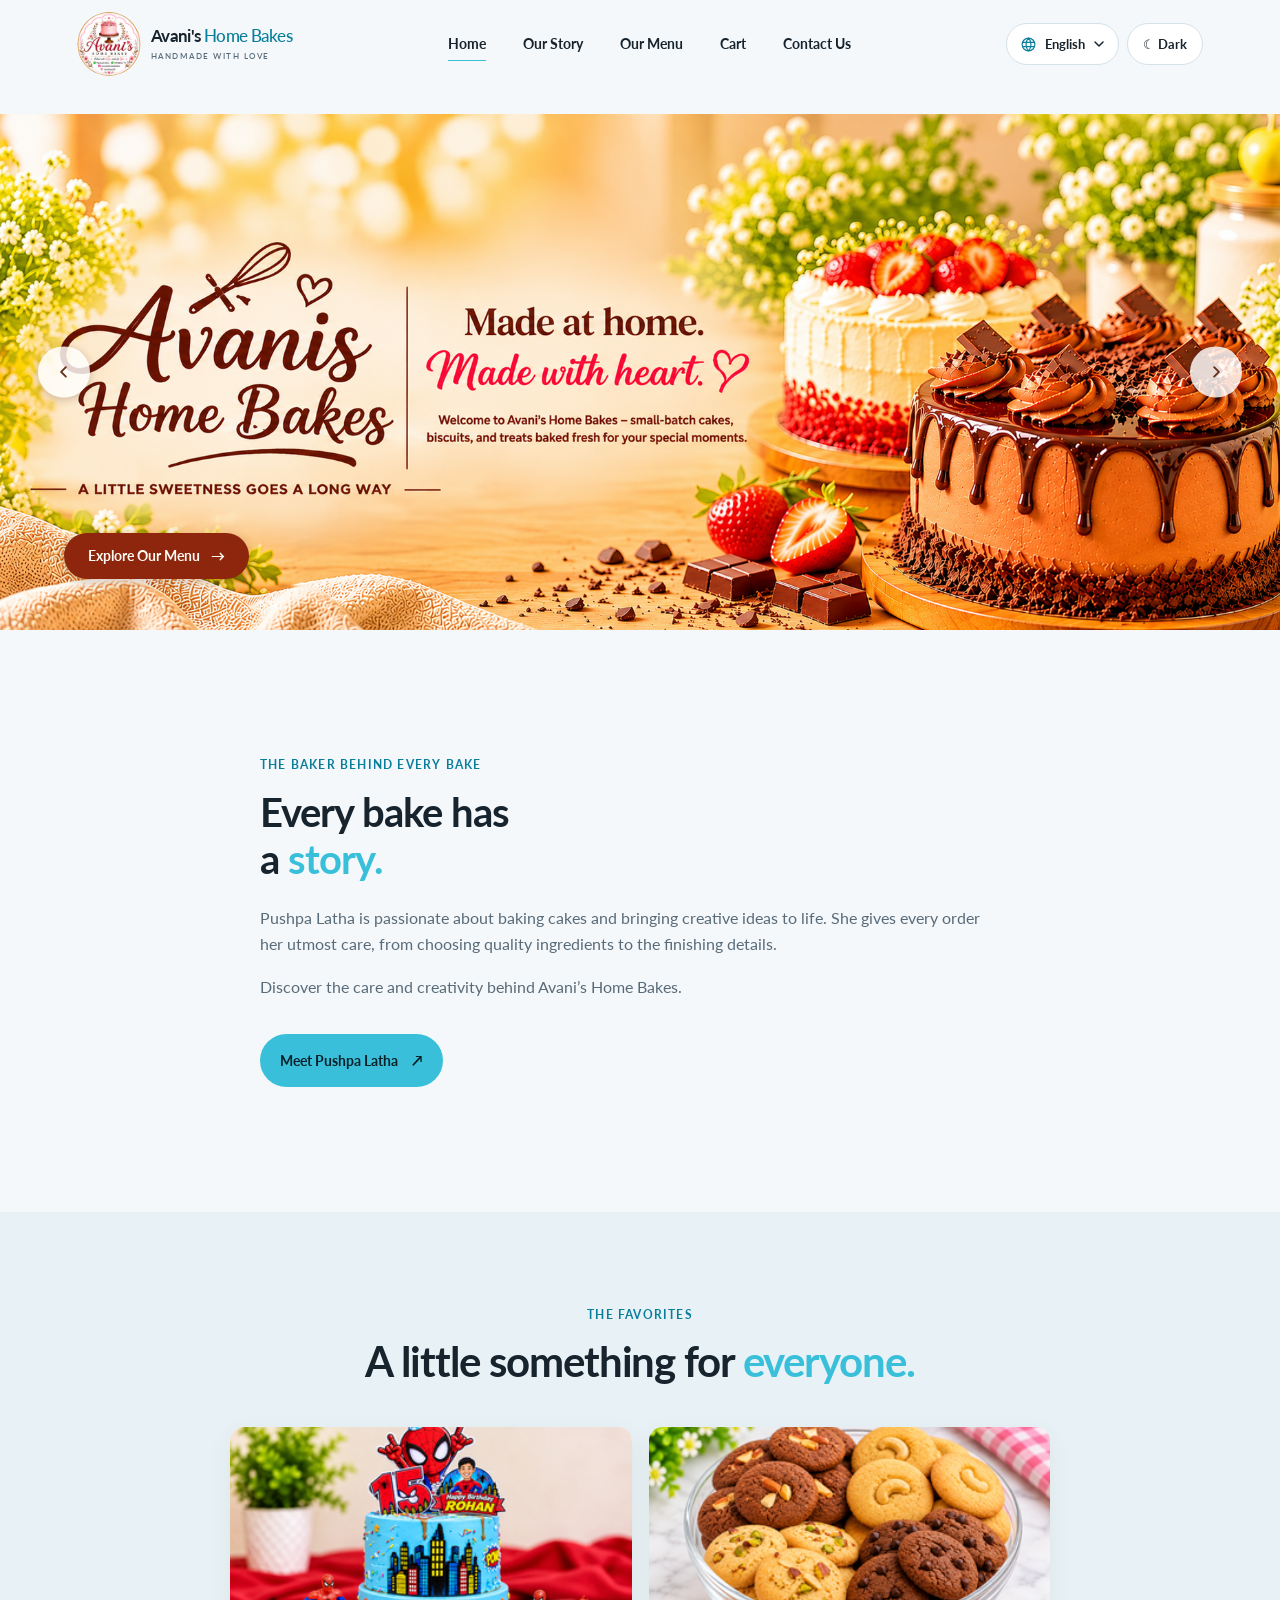
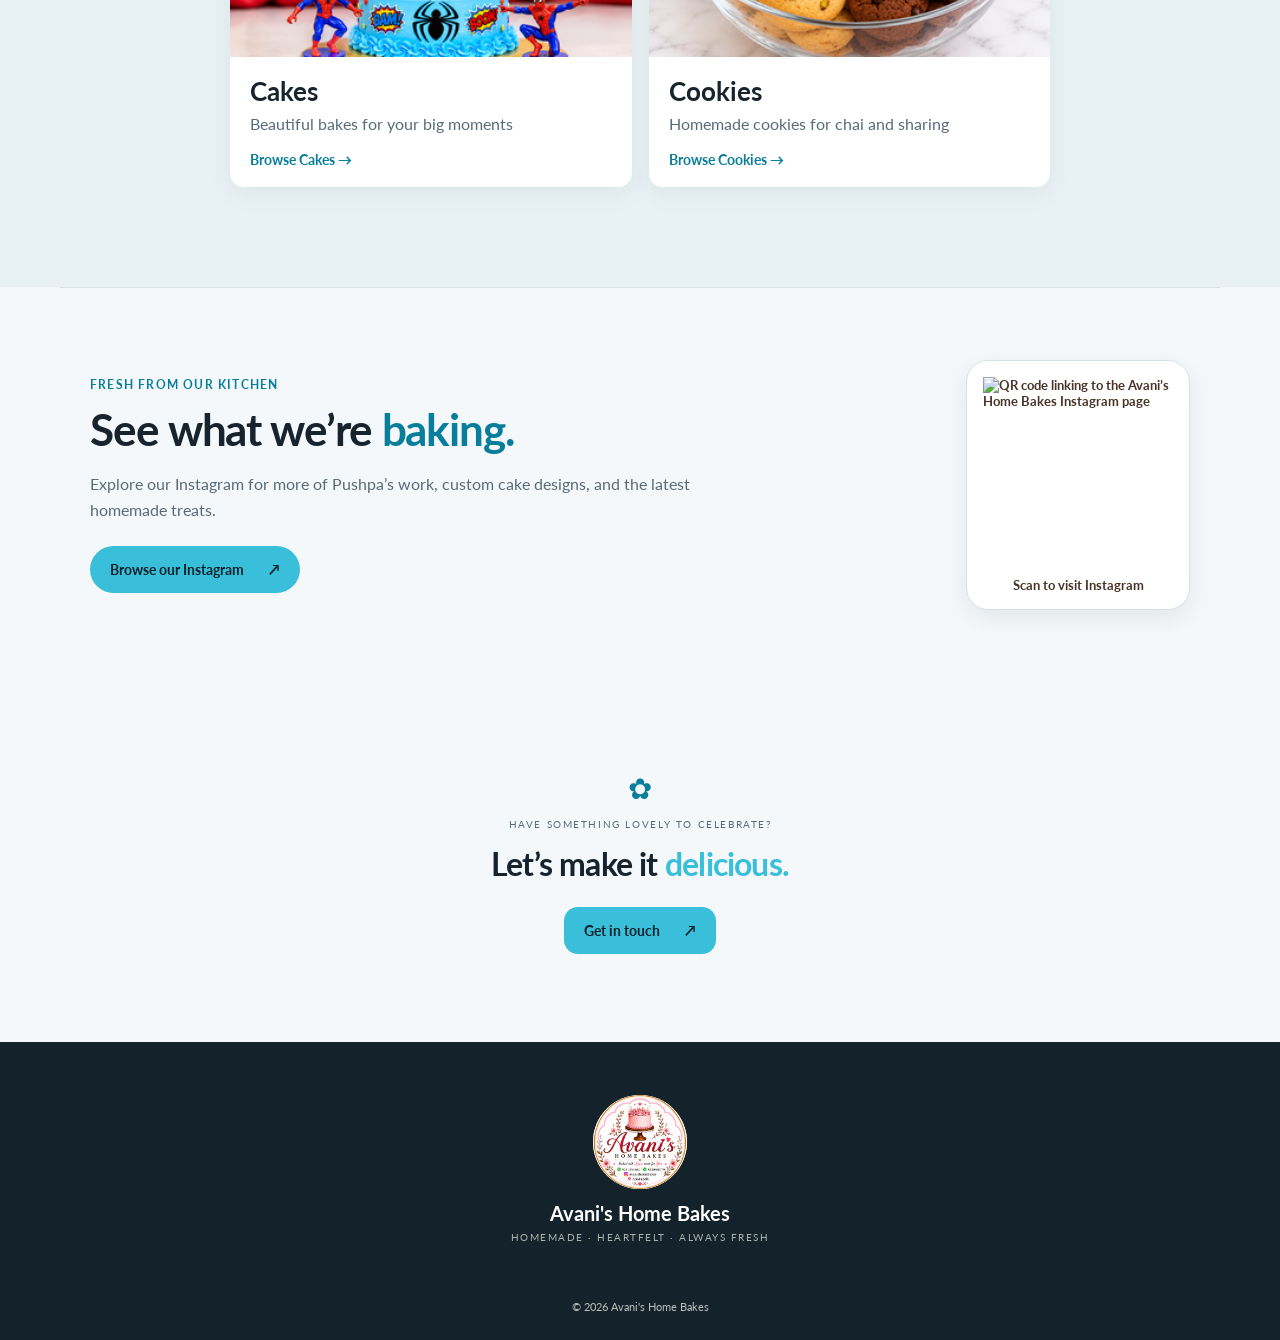
==== commit 17a91fc2: "PUSH" ====
--- a/index.html
+++ b/index.html
@@ -35,7 +35,7 @@
         }
       }
     </script>
-    <script type="module" crossorigin src="/assets/index-CIIV_wHE.js"></script>
+    <script type="module" crossorigin src="/assets/index-DrQDMmXj.js"></script>
     <link rel="stylesheet" crossorigin href="/assets/index-DalxzZcA.css">
   </head>
   <body>
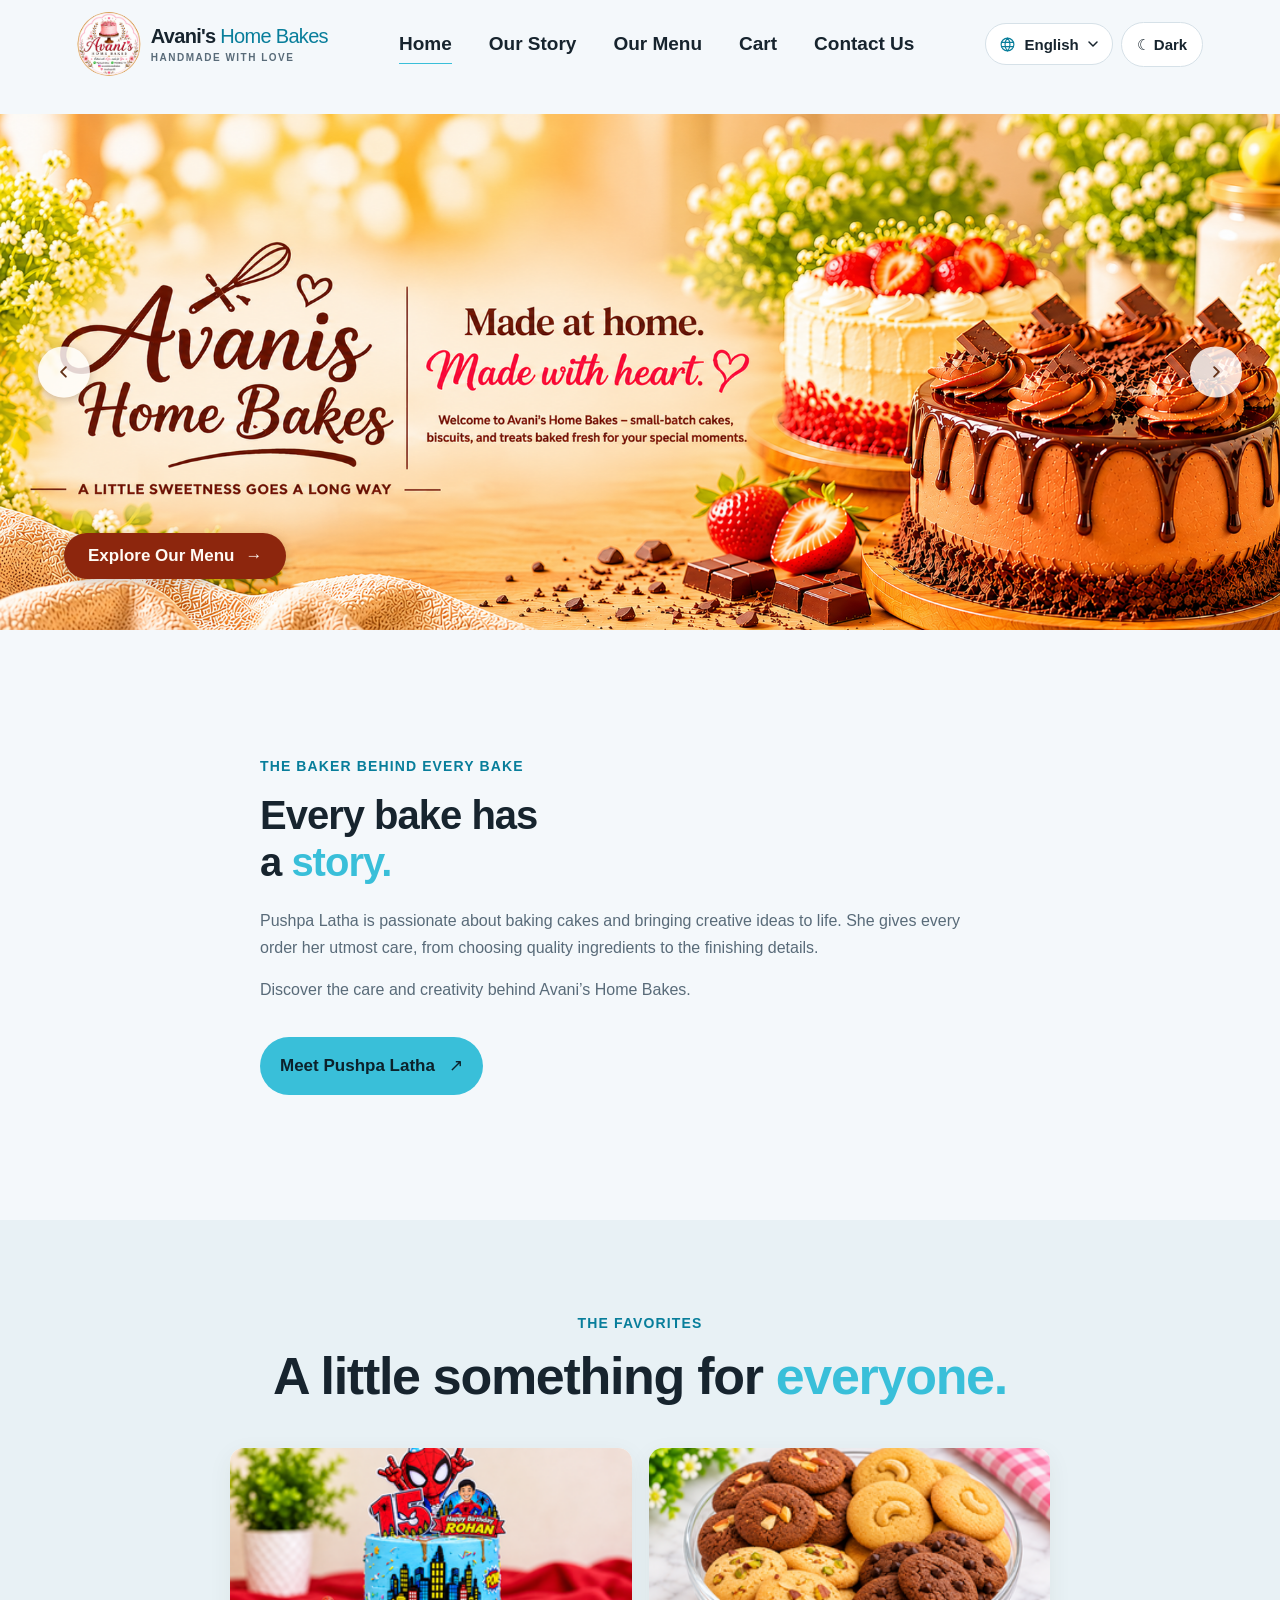
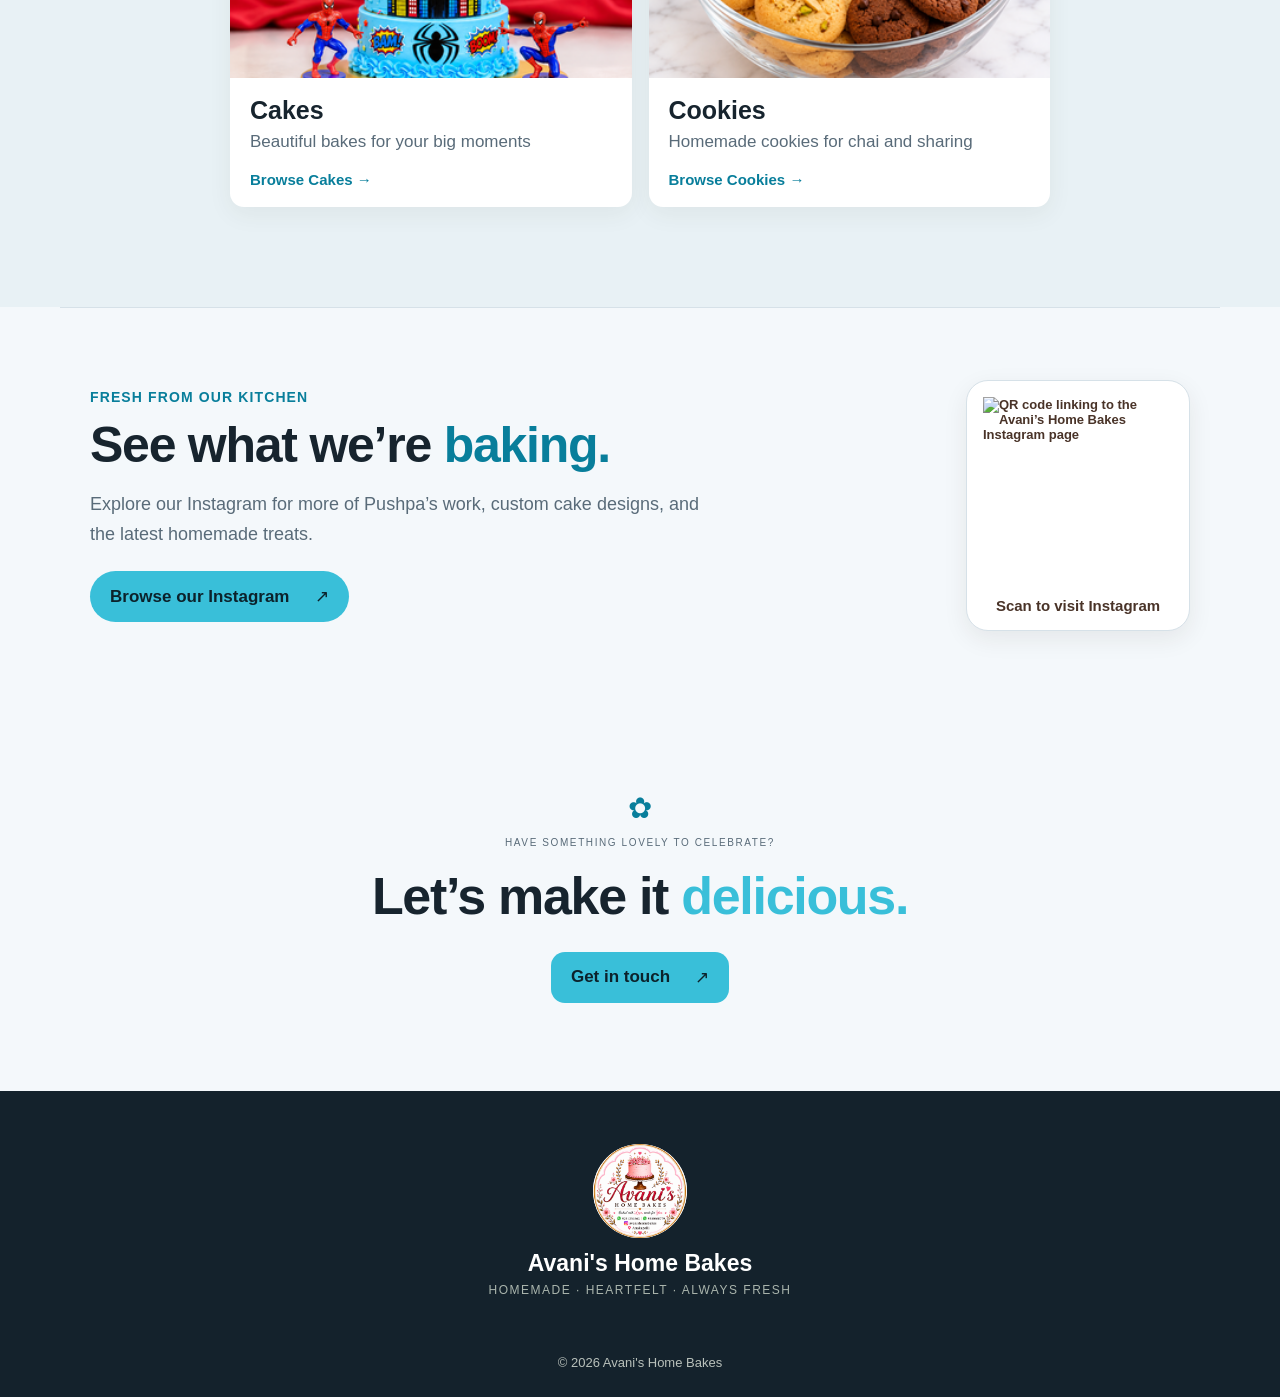
==== commit 34f8148d: "PUSH" ====
--- a/index.html
+++ b/index.html
@@ -18,7 +18,7 @@
     <link rel="icon" type="image/png" href="/favicon.png" />
     <link rel="preconnect" href="https://fonts.googleapis.com" />
     <link rel="preconnect" href="https://fonts.gstatic.com" crossorigin />
-    <link href="https://fonts.googleapis.com/css2?family=Lato:wght@400;500;600;700;800&family=Noto+Sans+Devanagari:wght@400;500;600;700;800&family=Noto+Sans+Telugu:wght@400;500;600;700;800&display=swap" rel="stylesheet" />
+    <link href="https://fonts.googleapis.com/css2?family=Agrave+Pro:wght@100..700&family=Noto+Sans+Devanagari:wght@400;500;600;700;800&family=Noto+Sans+Telugu:wght@400;500;600;700;800&display=swap" rel="stylesheet" />
     <title>Avani’s Home Bakes</title>
     <script type="application/ld+json">
       {
@@ -35,8 +35,8 @@
         }
       }
     </script>
-    <script type="module" crossorigin src="/assets/index-DrQDMmXj.js"></script>
-    <link rel="stylesheet" crossorigin href="/assets/index-DalxzZcA.css">
+    <script type="module" crossorigin src="/assets/index-CHNmF-zS.js"></script>
+    <link rel="stylesheet" crossorigin href="/assets/index-BaYtpA-T.css">
   </head>
   <body>
     <div id="root"></div>
--- a/assets/index-BaYtpA-T.css
+++ b/assets/index-BaYtpA-T.css
@@ -0,0 +1 @@
+:root{color:#34433c;font-synthesis:none;text-rendering:optimizelegibility;--paper:#faf8f2;--ink:#34433c;--muted:#7c837b;--mint:#60c9be;--mint-dark:#278f83;--rose:#da8f81;--line:#e5e1d7;--card:#fffdf8;--serif:"Agrave Pro",Georgia,serif;background:#faf8f2;font-family:Agrave Pro,sans-serif}:root[data-theme=dark]{--lightningcss-light: ;--lightningcss-dark:initial;color-scheme:dark;--paper:#202a25;--ink:#f1eee5;--muted:#b0b8ae;--mint:#55baae;--mint-dark:#83d5c9;--rose:#e6a799;--line:#46534b;--card:#29342e}*{box-sizing:border-box}html{scroll-behavior:smooth}body{background:var(--paper);color:var(--ink);margin:0}button,input,select{font:inherit;color:inherit}button{cursor:pointer}a{color:inherit;text-decoration:none}.app-shell{min-height:100vh}.site-header{border-bottom:1px solid var(--line);background:var(--paper);z-index:4;justify-content:space-between;align-items:center;height:88px;padding:0 max(50vw - 620px,6vw);display:flex;position:relative}.wordmark{text-align:left;font:500 19px var(--serif);letter-spacing:-.7px;background:0 0;border:0;padding:0 0 0 29px;line-height:1.1;position:relative}.wordmark b{color:var(--mint-dark);font-weight:500}.wordmark small{letter-spacing:2.1px;color:var(--muted);margin-top:6px;font:600 7px Agrave Pro,sans-serif;display:block}.site-header nav{align-items:center;gap:37px;display:flex}.nav-link{color:var(--muted);background:0 0;border:0;padding:10px 0;font-size:11px;font-weight:600;position:relative}.nav-link:after{content:"";background:var(--mint-dark);width:0;height:1px;transition:width .2s;position:absolute;bottom:3px;left:0}.nav-link:hover:after,.nav-link.active:after{width:100%}.nav-link.active{color:var(--ink)}.theme-toggle{border:1px solid var(--line);background:0 0;border-radius:30px;padding:10px 14px;font-size:10px;font-weight:700}.home-hero{color:#fff;height:min(720px,78vw);min-height:540px;max-height:760px;position:relative;overflow:hidden}.home-hero>img{object-fit:cover;object-position:center 52%;width:100%;height:100%;position:absolute;inset:0}.eyebrow{text-transform:uppercase;letter-spacing:.19em;color:var(--mint-dark);font-size:9px;font-weight:700;display:block}.page-intro h1 i,.home-story h2 i,.home-feature h2 i,.home-cta h2 i{font-weight:400}.button{background:var(--mint);color:#213e37;letter-spacing:.02em;border:0;align-items:center;gap:25px;padding:14px 19px;font-size:10px;font-weight:700;transition:transform .18s,filter .18s;display:inline-flex}.button:hover{filter:saturate(1.12);transform:translateY(-2px)}.button:disabled{opacity:.45;cursor:not-allowed;transform:none}.home-story{grid-template-columns:1fr .9fr;align-items:center;gap:10%;max-width:1160px;margin:auto;padding:125px 30px;display:grid}.story-copy h2,.page-intro h1,.home-story h2{font:500 clamp(44px,5vw,62px)/1.07 var(--serif);letter-spacing:-.045em;margin:14px 0 22px}.story-copy p,.contact-card p,.contact-note p{color:var(--muted);max-width:450px;font-size:12px;line-height:1.9}.text-button{border:0;border-bottom:1px solid var(--mint-dark);background:0 0;margin-top:13px;padding:0 0 9px;font-size:10px;font-weight:700}.text-button span{color:var(--mint-dark);margin-left:17px}.home-feature{text-align:center;background:#f0eee6;padding:95px 6vw 100px}.home-feature h2,.home-cta h2{font:500 clamp(38px,4.8vw,55px)/1.13 var(--serif);letter-spacing:-.04em;margin:13px 0 39px}.home-category-grid{text-align:left;grid-template-columns:repeat(3,1fr);gap:17px;max-width:1050px;margin:auto;display:grid}.home-category{background:var(--card);text-align:left;border:0;flex-direction:column;padding:0 0 19px;display:flex;overflow:hidden;box-shadow:0 7px 25px #403a2710}.home-category img{object-fit:cover;width:100%;height:230px;transition:transform .4s}.home-category:hover img{transform:scale(1.03)}.home-category>span{font:500 23px var(--serif);margin:18px 20px 5px}.home-category small{color:var(--muted);margin:0 20px;font-size:10px}.home-category b{color:var(--mint-dark);margin:16px 20px 0;font-size:9px}.home-cta{text-align:center;padding:88px 20px}.home-cta>span{color:var(--mint-dark);font-size:29px}.home-cta>p{text-transform:uppercase;letter-spacing:.16em;color:var(--muted);font-size:10px}.home-cta h2{margin:12px 0 23px}.inner-page{max-width:1120px;min-height:68vh;margin:auto;padding:86px 28px 120px}.page-intro{text-align:center;max-width:660px;margin:0 auto 55px}.page-intro h1{margin:14px 0;font-size:clamp(48px,6vw,72px)}.page-intro p{color:var(--muted);max-width:500px;margin:0 auto;font-size:12px;line-height:1.8}.menu-toolbar{border-bottom:1px solid var(--line);justify-content:space-between;align-items:center;margin-bottom:5px;padding-bottom:19px;display:flex}.category-tabs{flex-wrap:wrap;gap:8px;display:flex}.category-tabs button{color:var(--muted);background:0 0;border:0;padding:9px 13px;font-size:10px}.menu-products{display:grid}.product-category{text-transform:uppercase;letter-spacing:.16em;color:var(--mint-dark);font-size:8px;font-weight:700}.menu-product h2{font:500 18px var(--serif);margin:5px 0}.menu-product p{color:var(--muted);margin:0;font-size:10px;line-height:1.6}.password-card{background:var(--card);border:1px solid var(--line);text-align:center;width:min(100%,390px);margin:55px auto 0;padding:32px}.lock-icon{color:var(--mint-dark);font-size:26px}.password-card h2,.billing-head h2,.invoice-card h2{font:500 28px var(--serif);margin:9px 0}.password-card>p{color:var(--muted);font-size:10px;line-height:1.7}.password-card label,.invoice-card label,.password-card input,.invoice-card input,.billing-head select{border:1px solid var(--line);background:var(--paper);outline-color:var(--mint);width:100%;padding:12px;font-size:11px}.password-card .button{justify-content:center;width:100%;margin-top:7px}.password-card .error-text{color:#c54e46}.billing-page .password-card{margin-top:0}.billing-layout{grid-template-columns:1fr .9fr;align-items:start;gap:35px;display:grid}.billing-picker,.invoice-card{background:var(--card);border:1px solid var(--line);padding:24px}.billing-head{justify-content:space-between;align-items:center;margin-bottom:15px;display:flex}.billing-head h2{margin:8px 0 0}.billing-head select{width:auto;padding:8px;font-size:10px}.bill-product{border-bottom:1px solid var(--line);justify-content:space-between;align-items:center;padding:13px 0;display:flex}.bill-product>div{gap:5px;display:grid}.bill-product b{font:500 16px var(--serif)}.bill-product small{color:var(--muted);font-size:10px}.bill-product>button{border:1px solid var(--mint-dark);width:32px;height:32px;color:var(--mint-dark);background:0 0;font-size:18px}.invoice-card{position:sticky;top:18px}.invoice-card h2{font-size:33px}.invoice-card label{margin:14px 0 22px}.invoice-columns,.invoice-row{grid-template-columns:1fr 44px 85px;align-items:center;gap:9px;display:grid}.invoice-columns{color:var(--muted);letter-spacing:.1em;border-bottom:1px solid var(--line);padding:10px 0;font-size:8px}.invoice-columns span:last-child{text-align:right}.invoice-row{border-bottom:1px solid var(--line);padding:14px 0}.invoice-row>span{font-size:10px;font-weight:600}.invoice-row small{color:var(--muted);margin-top:4px;font-size:9px;font-weight:400;display:block}.invoice-row input{text-align:center;width:44px;padding:7px}.invoice-row>b{text-align:right;font-size:10px}.invoice-row>button{background:var(--paper);color:var(--rose);border:0;font-size:17px;position:absolute;transform:translate(-15px)}.empty-cart{color:var(--muted);padding:15px 0;font-size:10px}.invoice-total{border-top:1px solid var(--ink);justify-content:space-between;align-items:center;margin-top:20px;padding:17px 0;font-size:12px;display:flex}.pdf-button{justify-content:space-between;width:100%}.pdf-note{color:var(--muted);font-size:9px;line-height:1.6}.contact-page{padding-bottom:140px}.contact-page .page-intro{margin-bottom:67px}.contact-grid{grid-template-columns:1fr 1fr;gap:20px;display:grid}.contact-card{background:var(--card);border:1px solid var(--line);padding:39px}.contact-icon{color:var(--mint-dark);margin-bottom:30px;font-size:25px;display:block}.contact-card h2,.contact-note h2{font:500 30px var(--serif);margin:9px 0}.contact-link{border-bottom:1px solid var(--mint-dark);margin-top:13px;padding-bottom:8px;font-size:12px;font-weight:700;display:inline-block}.contact-link span{color:var(--mint-dark);margin-left:12px}.contact-note{background:#e8eee5;align-items:center;gap:25px;margin-top:24px;padding:28px 32px;display:flex}.contact-note>span{color:var(--mint-dark);font-size:36px}.contact-note>div{flex:1}.contact-note p{margin:7px 0 0;font-size:10px}.site-footer{color:#fff;text-align:center;background:#29362f;padding:53px 20px 24px}.site-footer>span{color:var(--mint);font-size:23px}.site-footer>b{font:500 22px var(--serif);margin-top:10px;display:block}.site-footer>small{color:#aab5ad;letter-spacing:2px;margin-top:6px;font-size:7px;display:block}.site-footer>p{color:#b9c1bb;border-top:1px solid #566159;max-width:1120px;margin:39px auto 0;padding-top:16px;font-size:8px}.theme-toggle:focus-visible,button:focus-visible,a:focus-visible,input:focus-visible,select:focus-visible{outline:2px solid var(--mint-dark);outline-offset:3px}:root[data-theme=dark] .home-feature,:root[data-theme=dark] .contact-note{background:#2b3931}:root[data-theme=dark] .home-category{background:var(--card)}:root[data-theme=dark] .home-category small,:root[data-theme=dark] .contact-note p{color:#c2cbc1}@media (width<=760px){.site-header{height:75px;padding:0 20px}.site-header nav{gap:15px}.nav-link{font-size:9px}.wordmark{padding-left:25px;font-size:16px}.theme-toggle{padding:9px;font-size:9px}.home-hero{height:75svh;min-height:590px}.home-story{gap:6%;padding-top:80px;padding-bottom:85px}.billing-layout{grid-template-columns:1fr}.invoice-card{position:static}}@media (width<=560px){.site-header{flex-wrap:wrap;gap:8px;height:auto;min-height:78px;padding:12px 18px}.site-header nav{order:3;justify-content:space-between;gap:4px;width:100%;padding:6px 0 2px}.nav-link{padding:7px 0;font-size:9px}.theme-toggle{margin-left:auto}.home-hero{height:690px;min-height:560px;max-height:calc(100svh - 78px)}.home-hero>img{object-position:60% center}.home-story{grid-template-columns:1fr;gap:35px;padding:70px 22px}.story-copy h2,.home-story h2{font-size:49px}.home-feature{padding:70px 20px}.home-feature h2{margin-bottom:26px;font-size:39px}.home-category-grid{grid-template-columns:1fr;gap:13px}.home-category{grid-template-rows:auto auto auto;grid-template-columns:115px 1fr;align-items:center;min-height:125px;padding:0 13px 0 0;display:grid}.home-category img{grid-row:1/4;width:115px;height:125px}.home-category>span{margin:0 14px;font-size:19px}.home-category small{margin:4px 14px 0}.home-category b{margin:8px 14px 0}.home-cta{padding:66px 20px}.home-cta h2{font-size:39px}.inner-page{padding:66px 19px 85px}.page-intro{margin-bottom:37px}.page-intro h1{font-size:53px}.menu-toolbar{flex-direction:column;align-items:flex-start;gap:14px}.category-tabs{gap:3px}.category-tabs button{padding:8px 10px}.menu-product h2{font-size:17px}.billing-picker,.invoice-card{padding:17px}.billing-head{align-items:flex-end}.bill-product b{font-size:15px}.contact-grid{grid-template-columns:1fr;gap:13px}.contact-card{padding:28px}.contact-icon{margin-bottom:20px}.contact-note{flex-wrap:wrap;padding:23px}.contact-note>div{flex:75%}.contact-note .button{justify-content:space-between;width:100%}.contact-note h2{font-size:21px}.password-card{padding:24px}.invoice-row{grid-template-columns:1fr 40px 74px;gap:5px}.invoice-row>button{transform:translate(-12px)}}:root{--serif:"Agrave Pro",Arial,sans-serif;font-family:Agrave Pro,Arial,sans-serif}body,button,input,select{font-family:Agrave Pro,Arial,sans-serif}h1,h2,h3,.page-intro h1,.story-copy h2,.home-feature h2,.home-cta h2,.menu-product h2,.password-card h2,.billing-head h2,.invoice-card h2,.contact-card h2,.contact-note h2{letter-spacing:-.025em;font-weight:700}.page-intro h1 i,.home-story h2 i,.home-feature h2 i,.home-cta h2 i{color:#d2a044;font-style:normal;font-weight:700}.page-intro h1{color:#9c711f;margin:12px 0;font-size:clamp(34px,4vw,42px);line-height:1.2}.page-intro p{font-size:14px;line-height:1.65}.home-story h2{font-size:40px;line-height:1.18}.story-copy p,.contact-card p,.contact-note p{font-size:14px;line-height:1.7}.home-feature h2,.home-cta h2{font-size:32px;line-height:1.25}.home-category>span{font-size:20px;font-weight:700}.menu-product h2{letter-spacing:-.01em;font-size:18px}.password-card h2,.billing-head h2,.contact-card h2{letter-spacing:-.01em;font-size:23px}.contact-note h2{letter-spacing:-.01em;font-size:22px}.wordmark{letter-spacing:-.04em;font-family:Agrave Pro,Arial,sans-serif;font-weight:700}.wordmark small,.button,.theme-toggle,.footer-bottom{letter-spacing:.08em}.button{font-size:11px}.site-footer>b{font-family:Agrave Pro,Arial,sans-serif;font-size:20px;font-weight:700}@media (width<=560px){.page-intro h1,.home-story h2{font-size:36px}.home-feature h2,.home-cta h2{font-size:29px}.story-copy p,.contact-card p,.contact-note p{font-size:13px}.home-category small{font-size:11px}}:root{--muted:#626a63}.site-header nav .nav-link{color:var(--ink);font-size:18px;font-weight:700}.theme-toggle{letter-spacing:0;padding:11px 15px;font-size:13px}.eyebrow{letter-spacing:.1em;font-size:12px}.button{letter-spacing:0;padding:15px 20px;font-size:14px}.nav-link,.category-tabs button,.billing-head select,.theme-toggle{line-height:1.4}.category-tabs button{color:var(--ink);padding:10px 14px;font-size:14px}.home-category b,.product-category{font-size:12px}.story-copy p,.contact-card p,.contact-note p,.page-intro p{font-size:16px;line-height:1.65}.home-category small{color:var(--muted);font-size:14px;line-height:1.5}.menu-product h2,.bill-product b{font-size:19px}.menu-product p{font-size:14px;line-height:1.55}.password-card>p,.password-card label,.invoice-card label{font-size:14px;line-height:1.5}.password-card input,.invoice-card input,.billing-head select{padding:13px;font-size:14px}.bill-product small,.invoice-row small{font-size:12px}.invoice-row input,.invoice-total{font-size:14px}.contact-link{font-size:15px}.site-footer>small{letter-spacing:1.5px;font-size:10px}@media (width<=760px){.site-header nav .nav-link{font-size:14px}.site-header nav{gap:13px}.story-copy p,.contact-card p,.contact-note p,.page-intro p{font-size:15px}}@media (width<=560px){.site-header nav .nav-link{font-size:13px}.site-header nav,.category-tabs{gap:5px}.category-tabs button{padding:9px 11px;font-size:13px}.story-copy p,.contact-card p,.contact-note p,.page-intro p{font-size:14px}.home-category small{font-size:13px}.menu-product h2,.bill-product b{font-size:18px}}.contact-page .page-intro{max-width:760px;margin-bottom:48px}.contact-page .page-intro p{max-width:650px}.contact-grid{grid-template-columns:repeat(3,minmax(0,1fr));align-items:stretch;gap:20px}.contact-card{text-align:center;background:var(--card);border:1px solid var(--line);border-radius:26px;flex-direction:column;align-items:center;min-width:0;padding:30px 22px 25px;display:flex;box-shadow:0 10px 28px #27392f0f}.contact-card-head{flex-direction:column;align-items:center;gap:13px;display:flex}.contact-icon{width:54px;height:54px;color:var(--mint-dark);background:#60c9be29;border-radius:50%;place-items:center;margin:0;display:grid}.contact-icon svg{width:25px;height:25px}.contact-whatsapp .contact-icon{color:#319555;background:#58b57026}.contact-whatsapp .contact-icon svg{fill:currentColor;stroke-width:1.2px}.contact-instagram .contact-icon{color:#fff;background:linear-gradient(135deg,#feda75 0%,#fa7e1e 28%,#d62976 62%,#4f5bd5 100%)}.contact-card h2{margin:18px 0 8px;font-size:21px;line-height:1.25}.contact-card p{max-width:290px;min-height:68px;margin:0 auto 10px;font-size:14px;line-height:1.6}.contact-card .contact-link{color:var(--mint-dark);overflow-wrap:anywhere;margin:0 0 17px;padding:0 0 7px;font-size:14px;font-weight:700;line-height:1.4}.contact-card .contact-link span{margin-left:8px}.contact-qr{flex-direction:column;align-items:center;gap:10px;margin-top:auto;padding-top:4px;display:flex}.contact-qr img{border:1px solid var(--line);image-rendering:auto;background:#fff;width:156px;height:156px;padding:7px;display:block}.contact-qr span{letter-spacing:.13em;color:var(--muted);font-size:10px;font-weight:800}.contact-share{border:1px solid var(--line);min-width:118px;color:var(--ink);background:0 0;justify-content:center;align-items:center;gap:9px;margin-top:18px;padding:10px 16px;font:700 13px Agrave Pro,Arial,sans-serif;transition:background .18s,border-color .18s;display:inline-flex}.contact-share:hover{border-color:var(--mint-dark);background:#60c9be24}.contact-share svg{fill:none;stroke:currentColor;stroke-width:1.7px;stroke-linecap:round;stroke-linejoin:round;width:16px;height:16px}:root[data-theme=dark] .contact-card{box-shadow:0 10px 28px #00000029}@media (width<=760px){.contact-grid{grid-template-columns:repeat(2,minmax(0,1fr))}.contact-card{padding:25px 17px}.contact-card p{min-height:82px}}@media (width<=560px){.contact-grid{grid-template-columns:1fr}.contact-card{padding:28px 22px}.contact-card p{max-width:340px;min-height:0}.contact-qr img{width:170px;height:170px}}.wordmark{text-align:left;letter-spacing:-.035em;align-items:center;gap:10px;padding:0;font-size:17px;display:flex}button,.button,.theme-toggle{border-radius:7px}.wordmark>span{display:block}.brand-logo{object-fit:contain;background:#fff;border-radius:50%;width:64px;height:64px;display:block}.password-card input{border-radius:14px}.wordmark small{letter-spacing:1.5px;margin-top:5px;font-size:8px}.site-footer>img{object-fit:contain;background:#fff;border-radius:50%;width:94px;height:94px;margin:0 auto 12px;display:block}.visiting-card-section{background:var(--card);border:1px solid var(--line);grid-template-columns:.75fr 1.4fr;align-items:center;gap:35px;margin-top:64px;padding:28px;display:grid;box-shadow:0 10px 30px #27392f0f}.visiting-card-copy h2{margin:12px 0 8px;font-size:28px}.visiting-card-copy p{color:var(--muted);max-width:340px;margin:0 0 22px;font-size:15px;line-height:1.65}.visiting-download{gap:10px}.visiting-download svg{fill:none;stroke:currentColor;stroke-width:1.8px;stroke-linecap:round;stroke-linejoin:round;width:17px;height:17px}.visiting-card-preview{border:1px solid var(--line);background:#fff;padding:8px;transition:transform .18s,box-shadow .18s;display:block}.visiting-card-preview:hover{transform:translateY(-2px);box-shadow:0 10px 22px #27392f1f}.visiting-card-preview img{aspect-ratio:3/2;object-fit:contain;width:100%;height:auto;display:block}:root[data-theme=dark] .visiting-card-section{box-shadow:0 10px 30px #0000002e}@media (width<=760px){.wordmark{font-size:15px}.brand-logo{width:58px;height:58px}.visiting-card-section{grid-template-columns:1fr;gap:22px}.visiting-card-copy p{max-width:560px}}@media (width<=560px){.brand-logo{width:51px;height:51px}.wordmark{gap:7px;font-size:13px}.wordmark small{letter-spacing:1.1px;font-size:7px}.visiting-card-section{margin-top:44px;padding:19px}.visiting-card-copy h2{font-size:24px}.visiting-card-preview{padding:5px}}:root{--paper:#f4f8fb;--ink:#17242e;--muted:#596b79;--mint:#39bfd9;--mint-dark:#087e9b;--rose:#d9788c;--line:#d6e1e8;--card:#fff;--soft:#e8f1f5;--footer-bg:#14222c}:root[data-theme=dark]{--lightningcss-light: ;--lightningcss-dark:initial;color-scheme:dark;--paper:#0d1218;--ink:#edf3f7;--muted:#a5b2bd;--mint:#42c9e8;--mint-dark:#64d5ef;--rose:#f095a6;--line:#2a3741;--card:#151d25;--soft:#111820;--footer-bg:#080d12}body{background:var(--paper);color:var(--ink)}.site-header{background:var(--paper);border-color:var(--line)}.home-feature{background:var(--soft);color:var(--ink)}.site-footer{background:var(--footer-bg)}.page-intro h1{color:var(--ink)}.page-intro h1 i,.home-story h2 i,.home-feature h2 i,.home-cta h2 i{color:var(--mint)}.eyebrow{color:var(--mint-dark)}.button{background:var(--mint);color:#0c222b}.button:hover{filter:brightness(1.06)saturate(1.08)}.theme-toggle{color:var(--ink);border-color:var(--line);background:var(--card)}.theme-toggle:hover{background:var(--soft)}.nav-link.active,.nav-link:hover{color:var(--mint-dark)}.nav-link:after{background:var(--mint)}.wordmark b{color:var(--mint-dark)}.text-button{border-color:var(--mint-dark);color:var(--ink)}.text-button span,.contact-card .contact-link{color:var(--mint-dark)}.contact-card{background:var(--card);border-color:var(--line)}.contact-icon{background:color-mix(in srgb,var(--mint) 18%,transparent);color:var(--mint-dark)}.contact-qr img{border:2px solid var(--mint-dark);border-radius:14px;box-shadow:0 6px 18px #14324114}.visiting-card-section{background:var(--card);border-color:var(--line);border-radius:18px}.visiting-card-preview{border:2px solid var(--mint-dark);background:#fff;border-radius:15px;overflow:hidden}.visiting-card-preview img{border-radius:9px}.contact-share{border-color:var(--line);color:var(--ink);border-radius:14px}.contact-share:hover{background:color-mix(in srgb,var(--mint) 14%,var(--card));border-color:var(--mint-dark)}.category-tabs button{border-radius:999px}.category-tabs button.selected{background:var(--ink);color:var(--paper)}.bill-product>button{border-color:var(--mint-dark);color:var(--mint-dark);border-radius:50%}.password-card,.billing-picker,.invoice-card{background:var(--card);border-color:var(--line)}.site-footer>p{border-color:var(--line)}button,.button{border-radius:14px}.theme-toggle{border-radius:999px}.visiting-download{border-radius:14px}@media (width<=560px){.button{border-radius:14px}.category-tabs button{border-radius:999px}}.menu-products{grid-template-columns:repeat(3,minmax(0,1fr));align-items:stretch;gap:20px}.menu-product{border:1px solid var(--line);background:var(--card);border-radius:16px;flex-direction:column;align-items:stretch;min-width:0;padding:0;display:flex;position:relative;overflow:hidden;box-shadow:0 8px 22px #1428370f}.menu-product-photo-wrap{aspect-ratio:4/3;background:var(--soft);display:block;position:relative;overflow:hidden}.menu-product-photo{object-fit:cover;width:100%;height:100%;transition:transform .35s;display:block}.menu-product-photo-wrap:hover .menu-product-photo{transform:scale(1.04)}.menu-product-body{flex-direction:column;flex:1;align-items:flex-start;padding:17px 17px 15px;display:flex}.menu-product-body h2{margin:7px 0;font-size:18px;line-height:1.3}.menu-product-body p{color:var(--muted);margin:0 0 14px;font-size:13px;line-height:1.55}.product-sizes{width:100%;margin:2px 0 12px}.product-sizes>span{color:var(--muted);margin-bottom:7px;font-size:12px;font-weight:700;display:block}.product-sizes ul{flex-wrap:wrap;gap:6px;margin:0;padding:0;list-style:none;display:flex}.product-sizes li{border:1px solid var(--line);background:color-mix(in srgb,var(--mint) 12%,var(--card));color:var(--ink);border-radius:999px;padding:5px 10px;font-size:12px;font-weight:700}.menu-product-foot{border-top:1px solid var(--line);justify-content:space-between;align-items:center;gap:10px;width:100%;margin-top:auto;padding-top:11px;display:flex}.menu-product-foot strong{color:var(--ink);font-size:13px}.inline-price-label{color:var(--muted);gap:5px;margin-top:6px;font-size:10px;font-weight:700;display:grid}.inline-price-label input{width:105px;padding:7px 8px;font-size:12px}.invoice-row:has(.inline-price-label){align-items:start}.menu-page .menu-toolbar{border-bottom:0}@media (width<=900px){.menu-products{grid-template-columns:repeat(2,minmax(0,1fr));gap:16px}}@media (width<=560px){.menu-products{grid-template-columns:1fr;gap:14px}.menu-product-photo-wrap{aspect-ratio:1.35}.menu-product-body{padding:16px}.menu-product-body h2{font-size:19px}.menu-product-body p{font-size:14px}.inline-price-label input{width:100px}.home-feature .home-category-grid{grid-template-columns:1fr}}.home-feature .home-category-grid{grid-template-columns:repeat(2,minmax(0,1fr));max-width:820px;margin:0 auto}.story-page .page-intro{max-width:760px;margin-bottom:48px}.story-main-heading{text-align:center;letter-spacing:-.03em;color:var(--ink);margin:0 0 30px;font:700 clamp(30px,4vw,44px)/1.2 Agrave Pro,Arial,sans-serif}.story-intro-grid{display:block}.story-feature-photo{float:right;width:43%;max-width:440px;margin:0 0 22px 40px}.story-feature-photo img{aspect-ratio:4/4.2;object-fit:cover;border:1px solid var(--line);border-radius:18px;width:100%;display:block}.story-intro-copy h2,.story-values-heading h2,.story-cta h2{letter-spacing:-.03em;margin:13px 0 20px;font:700 clamp(34px,4.2vw,48px)/1.15 Agrave Pro,Arial,sans-serif}.story-intro-copy h2 i,.story-values-heading h2 i{color:var(--mint-dark);font-style:normal}.story-intro-copy p{color:var(--muted);margin:0 0 15px;font-size:16px;line-height:1.75}.story-intro-copy .story-signoff{color:var(--ink);margin-top:24px;line-height:1.9}.story-intro-copy .button{margin-top:10px}.story-values{border-top:1px solid var(--line);grid-template-columns:.75fr 1.25fr;gap:45px;margin-top:95px;padding-top:46px;display:grid}.story-value-grid{grid-template-columns:1fr 1fr;gap:14px;display:grid}.story-value-grid article{background:var(--card);border:1px solid var(--line);border-radius:14px;padding:20px}.story-value-grid article>span{letter-spacing:.12em;color:var(--mint-dark);font-size:11px;font-weight:800}.story-value-grid h3{margin:10px 0 7px;font-size:17px;line-height:1.3}.story-value-grid p{color:var(--muted);margin:0;font-size:13px;line-height:1.6}.story-cta{text-align:center;background:var(--soft);border:1px solid var(--line);border-radius:18px;margin-top:76px;padding:48px 25px}.story-cta h2{margin:12px 0 8px;font-size:32px}.story-cta p{max-width:600px;color:var(--muted);margin:0 auto 22px;font-size:15px;line-height:1.65}@media (width<=760px){.story-feature-photo{width:43%;margin-left:24px}.story-values{grid-template-columns:1fr;gap:22px;margin-top:68px;padding-top:34px}}@media (width<=560px){.story-page .page-intro{margin-bottom:33px}.story-main-heading{margin-bottom:22px;font-size:30px}.story-feature-photo{float:none;width:100%;max-width:none;margin:0 0 24px}.story-feature-photo img{aspect-ratio:1.35;max-height:460px}.story-intro-copy p{font-size:15px}.story-value-grid{grid-template-columns:1fr}.story-cta{margin-top:53px;padding:35px 19px}.story-cta h2{font-size:27px}.story-cta p{font-size:14px}}.site-header{z-index:20;border-bottom:0;position:sticky;top:0}.site-header nav .nav-link{font-size:14px}.eyebrow,.product-category,.scan-label{font-size:12px}button,.button{font-size:14px}p,.page-intro,.story-copy,.contact-card p{font-size:16px;line-height:1.65}label{font-size:14px}input,select,textarea{font-size:15px}footer,.site-footer{font-size:12px}.home-hero{aspect-ratio:auto;background:0 0;height:auto;min-height:0;max-height:none;margin-top:clamp(16px,2vw,30px);position:relative}.hero-slides{grid-template-columns:minmax(0,1fr);width:100%;display:grid;position:relative}.hero-slides picture{opacity:0;pointer-events:none;grid-area:1/1;width:100%;transition:opacity .85s ease-in-out;display:block;position:relative}.hero-slides picture.active{opacity:1}.hero-slides picture img{object-fit:contain;object-position:center;width:100%;height:auto;display:block}.home-story.home-story-text-only{grid-template-columns:minmax(0,760px);justify-content:center;gap:0}.home-story-text-only .story-copy{width:100%;max-width:760px;margin:0 auto}.home-story-text-only .story-copy p{max-width:720px}.home-story-text-only .story-meet-button{border-radius:999px;align-items:center;gap:14px;min-height:48px;margin-top:18px;display:inline-flex}.home-instagram{border-top:1px solid var(--line);grid-template-columns:minmax(0,1fr) auto;align-items:center;gap:clamp(28px,7vw,88px);max-width:1160px;margin:0 auto;padding:72px 30px;display:grid}.home-instagram-copy h2{color:var(--ink);margin:12px 0 16px;font-size:clamp(30px,4vw,44px);line-height:1.15}.home-instagram-copy h2 i{color:var(--mint-dark);font-style:normal}.home-instagram-copy p{max-width:610px;color:var(--muted);margin:0 0 22px;font-size:16px;line-height:1.65}.home-instagram-link{border-radius:999px}.home-instagram-qr{border:1px solid var(--line);color:#493328;background:#fff;border-radius:22px;justify-items:center;gap:10px;padding:16px;font-size:13px;font-weight:700;display:grid;box-shadow:0 8px 24px #31231914}.home-instagram-qr img{aspect-ratio:1;width:clamp(130px,16vw,190px);display:block}.story-feature-photo img{aspect-ratio:4/5;object-fit:cover;object-position:center;border:1px solid var(--line);border-radius:18px;width:100%;height:auto}.story-page .eyebrow,.story-page .story-value-grid article>span{font-size:13px}.story-page .story-intro-copy p,.story-page .story-value-grid p,.story-page .story-cta p{font-size:15px}.story-page .story-value-grid h3{font-size:20px}.story-page .story-cta h2{font-size:34px}.story-page .button{font-size:14px}.story-value-grid p{font-size:15px;line-height:1.65}.home-feature h2{font-size:clamp(36px,4vw,42px)}.home-category small{font-size:16px;line-height:1.45}@media (width<=700px){.home-instagram{grid-template-columns:1fr;justify-items:start;gap:25px;padding:58px 22px}.home-instagram-copy p{font-size:15px}.home-instagram-qr{justify-self:center}.home-feature h2{font-size:clamp(30px,8vw,36px)}.home-category{grid-template-columns:125px 1fr;min-height:150px}.home-category img{width:125px;height:150px}.home-category>span{font-size:22px}.home-category small{font-size:14px}.home-category b{font-size:13px}.story-values-heading h2{font-size:34px}.story-value-grid h3{font-size:19px}.story-value-grid p{font-size:15px}}@media (prefers-reduced-motion:reduce){.hero-slides picture{transition:none}}.home-hero .hero-menu-button{z-index:3;color:#fffaf4;white-space:nowrap;cursor:pointer;background:#8d260d;border:0;border-radius:999px;justify-content:center;align-items:center;gap:11px;min-height:46px;padding:0 24px;font-family:Agrave Pro,sans-serif;font-size:clamp(14px,1.05vw,17px);font-weight:700;line-height:1;transition:background-color .16s,transform .16s;display:inline-flex;position:absolute;bottom:clamp(18px,4vw,56px);left:clamp(18px,5vw,80px);box-shadow:0 3px 12px #461f0e3d}.home-hero .hero-menu-button:hover{background:#74200d;transform:translateY(-2px)}@media (aspect-ratio<=1){.home-hero .hero-menu-button{gap:8px;min-height:42px;padding:0 17px;font-size:14px}}.home-hero .hero-menu-button:focus-visible{outline-offset:2px;outline:3px solid #7b230c}.hero-slider-controls{z-index:4;pointer-events:none;justify-content:space-between;align-items:center;padding:0 clamp(12px,3vw,44px);display:flex;position:absolute;inset:50% 0 auto;transform:translateY(-50%)}.hero-slider-controls button{cursor:pointer;pointer-events:auto;border:0}.slider-arrow{color:#633319;background:#ffffffd1;border-radius:50%;justify-content:center;align-items:center;width:clamp(36px,4vw,52px);height:clamp(36px,4vw,52px);padding:0;font-family:Arial,sans-serif;font-size:clamp(26px,3vw,38px);line-height:1;transition:background-color .16s,transform .16s;display:flex;box-shadow:0 2px 9px #341d0f3d}.slider-arrow:hover{background:#fff;transform:scale(1.07)}.slider-arrow svg{fill:none;stroke:currentColor;stroke-width:2.4px;stroke-linecap:round;stroke-linejoin:round;width:19px;height:19px;display:block}.hero-slider-controls button:focus-visible{outline:2px solid var(--mint-dark);outline-offset:3px}.header-tools{align-items:center;gap:8px;display:flex}.language-picker{z-index:10;position:relative}.language-trigger{border:1px solid var(--line);background:var(--card);min-height:42px;color:var(--ink);white-space:nowrap;border-radius:999px;justify-content:center;align-items:center;gap:8px;padding:9px 13px;font-size:13px;font-weight:700;transition:border-color .18s,background .18s,box-shadow .18s;display:inline-flex}.language-trigger:hover,.language-trigger[aria-expanded=true]{border-color:var(--mint-dark);box-shadow:0 5px 18px #27392f14}.language-trigger>svg:first-child{fill:none;stroke:currentColor;stroke-width:1.6px;stroke-linecap:round;stroke-linejoin:round;width:17px;height:17px;color:var(--mint-dark)}.language-trigger .language-chevron{fill:none;stroke:currentColor;stroke-width:1.5px;stroke-linecap:round;stroke-linejoin:round;width:12px;height:12px;transition:transform .18s}.language-trigger[aria-expanded=true] .language-chevron{transform:rotate(180deg)}.language-menu{border:1px solid var(--line);background:var(--card);border-radius:18px;min-width:158px;padding:6px;animation:.14s ease-out language-menu-in;position:absolute;top:calc(100% + 9px);right:0;box-shadow:0 14px 34px #1c2b2329}.language-option{width:100%;min-height:42px;color:var(--ink);text-align:start;background:0 0;border:0;border-radius:12px;justify-content:space-between;align-items:center;padding:9px 12px;font-size:14px;transition:background .15s,color .15s;display:flex}.language-option:hover,.language-option[aria-selected=true]{background:color-mix(in srgb,var(--mint) 16%,var(--card))}.language-option[aria-selected=true]{font-weight:700}.language-check{color:var(--mint-dark);font-size:15px}.site-footer>p{border-top:0}.language-trigger:focus-visible,.language-option:focus-visible{outline:2px solid var(--mint-dark);outline-offset:2px}@keyframes language-menu-in{0%{opacity:0;transform:translateY(-4px)}to{opacity:1;transform:translateY(0)}}.sr-only{clip:rect(0,0,0,0);white-space:nowrap;border:0;width:1px;height:1px;margin:-1px;padding:0;position:absolute;overflow:hidden}:lang(hi) body,:lang(hi) body *{font-family:Noto Sans Devanagari,Agrave Pro,sans-serif}:lang(te) body,:lang(te) body *{font-family:Noto Sans Telugu,Agrave Pro,sans-serif}@media (width<=560px){.header-tools{margin-left:auto}.header-tools .theme-toggle{margin-left:0}.language-trigger{gap:6px;min-height:38px;padding:7px 10px;font-size:12px}.language-menu{min-width:145px}}body{font-size:18px;font-weight:500}.site-header nav .nav-link{font-size:19px;font-weight:700;line-height:1.4}.wordmark{font-size:20px}.wordmark small{font-size:10px}.theme-toggle,.language-trigger{font-size:15px}.language-option{font-size:16px}.eyebrow,.product-category{letter-spacing:.08em;font-size:14px}.button,.home-hero .hero-menu-button{font-size:17px;font-weight:700}.page-intro h1{font-size:clamp(40px,5vw,54px)}.page-intro p{font-size:18px;font-weight:500;line-height:1.7}.story-main-heading{font-size:clamp(34px,4.5vw,50px)}.story-intro-copy p,.story-values p,.story-cta p{font-size:18px;line-height:1.75}.story-intro-copy p,.story-value-grid p,.story-cta p{letter-spacing:normal;color:var(--ink);font-family:inherit;font-size:22px;font-weight:500;line-height:1.85}.story-signoff strong{font-size:21px}.story-values-heading h2{font-size:40px}.story-value-grid h3{font-size:22px}.story-value-grid article>span{font-size:15px}.story-cta h2{font-size:38px}.home-feature h2,.home-cta h2{font-size:clamp(38px,4.8vw,52px)}.home-category>span{font-size:25px}.home-category small{font-size:17px}.home-category b{font-size:15px}.home-instagram-copy h2{font-size:clamp(36px,4.5vw,50px)}.home-instagram-copy p{font-size:18px}.home-instagram-qr>span{font-size:15px}.menu-page .page-intro p{font-size:18px}.category-tabs button{padding:11px 16px;font-size:16px}.menu-product-body h2{font-size:23px;line-height:1.35}.menu-product-body p{font-size:16px;font-weight:500;line-height:1.7}.product-sizes>span,.product-sizes li{font-size:14px}.menu-product-foot strong{font-size:18px}.billing-head h2,.invoice-card h2{font-size:30px}.billing-head select{font-size:15px}.bill-product b{font-size:20px}.bill-product small{font-size:14px;line-height:1.5}.invoice-columns{font-size:13px}.invoice-row>span,.invoice-row>b{font-size:15px}.invoice-row small,.inline-price-label{font-size:14px;line-height:1.5}.invoice-row input,.inline-price-label input,.invoice-card input,.password-card input{font-size:16px}.invoice-total{font-size:17px}.invoice-total strong{font-size:23px}.empty-cart,.pdf-note{font-size:15px;line-height:1.65}.contact-card h2{font-size:26px}.contact-card p{font-size:16px;font-weight:500;line-height:1.7}.contact-card .contact-link{font-size:16px}.contact-qr span{font-size:12px}.contact-share{font-size:15px}.visiting-card-copy h2{font-size:31px}.visiting-card-copy p{font-size:18px;line-height:1.7}.contact-note h2{font-size:27px}.contact-note p{font-size:16px;line-height:1.65}.site-footer>b{font-size:23px}.site-footer>small{font-size:12px}.site-footer>p{font-size:13px}.page-intro h1,.story-main-heading,.story-intro-copy h2,.story-values-heading h2,.story-value-grid h3,.story-cta h2,.home-feature h2,.home-cta h2,.home-instagram-copy h2,.menu-product-body h2,.billing-head h2,.invoice-card h2,.contact-card h2,.visiting-card-copy h2,.contact-note h2{font-weight:700}.home-story .story-copy p,.home-instagram-copy p,.home-cta>p,.visiting-card-copy p,.contact-note p,.bill-product b,.invoice-row>span,.invoice-row>b{font-weight:500}.category-tabs button,.billing-head select,.contact-card .contact-link,.contact-share,.language-trigger,.language-option,.theme-toggle{font-weight:700}@media (width<=760px){.site-header nav .nav-link{font-size:16px}.theme-toggle,.language-trigger{font-size:14px}.home-category>span{font-size:23px}.home-category small{font-size:16px}.story-intro-copy p,.story-value-grid p,.story-cta p{font-size:20px;line-height:1.8}}@media (width<=560px){body{font-size:17px}.site-header nav .nav-link{font-size:14px}.wordmark{font-size:16px}.wordmark small{font-size:9px}.page-intro h1{font-size:40px}.page-intro p{font-size:16px}.button,.home-hero .hero-menu-button{font-size:15px}.eyebrow,.product-category{font-size:12px}.home-feature h2,.home-cta h2{font-size:35px}.home-category>span{font-size:21px}.home-category small{font-size:15px}.home-category b{font-size:14px}.home-instagram-copy h2{font-size:36px}.home-instagram-copy p{font-size:16px}.story-main-heading{font-size:32px}.story-intro-copy p,.story-value-grid p,.story-cta p{font-size:19px;line-height:1.8}.story-values-heading h2{font-size:34px}.story-value-grid h3{font-size:21px}.story-cta h2{font-size:31px}.category-tabs button{padding:9px 12px;font-size:14px}.menu-product-body h2{font-size:21px}.menu-product-body p{font-size:15px}.bill-product b{font-size:18px}.bill-product small{font-size:13px}.invoice-row>span,.invoice-row>b{font-size:14px}.contact-card h2{font-size:24px}.contact-card p,.contact-card .contact-link{font-size:15px}.visiting-card-copy h2{font-size:27px}.visiting-card-copy p{font-size:16px}.site-footer>b{font-size:21px}}
